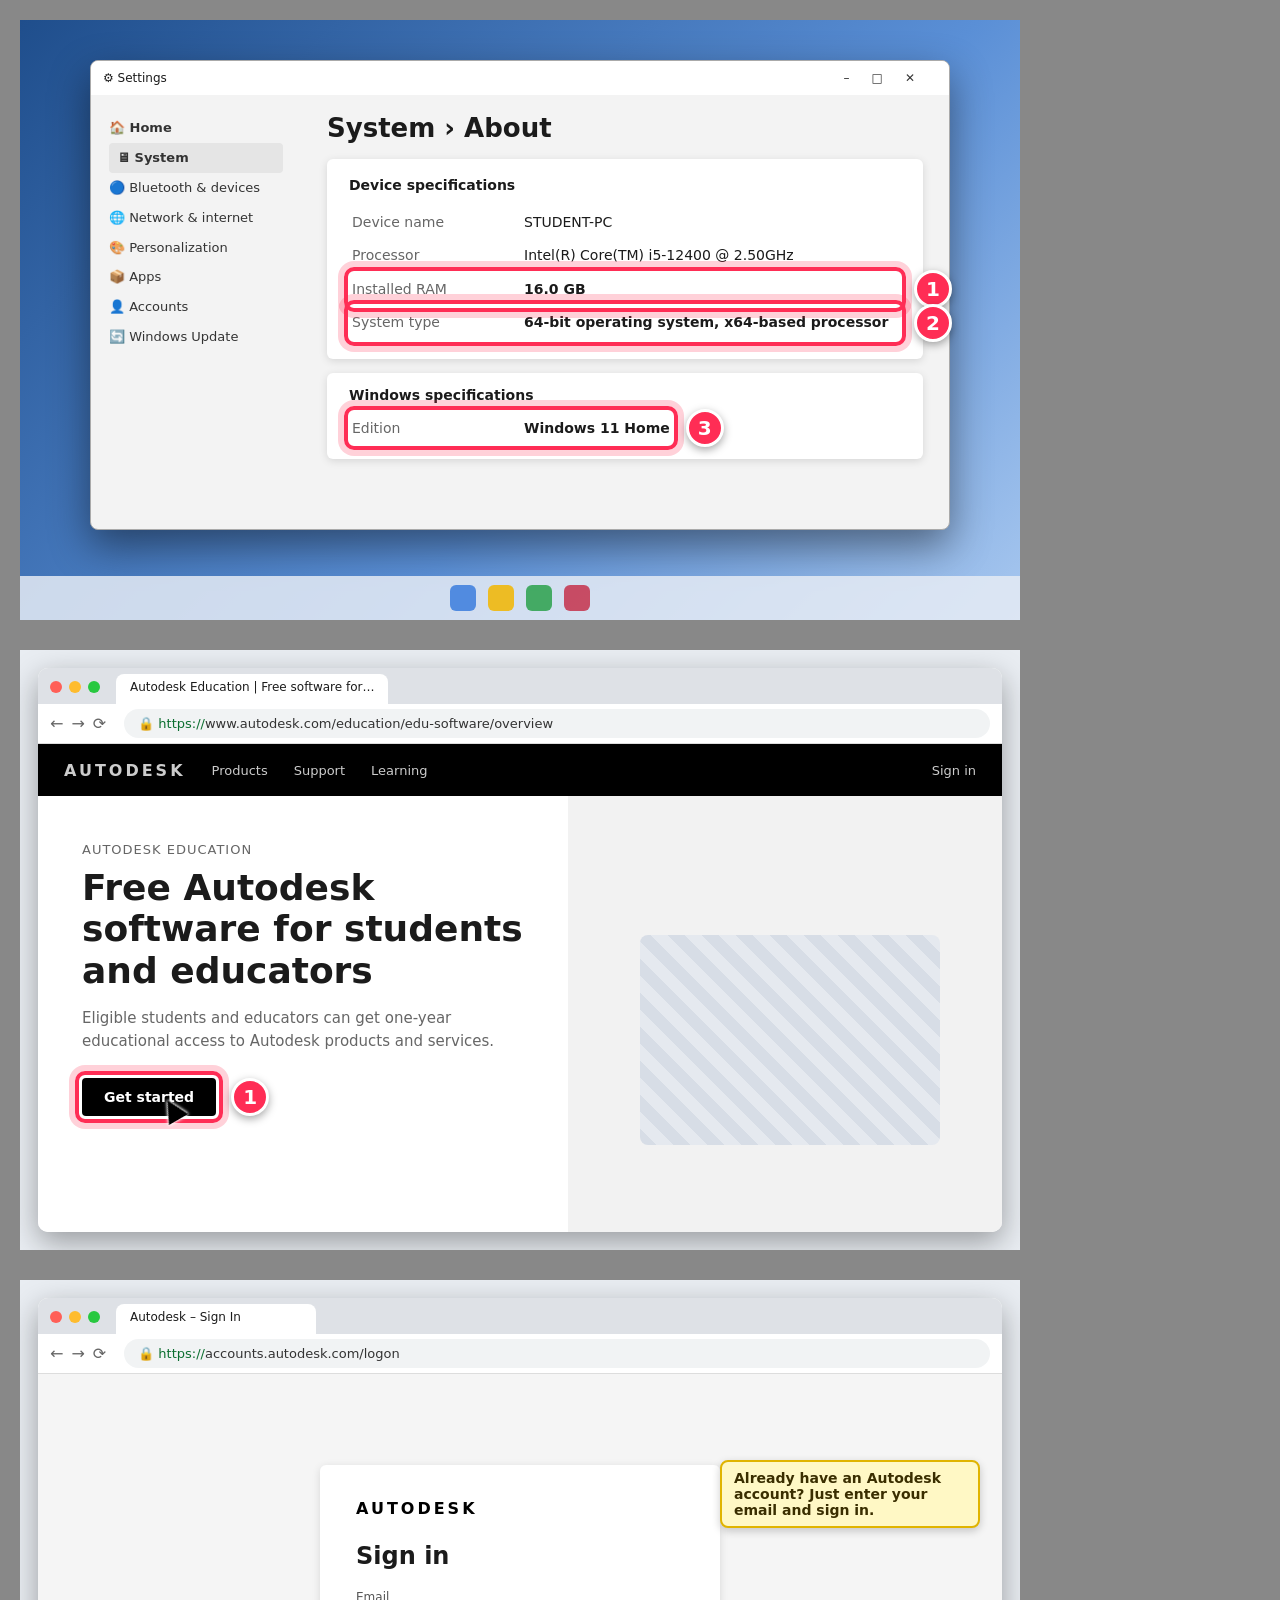
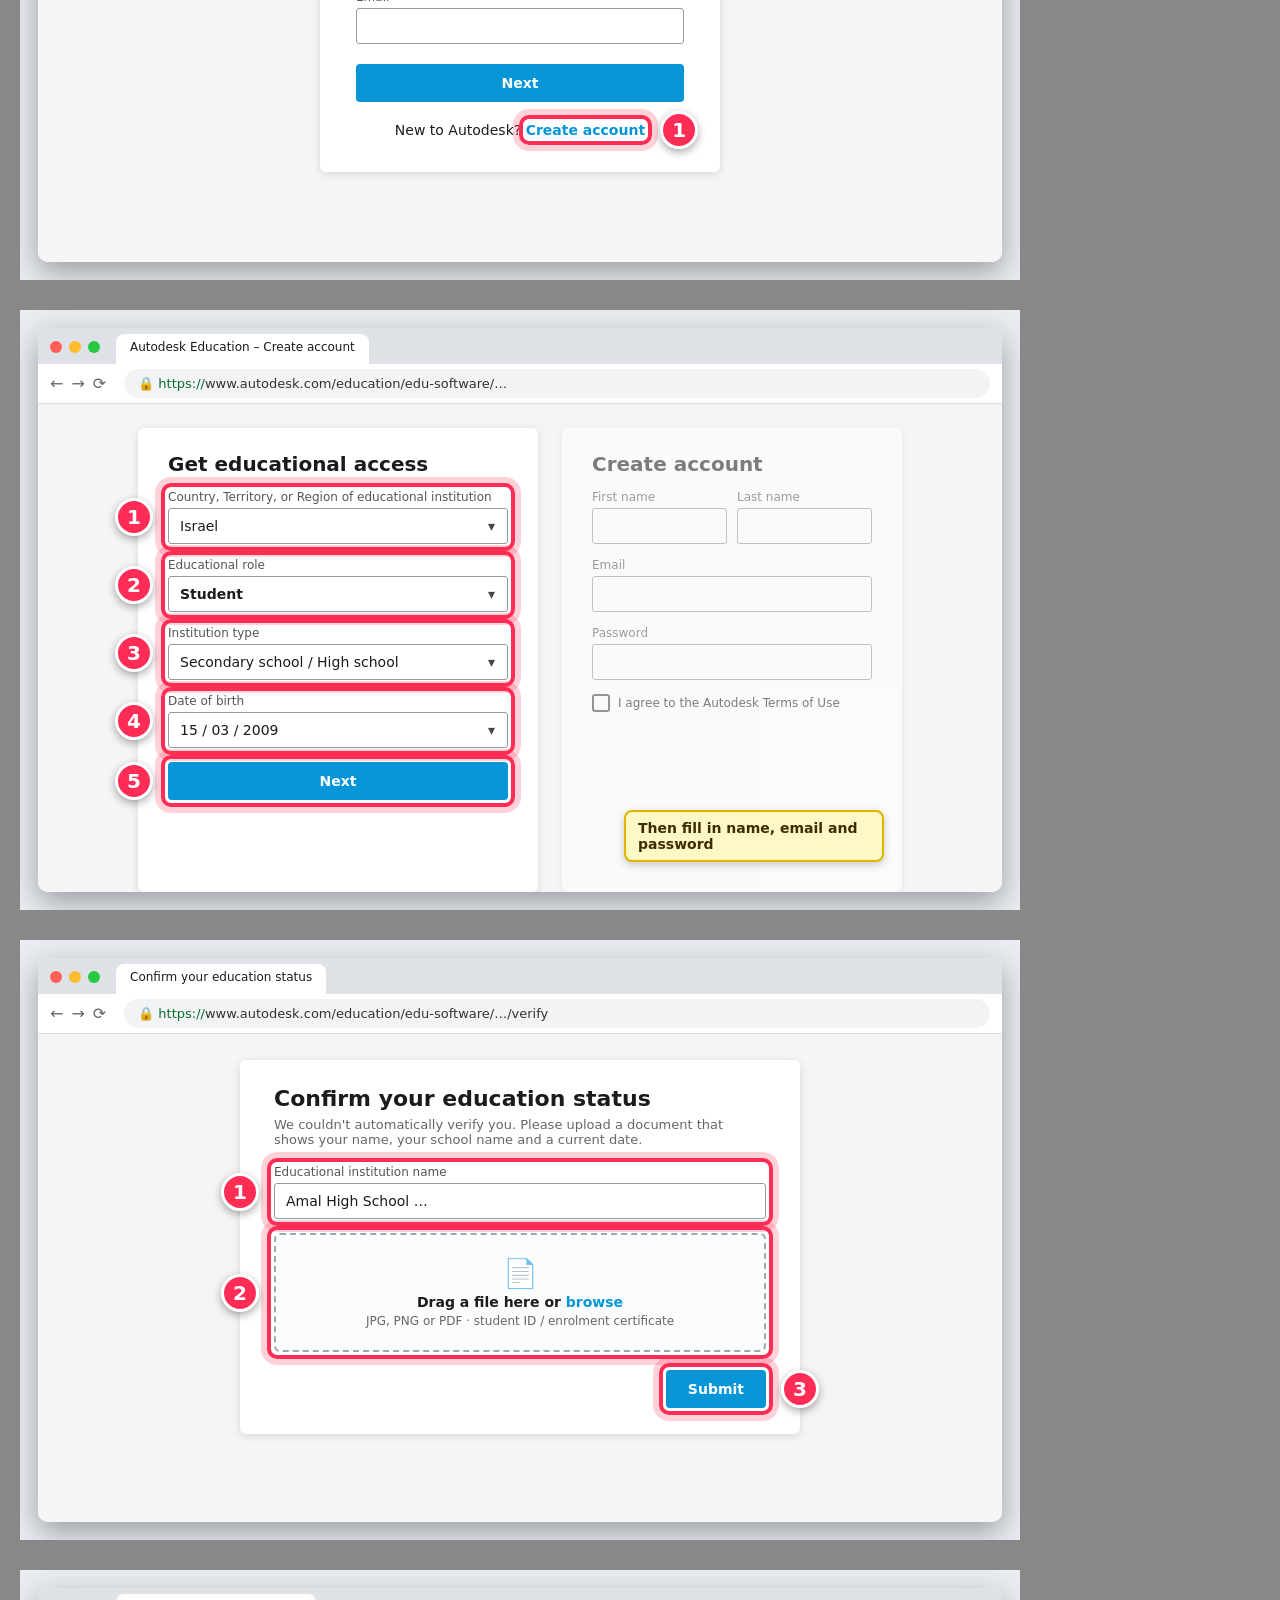
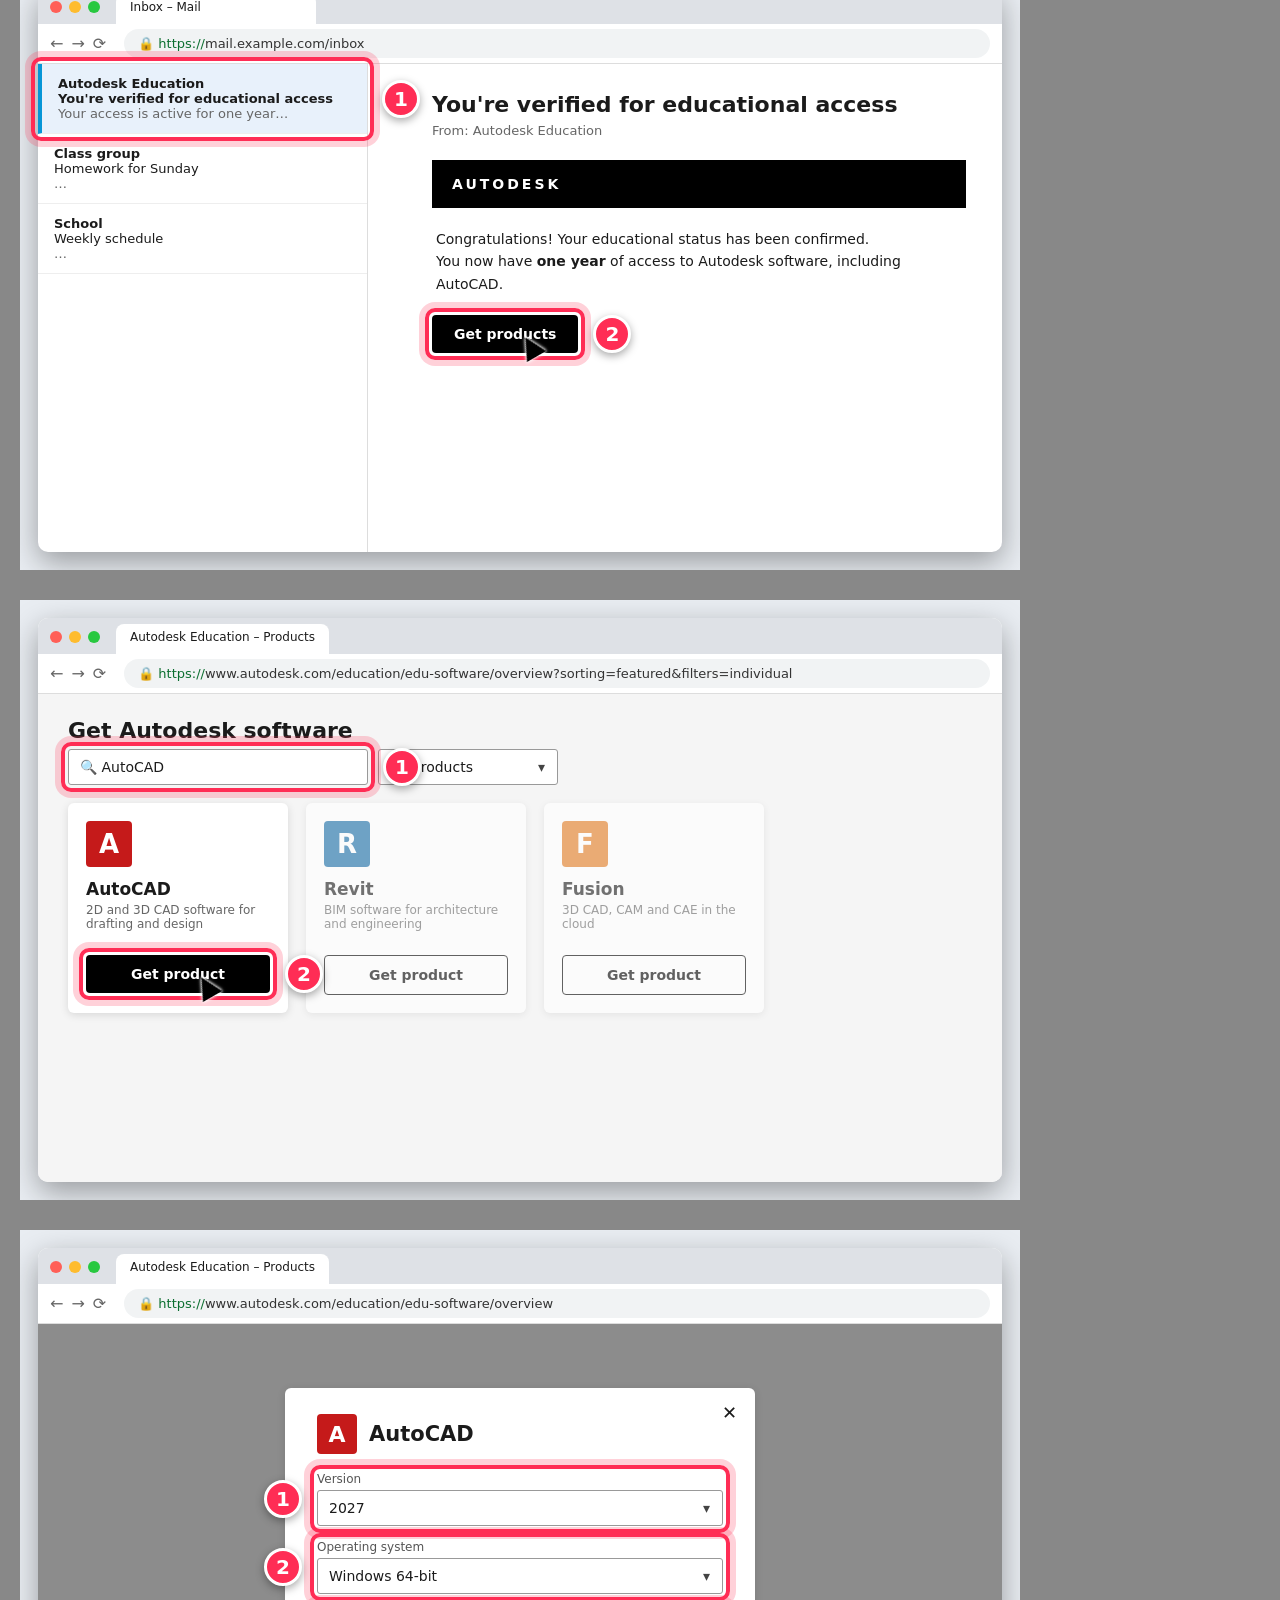
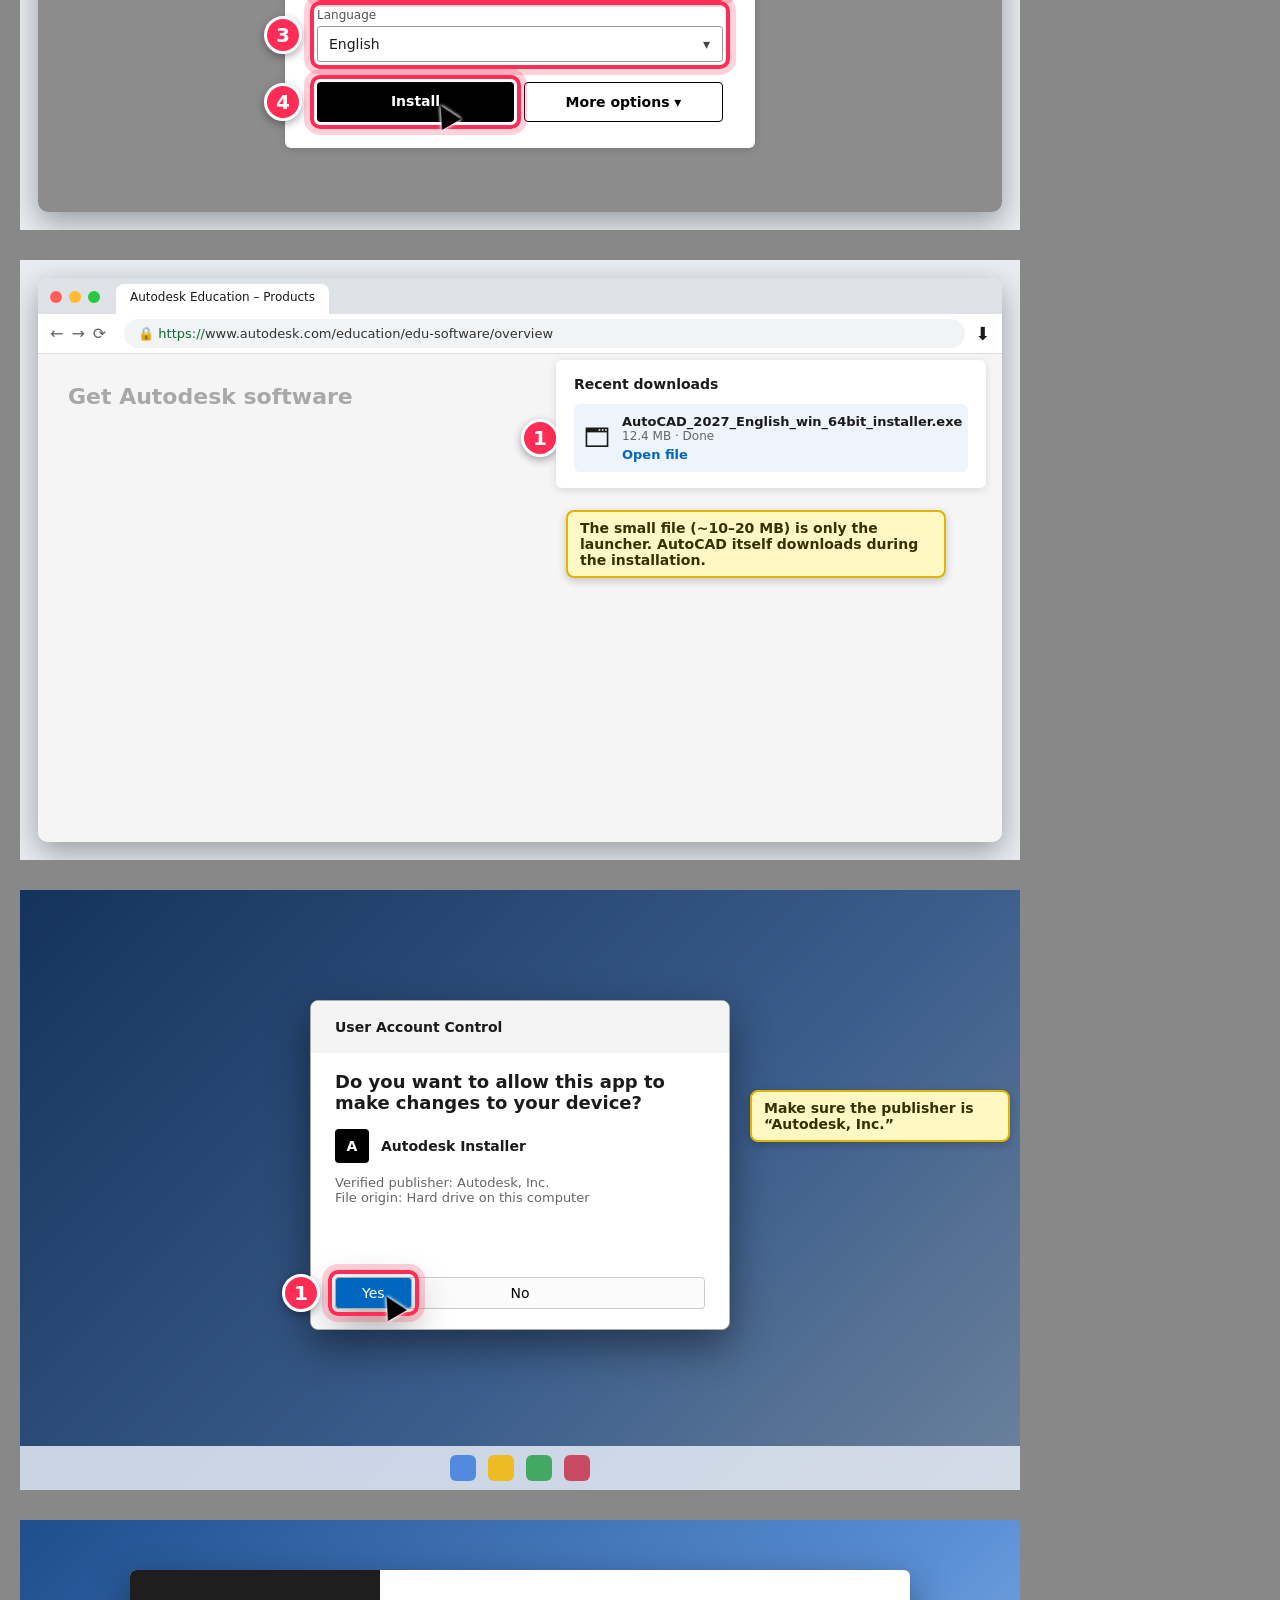
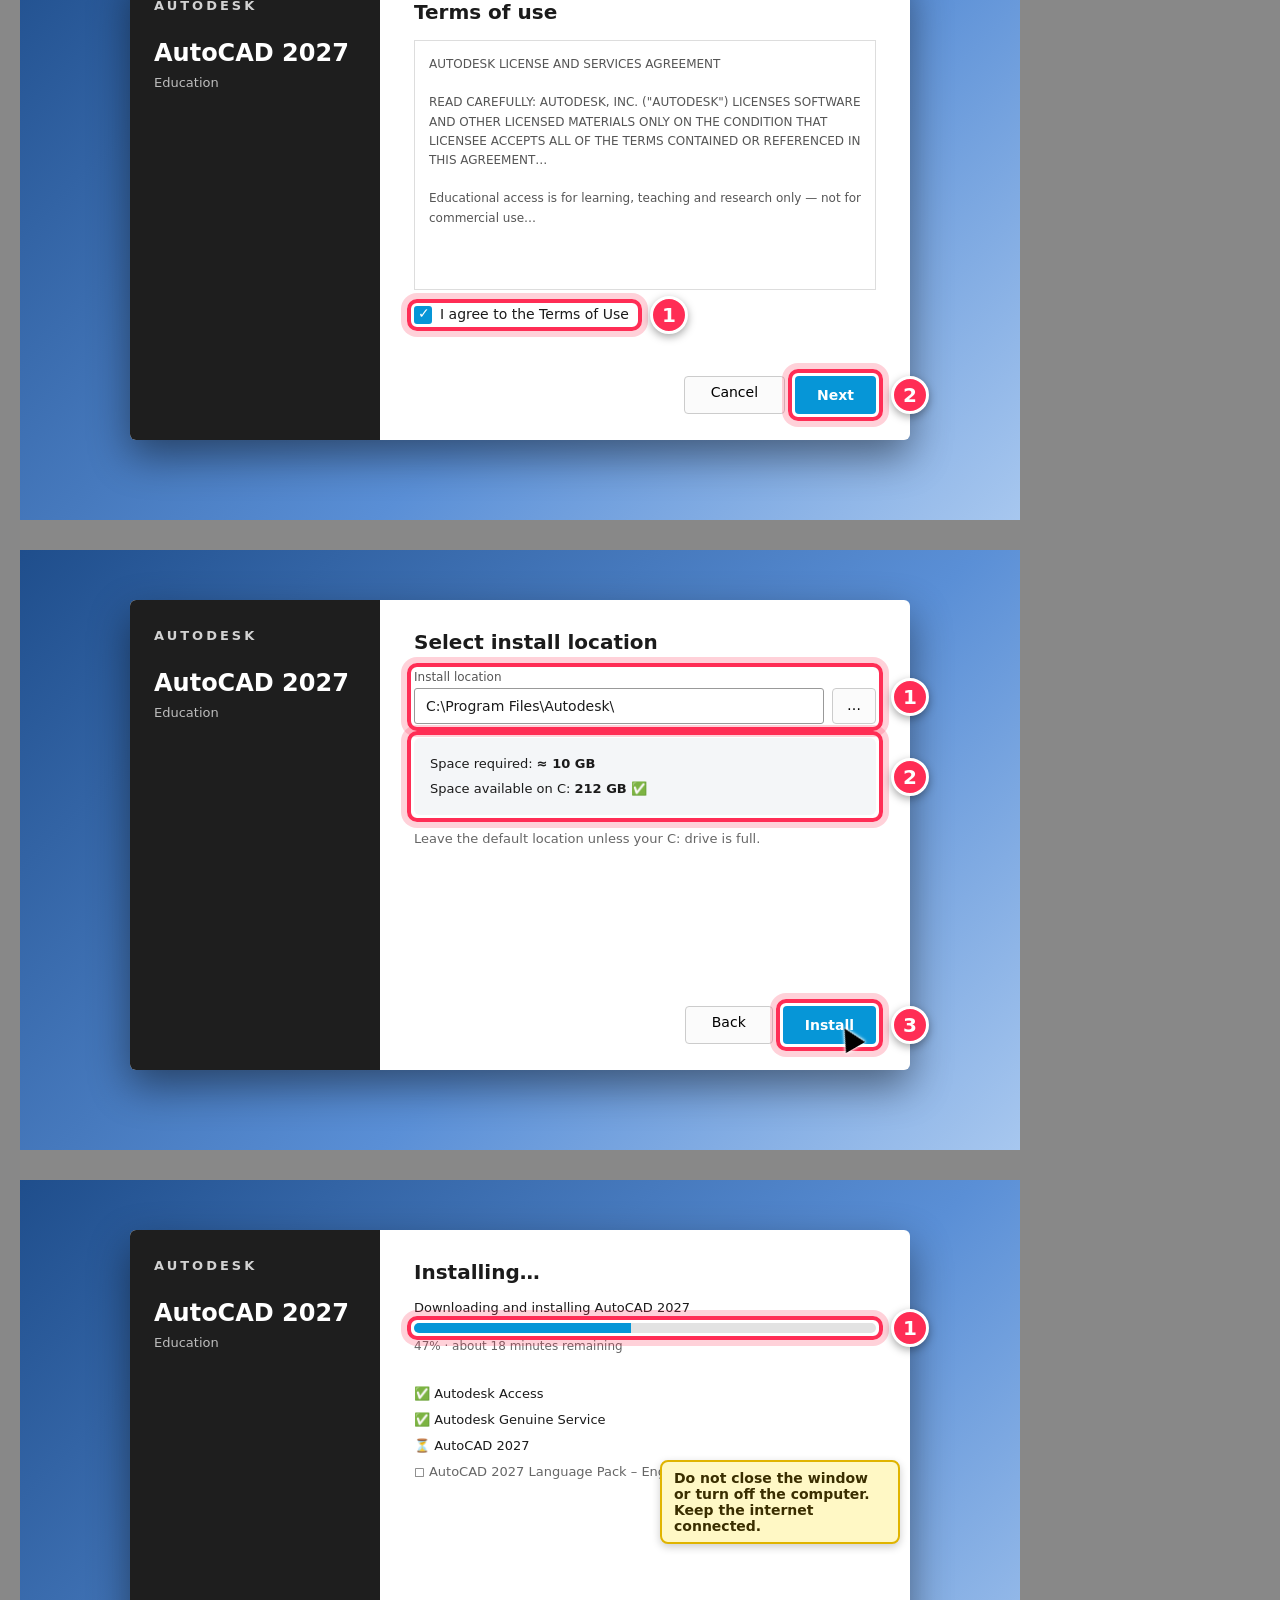
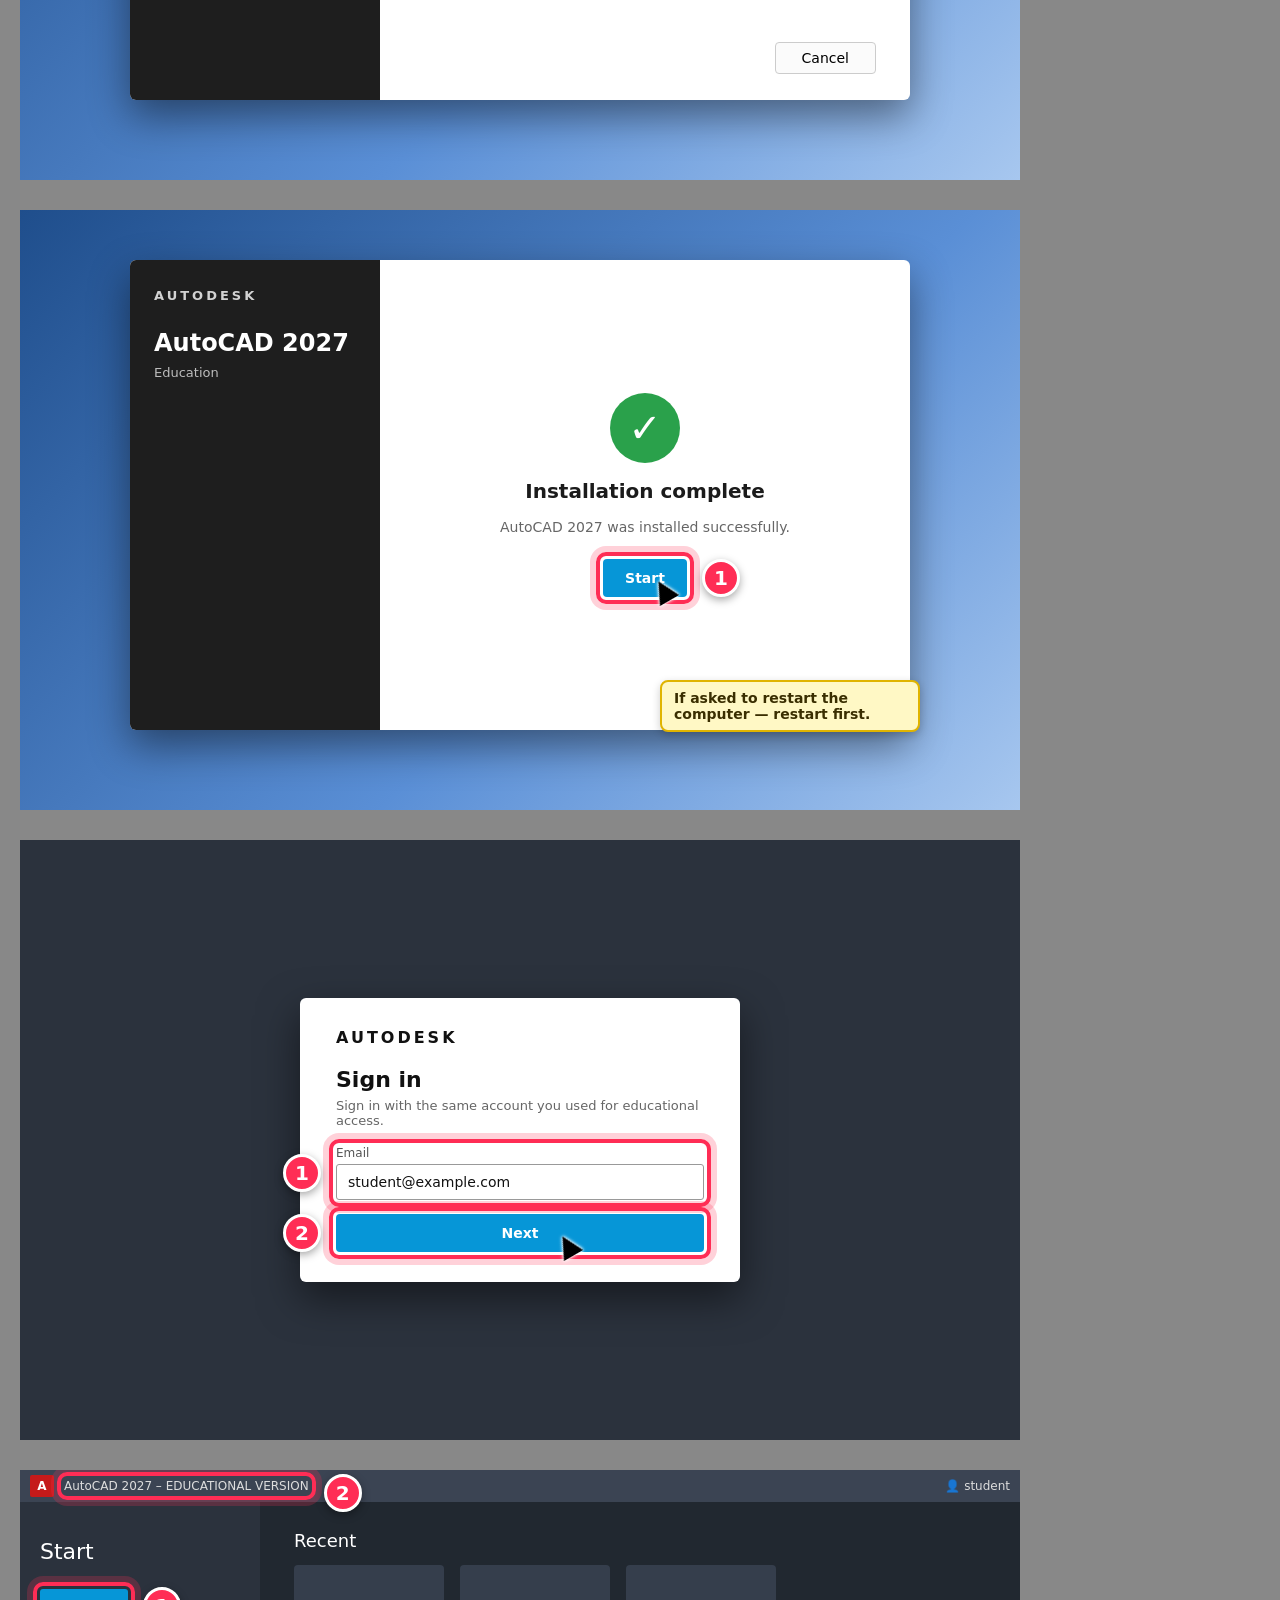
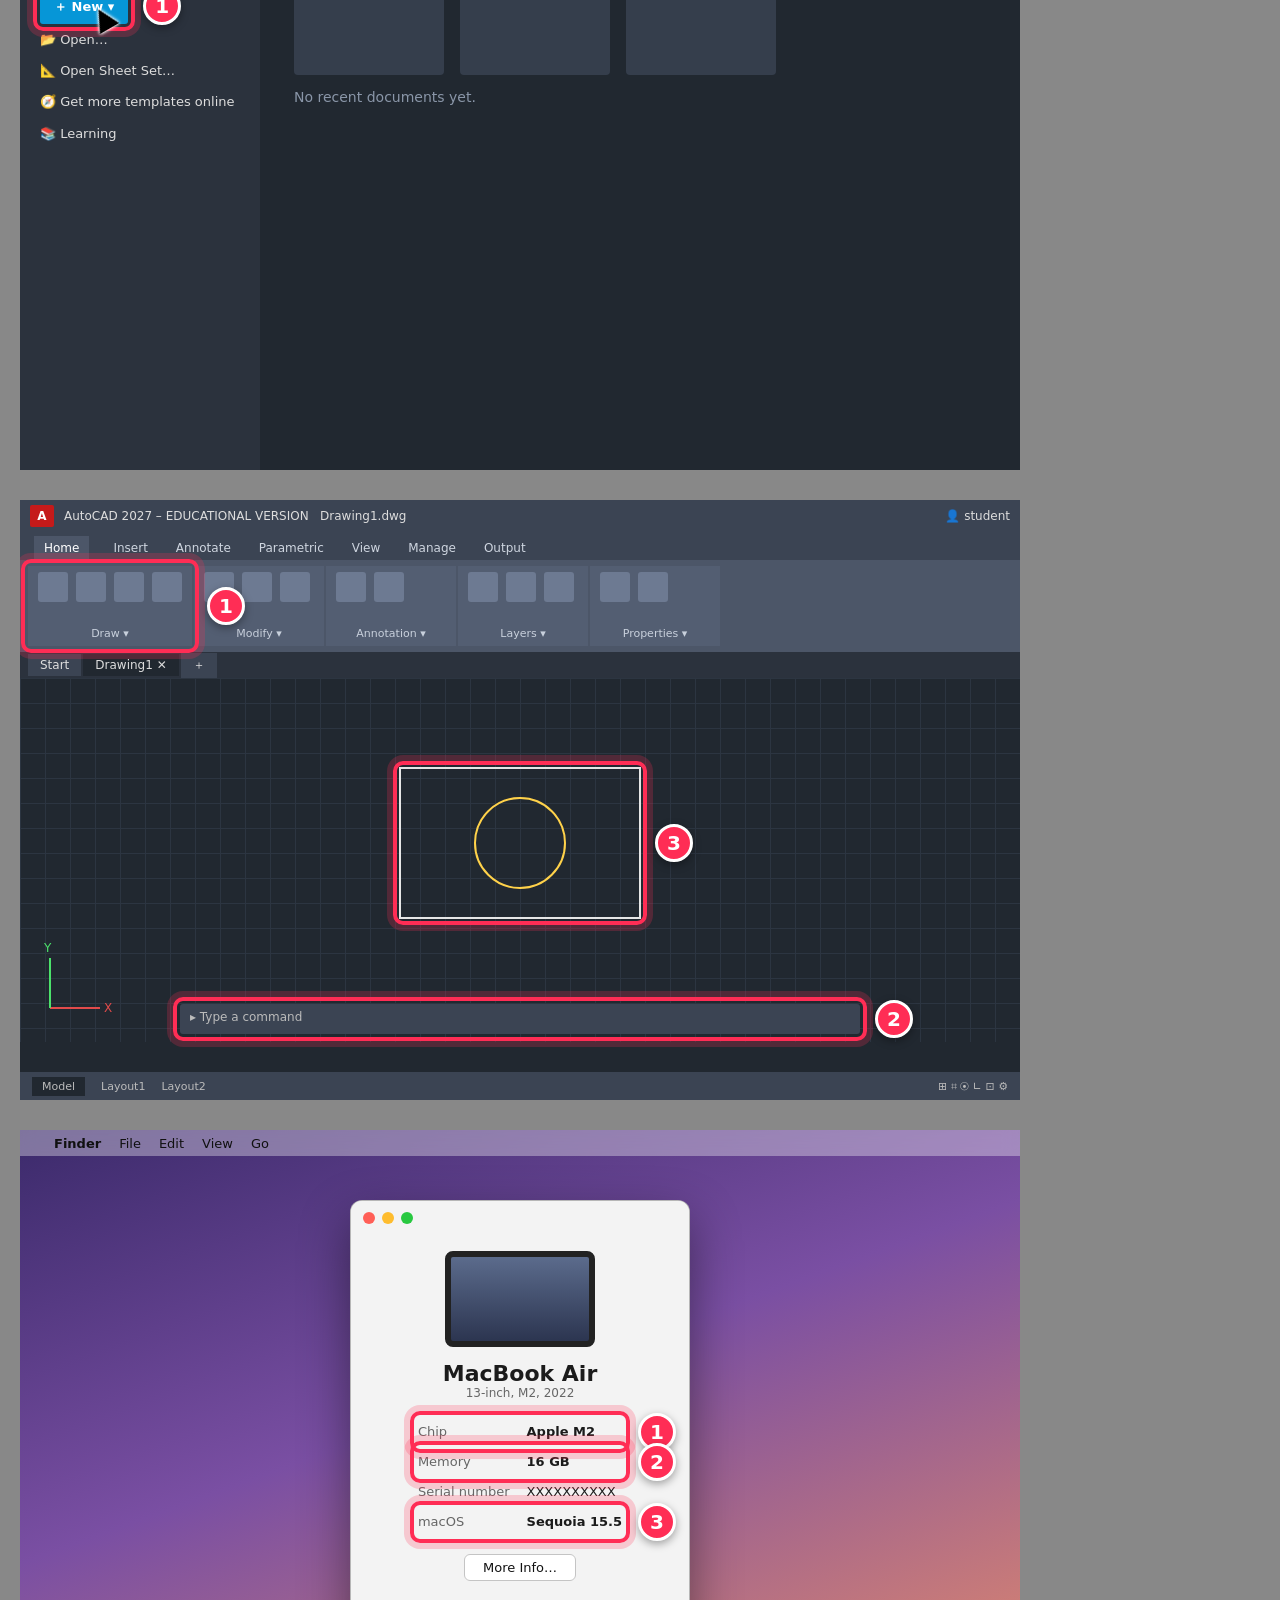
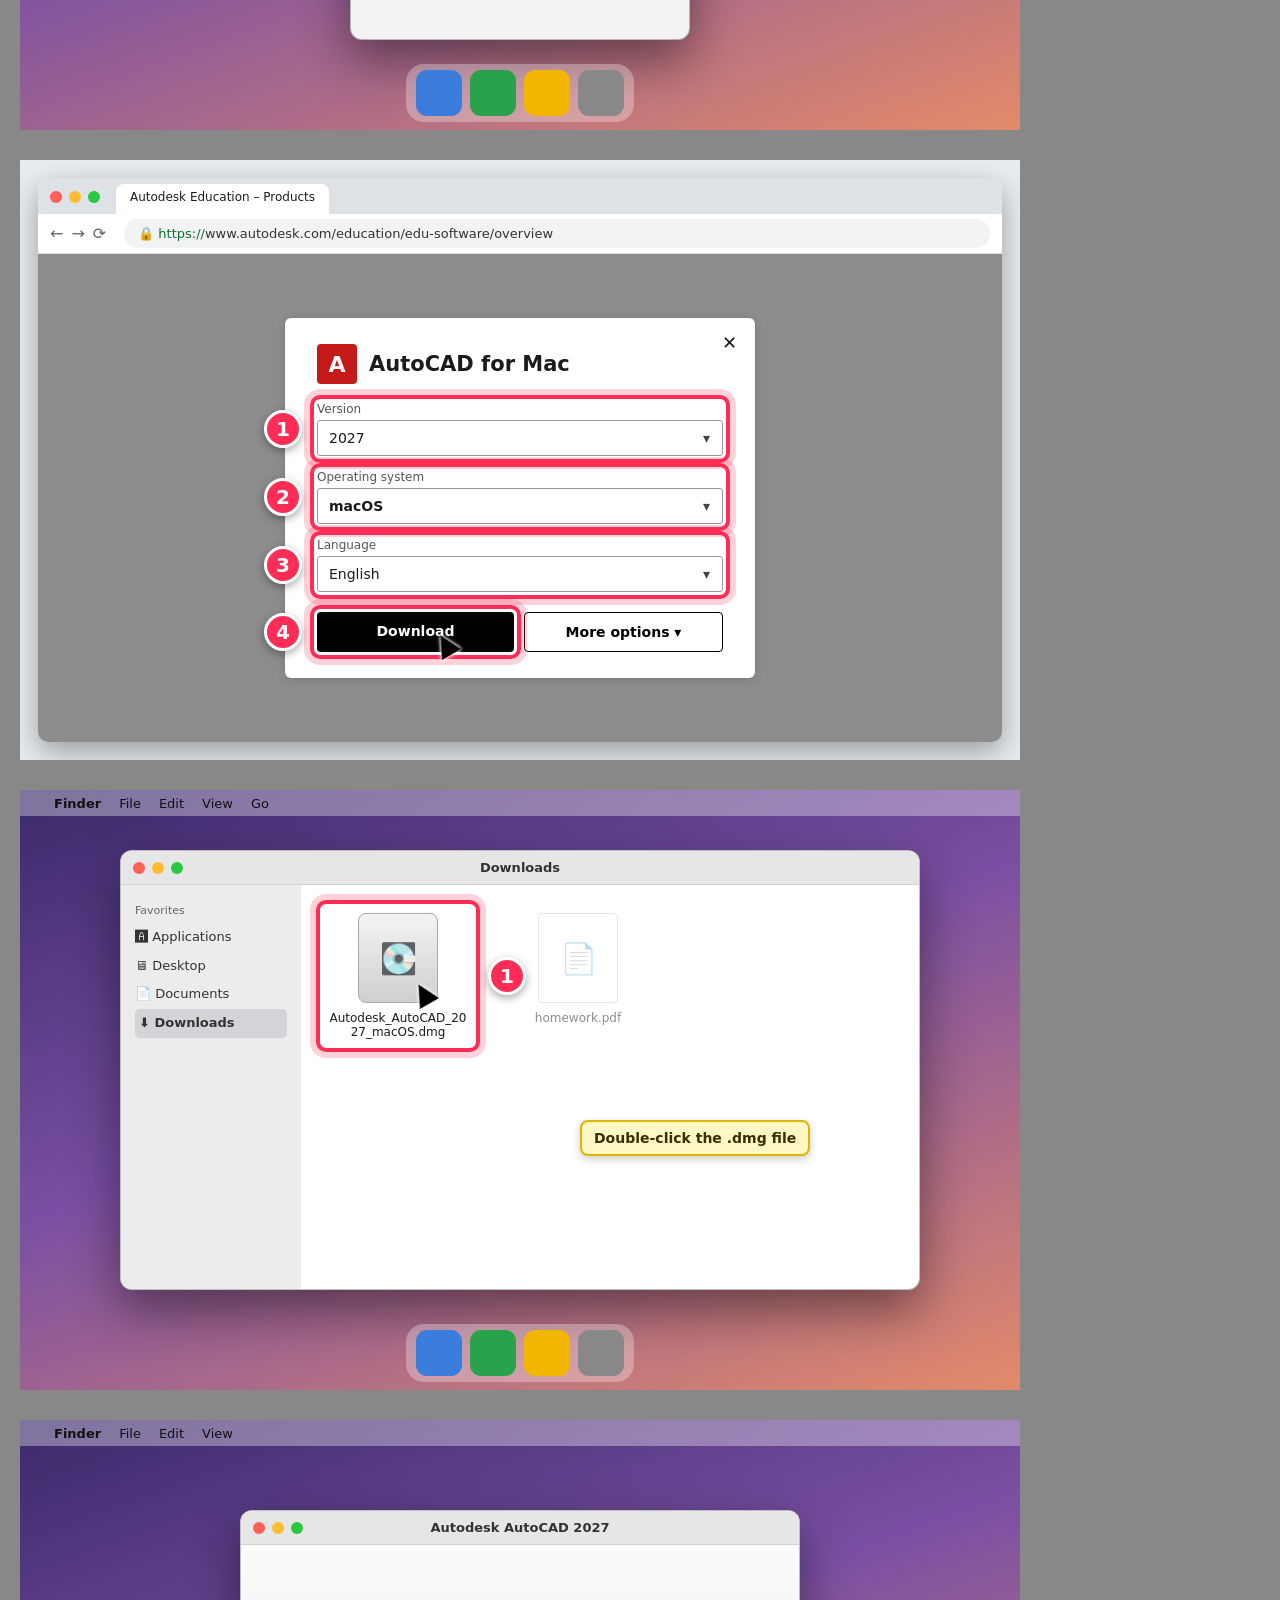
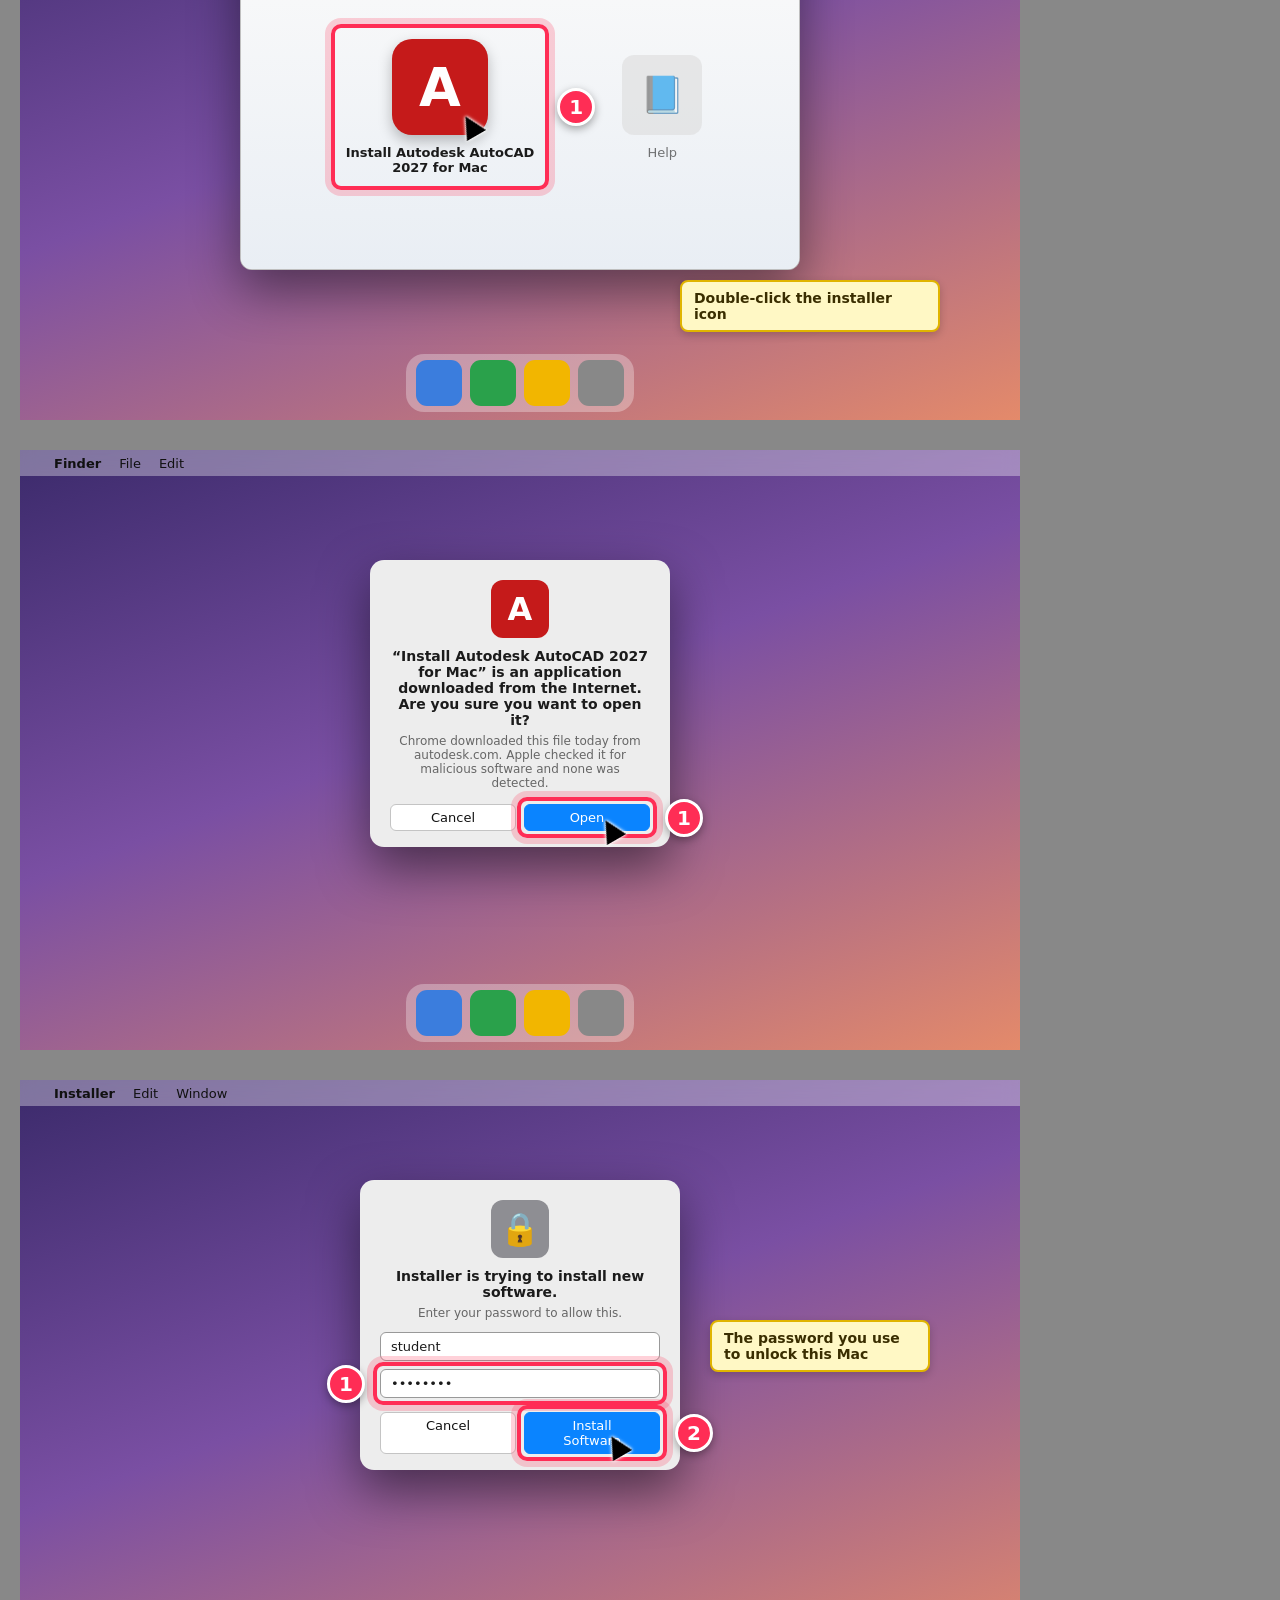
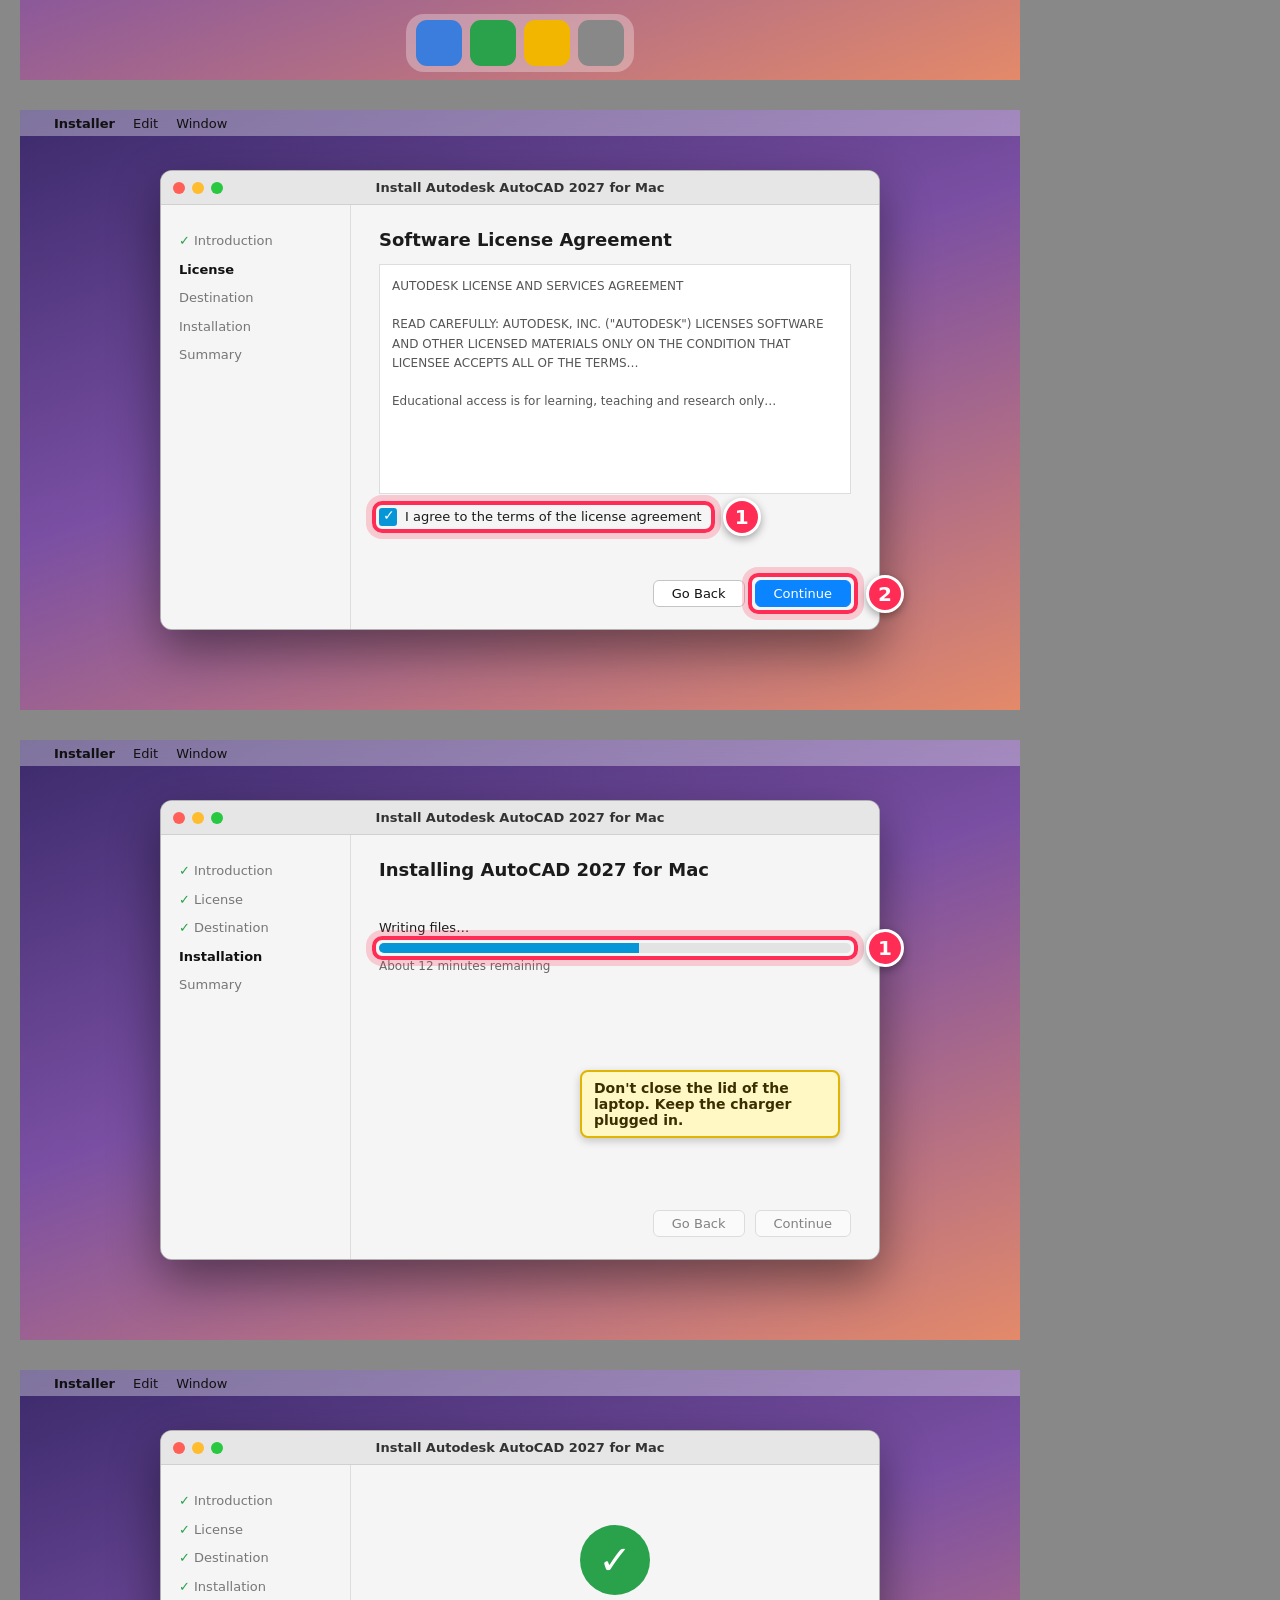
==== mockups/mockups.html @ cd0281fb "Add step-by-step AutoCAD installation guide for students (Windows + Mac) Co-Authored-By: Claude Opus" ====
<!doctype html>
<html lang="en">
<head>
<meta charset="utf-8">
<title>AutoCAD install guide – screen illustrations</title>
<!--
  Source for the illustrations in /images.
  Every .shot element is rendered to images/<id>.png by mockups/render.js.
  To swap one for a real screenshot, just replace the PNG with the same name.
-->
<style>
  * { box-sizing: border-box; }
  body { margin: 0; padding: 20px; background: #888; font-family: "Segoe UI", "DejaVu Sans", Arial, sans-serif; font-size: 14px; color: #1b1b1b; }
  .shot { width: 1000px; height: 600px; position: relative; overflow: hidden; margin-bottom: 30px; background: #e9edf2; }
  .desk { background: linear-gradient(135deg, #1f4e8c, #5a8fd6 60%, #a7c7ef); }

  /* --- browser chrome --- */
  .browser { position: absolute; inset: 18px; background: #fff; border-radius: 10px; box-shadow: 0 10px 30px rgba(0,0,0,.35); overflow: hidden; display: flex; flex-direction: column; }
  .tabs { background: #dee1e6; height: 36px; display: flex; align-items: flex-end; padding: 0 10px; gap: 6px; }
  .tab { background: #fff; height: 30px; padding: 6px 14px; border-radius: 8px 8px 0 0; font-size: 12px; min-width: 200px; }
  .dots { display: flex; gap: 7px; margin: 0 10px 11px 2px; }
  .dots i { width: 12px; height: 12px; border-radius: 50%; background: #ff5f57; display: block; }
  .dots i:nth-child(2) { background: #febc2e; } .dots i:nth-child(3) { background: #28c840; }
  .bar { height: 40px; display: flex; align-items: center; gap: 10px; padding: 0 12px; border-bottom: 1px solid #ddd; }
  .bar .nav { color: #666; font-size: 16px; letter-spacing: 8px; }
  .url { flex: 1; background: #f1f3f4; border-radius: 18px; padding: 7px 14px; font-size: 13px; color: #333; }
  .url b { color: #0b6e2f; font-weight: 400; }
  .page { flex: 1; position: relative; overflow: hidden; }
  .site-top { height: 52px; background: #000; color: #fff; display: flex; align-items: center; padding: 0 26px; gap: 26px; font-size: 13px; }
  .brand { font-weight: 700; letter-spacing: 3px; font-size: 16px; }
  .site-top span { opacity: .8; }

  /* --- generic UI --- */
  .btn { display: inline-block; padding: 11px 22px; border-radius: 4px; font-weight: 600; font-size: 14px; background: #0696d7; color: #fff; }
  .btn.dark { background: #000; color: #fff; }
  .btn.ghost { background: #fff; color: #000; border: 1px solid #000; }
  .btn.win { background: #0067c0; border-radius: 4px; padding: 7px 26px; font-weight: 400; }
  .btn.wingrey { background: #fbfbfb; color: #000; border: 1px solid #ccc; border-radius: 4px; padding: 7px 26px; font-weight: 400; }
  .field { margin-bottom: 14px; }
  .field label { display: block; font-size: 12px; color: #555; margin-bottom: 4px; }
  .input { border: 1px solid #999; border-radius: 3px; padding: 9px 11px; font-size: 14px; background: #fff; }
  .select { border: 1px solid #999; border-radius: 3px; padding: 9px 11px; font-size: 14px; background: #fff; position: relative; }
  .select::after { content: "▾"; position: absolute; right: 12px; color: #444; }
  .muted { color: #666; }
  .card { background: #fff; border-radius: 6px; box-shadow: 0 2px 8px rgba(0,0,0,.12); }

  /* --- annotation layer --- */
  .hl { position: absolute; border: 4px solid #ff2d55; border-radius: 10px; box-shadow: 0 0 0 6px rgba(255,45,85,.22); pointer-events: none; }
  .num { position: absolute; width: 38px; height: 38px; border-radius: 50%; background: #ff2d55; color: #fff; font-weight: 800; font-size: 20px; display: flex; align-items: center; justify-content: center; box-shadow: 0 3px 8px rgba(0,0,0,.35); border: 3px solid #fff; }
  .note { position: absolute; background: #fff8c5; border: 2px solid #e0b400; color: #3a2e00; border-radius: 8px; padding: 8px 12px; font-size: 14px; font-weight: 600; box-shadow: 0 3px 8px rgba(0,0,0,.2); max-width: 260px; }
  .cursor { position: absolute; width: 0; height: 0; border-left: 11px solid transparent; border-right: 11px solid transparent; border-bottom: 22px solid #000; transform: rotate(-30deg); filter: drop-shadow(0 0 1.5px #fff) drop-shadow(0 0 1.5px #fff); }

  /* --- windows dialogs --- */
  .win { position: absolute; background: #f3f3f3; border-radius: 8px; box-shadow: 0 16px 40px rgba(0,0,0,.45); overflow: hidden; border: 1px solid #aaa; }
  .win .title { height: 34px; background: #fff; display: flex; align-items: center; padding: 0 12px; font-size: 12px; gap: 8px; }
  .win .title .x { margin-left: auto; letter-spacing: 22px; color: #333; }
  .taskbar { position: absolute; left: 0; right: 0; bottom: 0; height: 44px; background: rgba(230,236,245,.85); display: flex; justify-content: center; align-items: center; gap: 12px; }
  .taskbar i { width: 26px; height: 26px; border-radius: 6px; background: #3b7ddd; display: block; opacity: .85; }
  .taskbar i:nth-child(2) { background: #f2b600; } .taskbar i:nth-child(3) { background: #2aa14b; } .taskbar i:nth-child(4) { background: #c4314b; }

  /* --- autodesk installer --- */
  .inst { position: absolute; left: 110px; top: 50px; width: 780px; height: 470px; background: #fff; border-radius: 6px; box-shadow: 0 16px 40px rgba(0,0,0,.45); overflow: hidden; display: flex; }
  .inst .side { width: 250px; background: #1e1e1e; color: #fff; padding: 28px 24px; }
  .inst .side .logo { font-weight: 700; letter-spacing: 3px; font-size: 13px; opacity: .8; }
  .inst .side h2 { font-size: 24px; font-weight: 600; margin: 26px 0 8px; }
  .inst .main { flex: 1; padding: 30px 34px; position: relative; }
  .inst .main h3 { margin: 0 0 16px; font-size: 20px; font-weight: 600; }
  .inst .foot { position: absolute; left: 34px; right: 34px; bottom: 26px; display: flex; justify-content: flex-end; gap: 10px; }
  .chk { display: inline-block; width: 18px; height: 18px; border: 2px solid #444; border-radius: 3px; vertical-align: middle; margin-right: 8px; position: relative; }
  .chk.on { background: #0696d7; border-color: #0696d7; }
  .chk.on::after { content: "✓"; color: #fff; position: absolute; left: 2px; top: -3px; font-size: 14px; font-weight: 700; }
  .progress { height: 10px; background: #e3e3e3; border-radius: 5px; overflow: hidden; }
  .progress i { display: block; height: 100%; background: #0696d7; }

  /* --- autocad app --- */
  .acad { position: absolute; inset: 0; background: #212830; color: #ddd; }
  .acad .qa { height: 32px; background: #3b4453; display: flex; align-items: center; padding: 0 10px; gap: 10px; font-size: 12px; }
  .acad .A { background: #c51a1a; color: #fff; font-weight: 800; width: 24px; height: 22px; display: flex; align-items: center; justify-content: center; border-radius: 2px; }
  .ribbon-tabs { height: 28px; background: #3b4453; display: flex; gap: 20px; padding: 0 14px; align-items: flex-end; font-size: 12px; color: #cfd6e0; }
  .ribbon-tabs span { padding: 5px 4px; }
  .ribbon-tabs .on { background: #4c5668; color: #fff; padding: 5px 10px; }
  .ribbon { height: 92px; background: #4c5668; display: flex; gap: 2px; padding: 6px 8px; }
  .panel { background: #535e72; padding: 6px 10px; display: flex; flex-direction: column; justify-content: space-between; min-width: 130px; }
  .panel .icons { display: flex; gap: 8px; }
  .panel .icons i { width: 30px; height: 30px; background: #6d7a92; border-radius: 3px; display: block; }
  .panel small { text-align: center; font-size: 11px; color: #c8d0dc; }
  .doc-tabs { height: 26px; background: #2b323d; display: flex; font-size: 12px; align-items: center; gap: 2px; padding-left: 8px; }
  .doc-tabs span { padding: 4px 12px; background: #3b4453; }
  .doc-tabs .on { background: #212830; }
  .canvas { position: absolute; top: 178px; left: 0; right: 0; bottom: 58px; background-color: #212830;
    background-image: linear-gradient(#2c3541 1px, transparent 1px), linear-gradient(90deg, #2c3541 1px, transparent 1px);
    background-size: 25px 25px; }
  .cmd { position: absolute; left: 160px; right: 160px; bottom: 66px; height: 30px; background: #3b4453; border-radius: 3px; padding: 6px 10px; font-size: 12px; color: #bbb; }
  .status { position: absolute; left: 0; right: 0; bottom: 0; height: 28px; background: #3b4453; display: flex; align-items: center; padding: 0 12px; gap: 16px; font-size: 11px; color: #bbb; }
  .status .model { background: #212830; padding: 3px 10px; }

  /* --- mail --- */
  .mail-list div { padding: 12px 16px; border-bottom: 1px solid #eee; font-size: 13px; }

  /* --- macOS --- */
  .mac-desk { background: linear-gradient(160deg, #3b2a6b, #7a4fa3 45%, #e48a6a); }
  .menubar { position: absolute; left: 0; right: 0; top: 0; height: 26px; background: rgba(255,255,255,.35); backdrop-filter: blur(8px); display: flex; align-items: center; gap: 18px; padding: 0 16px; font-size: 13px; color: #111; }
  .menubar b { font-size: 15px; }
  .mwin { position: absolute; background: #ececec; border-radius: 12px; box-shadow: 0 20px 50px rgba(0,0,0,.45); overflow: hidden; border: 1px solid rgba(0,0,0,.25); }
  .mwin .mtitle { height: 34px; display: flex; align-items: center; justify-content: center; position: relative; font-size: 13px; font-weight: 600; color: #333; background: #e6e6e6; border-bottom: 1px solid #d0d0d0; }
  .mwin .mtitle .dots { position: absolute; left: 12px; top: 11px; margin: 0; }
  .mbtn { display: inline-block; padding: 5px 18px; border-radius: 6px; font-size: 13px; background: #fff; border: 1px solid #c4c4c4; color: #111; }
  .mbtn.blue { background: #0a84ff; border-color: #0a84ff; color: #fff; }
  .alert { position: absolute; width: 300px; background: #ededed; border-radius: 14px; box-shadow: 0 20px 50px rgba(0,0,0,.5); padding: 20px 20px 16px; text-align: center; font-size: 13px; }
  .alert .ic { width: 58px; height: 58px; margin: 0 auto 10px; border-radius: 12px; background: #c51a1a; color: #fff; font-weight: 800; font-size: 32px; display: flex; align-items: center; justify-content: center; }
  .alert b.t { display: block; font-size: 14px; margin-bottom: 6px; }
  .alert .row { display: flex; gap: 8px; margin-top: 14px; } .alert .row span { flex: 1; text-align: center; }
  .dock { position: absolute; bottom: 8px; left: 50%; transform: translateX(-50%); height: 58px; padding: 6px 10px; background: rgba(255,255,255,.3); border-radius: 18px; display: flex; gap: 8px; }
  .dock i { width: 46px; height: 46px; border-radius: 11px; display: block; background: #3b7ddd; }
  .dock i:nth-child(2){background:#2aa14b}.dock i:nth-child(3){background:#f2b600}.dock i:nth-child(4){background:#888}
  .minst { position: absolute; left: 140px; top: 60px; width: 720px; height: 460px; }
  .minst .body { display: flex; height: calc(100% - 34px); background: #f5f5f5; }
  .minst .steps { width: 190px; padding: 22px 18px; font-size: 13px; line-height: 2.2; color: #777; border-right: 1px solid #ddd; }
  .minst .steps .on { color: #111; font-weight: 700; }
  .minst .steps .ok::before { content: "✓ "; color: #2aa14b; }
  .minst .content { flex: 1; padding: 24px 28px; position: relative; }
  .minst .content h3 { margin: 0 0 14px; font-size: 18px; }
  .minst .mfoot { position: absolute; right: 28px; bottom: 22px; display: flex; gap: 10px; }
</style>
</head>
<body>

<!-- 01 — Windows: check system (Settings > System > About) -->
<div class="shot desk" id="01-system-about">
  <div class="win" style="left:70px;top:40px;width:860px;height:470px;background:#f3f3f3">
    <div class="title">⚙ Settings<span class="x">–□✕</span></div>
    <div style="display:flex;height:100%">
      <div style="width:210px;padding:18px;font-size:13px;line-height:2.3;color:#333">
        <div style="font-weight:600">🏠 Home</div>
        <div style="background:#e5e5e5;border-radius:4px;padding-left:8px;font-weight:600">🖥 System</div>
        <div>🔵 Bluetooth &amp; devices</div><div>🌐 Network &amp; internet</div><div>🎨 Personalization</div><div>📦 Apps</div><div>👤 Accounts</div><div>🔄 Windows Update</div>
      </div>
      <div style="flex:1;padding:18px 26px">
        <div style="font-size:26px;font-weight:600;margin-bottom:16px">System › About</div>
        <div class="card" style="padding:18px 22px">
          <div style="font-weight:600;margin-bottom:12px">Device specifications</div>
          <table style="font-size:14px;line-height:2.1;width:100%">
            <tr><td class="muted" style="width:170px">Device name</td><td>STUDENT-PC</td></tr>
            <tr><td class="muted">Processor</td><td>Intel(R) Core(TM) i5-12400 @ 2.50GHz</td></tr>
            <tr data-hl="1"><td class="muted">Installed RAM</td><td><b>16.0 GB</b></td></tr>
            <tr data-hl="2"><td class="muted">System type</td><td><b>64-bit operating system, x64-based processor</b></td></tr>
          </table>
        </div>
        <div class="card" style="padding:14px 22px;margin-top:14px">
          <div style="font-weight:600;margin-bottom:8px">Windows specifications</div>
          <table style="font-size:14px;line-height:2"><tr data-hl="3"><td class="muted" style="width:170px">Edition</td><td><b>Windows 11 Home</b></td></tr></table>
        </div>
      </div>
    </div>
  </div>
  <div class="taskbar"><i></i><i></i><i></i><i></i></div>
</div>

<!-- 02 — Autodesk education page -->
<div class="shot" id="02-education-page">
  <div class="browser">
    <div class="tabs"><div class="dots"><i></i><i></i><i></i></div><div class="tab">Autodesk Education | Free software for…</div></div>
    <div class="bar"><span class="nav">←→⟳</span><div class="url">🔒 <b>https://</b>www.autodesk.com/education/edu-software/overview</div></div>
    <div class="page">
      <div class="site-top"><span class="brand">AUTODESK</span><span>Products</span><span>Support</span><span>Learning</span><span style="margin-left:auto">Sign in</span></div>
      <div style="display:flex;height:100%;background:linear-gradient(90deg,#fff 55%,#f2f2f2 55%)">
        <div style="padding:46px 44px;width:56%">
          <div class="muted" style="font-size:13px;letter-spacing:1px;margin-bottom:10px">AUTODESK EDUCATION</div>
          <div style="font-size:36px;font-weight:700;line-height:1.15;margin-bottom:16px">Free Autodesk software for students and educators</div>
          <div class="muted" style="font-size:15px;line-height:1.5;margin-bottom:26px">Eligible students and educators can get one-year educational access to Autodesk products and services.</div>
          <span class="btn dark" data-hl="1" data-cursor>Get started</span>
        </div>
        <div style="flex:1;display:flex;align-items:center;justify-content:center">
          <div style="width:300px;height:210px;border-radius:8px;background:repeating-linear-gradient(45deg,#d7dde6,#d7dde6 12px,#e5e9ef 12px,#e5e9ef 24px)"></div>
        </div>
      </div>
    </div>
  </div>
</div>

<!-- 03 — Sign in / Create account -->
<div class="shot" id="03-sign-in">
  <div class="browser">
    <div class="tabs"><div class="dots"><i></i><i></i><i></i></div><div class="tab">Autodesk – Sign In</div></div>
    <div class="bar"><span class="nav">←→⟳</span><div class="url">🔒 <b>https://</b>accounts.autodesk.com/logon</div></div>
    <div class="page" style="background:#f5f5f5;display:flex;align-items:center;justify-content:center">
      <div class="card" style="width:400px;padding:34px 36px">
        <div class="brand" style="color:#000;margin-bottom:24px">AUTODESK</div>
        <div style="font-size:24px;font-weight:600;margin-bottom:20px">Sign in</div>
        <div class="field"><label>Email</label><div class="input">&nbsp;</div></div>
        <div class="btn" style="width:100%;text-align:center;margin:6px 0 20px">Next</div>
        <div style="text-align:center;font-size:14px">New to Autodesk? <a data-hl="1" style="color:#0696d7;font-weight:600">Create account</a></div>
      </div>
    </div>
  </div>
  <div class="note" style="left:700px;top:180px">Already have an Autodesk account? Just enter your email and sign in.</div>
</div>

<!-- 04 — Create account form (education) -->
<div class="shot" id="04-create-account">
  <div class="browser">
    <div class="tabs"><div class="dots"><i></i><i></i><i></i></div><div class="tab">Autodesk Education – Create account</div></div>
    <div class="bar"><span class="nav">←→⟳</span><div class="url">🔒 <b>https://</b>www.autodesk.com/education/edu-software/…</div></div>
    <div class="page" style="background:#f5f5f5;display:flex;justify-content:center;gap:24px;padding-top:24px">
      <div class="card" style="width:400px;padding:24px 30px">
        <div style="font-size:20px;font-weight:600;margin-bottom:14px">Get educational access</div>
        <div class="field" data-hl="1" data-side="left"><label>Country, Territory, or Region of educational institution</label><div class="select">Israel</div></div>
        <div class="field" data-hl="2" data-side="left"><label>Educational role</label><div class="select"><b>Student</b></div></div>
        <div class="field" data-hl="3" data-side="left"><label>Institution type</label><div class="select">Secondary school / High school</div></div>
        <div class="field" data-hl="4" data-side="left"><label>Date of birth</label><div class="select">15 / 03 / 2009</div></div>
        <div data-hl="5" data-side="left" class="btn" style="width:100%;text-align:center">Next</div>
      </div>
      <div class="card" style="width:340px;padding:24px 30px;opacity:.55">
        <div style="font-size:20px;font-weight:600;margin-bottom:14px">Create account</div>
        <div style="display:flex;gap:10px"><div class="field" style="flex:1"><label>First name</label><div class="input">&nbsp;</div></div><div class="field" style="flex:1"><label>Last name</label><div class="input">&nbsp;</div></div></div>
        <div class="field"><label>Email</label><div class="input">&nbsp;</div></div>
        <div class="field"><label>Password</label><div class="input">&nbsp;</div></div>
        <div style="font-size:12px"><span class="chk"></span>I agree to the Autodesk Terms of Use</div>
      </div>
    </div>
  </div>
  <div class="note" style="left:604px;top:500px">Then fill in name, email and password</div>
</div>

<!-- 05 — Verify education status (SheerID-style) -->
<div class="shot" id="05-verify">
  <div class="browser">
    <div class="tabs"><div class="dots"><i></i><i></i><i></i></div><div class="tab">Confirm your education status</div></div>
    <div class="bar"><span class="nav">←→⟳</span><div class="url">🔒 <b>https://</b>www.autodesk.com/education/edu-software/…/verify</div></div>
    <div class="page" style="background:#f5f5f5;display:flex;align-items:flex-start;justify-content:center;padding-top:26px">
      <div class="card" style="width:560px;padding:26px 34px">
        <div style="font-size:22px;font-weight:600;margin-bottom:6px">Confirm your education status</div>
        <div class="muted" style="margin-bottom:18px;font-size:13px">We couldn't automatically verify you. Please upload a document that shows your name, your school name and a current date.</div>
        <div class="field" data-hl="1" data-side="left"><label>Educational institution name</label><div class="input">Amal High School …</div></div>
        <div data-hl="2" data-side="left" style="border:2px dashed #9aa;border-radius:6px;padding:22px;text-align:center;margin:8px 0 18px;background:#fafcfd">
          <div style="font-size:28px">📄</div>
          <div style="font-weight:600;margin:4px 0">Drag a file here or <span style="color:#0696d7">browse</span></div>
          <div class="muted" style="font-size:12px">JPG, PNG or PDF · student ID / enrolment certificate</div>
        </div>
        <div style="text-align:right"><span class="btn" data-hl="3">Submit</span></div>
      </div>
    </div>
  </div>
</div>

<!-- 06 — Verification email -->
<div class="shot" id="06-approved-mail">
  <div class="browser">
    <div class="tabs"><div class="dots"><i></i><i></i><i></i></div><div class="tab">Inbox – Mail</div></div>
    <div class="bar"><span class="nav">←→⟳</span><div class="url">🔒 <b>https://</b>mail.example.com/inbox</div></div>
    <div class="page" style="display:flex">
      <div class="mail-list" style="width:330px;border-right:1px solid #ddd">
        <div data-hl="1" style="background:#e8f1fb;border-left:4px solid #0696d7"><b>Autodesk Education</b><br><b>You're verified for educational access</b><br><span class="muted">Your access is active for one year…</span></div>
        <div><b>Class group</b><br>Homework for Sunday<br><span class="muted">…</span></div>
        <div><b>School</b><br>Weekly schedule<br><span class="muted">…</span></div>
      </div>
      <div style="flex:1;padding:28px 36px 28px 64px">
        <div style="font-size:22px;font-weight:600;margin-bottom:6px">You're verified for educational access</div>
        <div class="muted" style="margin-bottom:22px;font-size:13px">From: Autodesk Education</div>
        <div style="background:#000;color:#fff;padding:16px 20px;font-weight:700;letter-spacing:3px">AUTODESK</div>
        <div style="padding:20px 4px;line-height:1.6">Congratulations! Your educational status has been confirmed.<br>You now have <b>one year</b> of access to Autodesk software, including AutoCAD.</div>
        <span class="btn dark" data-hl="2" data-cursor>Get products</span>
      </div>
    </div>
  </div>
</div>

<!-- 07 — Products list, AutoCAD card -->
<div class="shot" id="07-products">
  <div class="browser">
    <div class="tabs"><div class="dots"><i></i><i></i><i></i></div><div class="tab">Autodesk Education – Products</div></div>
    <div class="bar"><span class="nav">←→⟳</span><div class="url">🔒 <b>https://</b>www.autodesk.com/education/edu-software/overview?sorting=featured&amp;filters=individual</div></div>
    <div class="page" style="background:#f5f5f5;padding:24px 30px">
      <div style="font-size:22px;font-weight:600;margin-bottom:6px">Get Autodesk software</div>
      <div style="display:flex;gap:10px;margin-bottom:18px"><div class="input" data-hl="1" style="width:300px">🔍 AutoCAD</div><div class="select" style="width:180px">All products</div></div>
      <div style="display:flex;gap:18px">
        <div class="card" style="width:220px;padding:18px">
          <div style="width:46px;height:46px;background:#c51a1a;color:#fff;font-weight:800;font-size:26px;display:flex;align-items:center;justify-content:center;border-radius:4px">A</div>
          <div style="font-weight:700;font-size:17px;margin:12px 0 4px">AutoCAD</div>
          <div class="muted" style="font-size:12px;height:52px">2D and 3D CAD software for drafting and design</div>
          <span class="btn dark" data-hl="2" data-cursor style="width:100%;text-align:center">Get product</span>
        </div>
        <div class="card" style="width:220px;padding:18px;opacity:.6">
          <div style="width:46px;height:46px;background:#156ba6;color:#fff;font-weight:800;font-size:26px;display:flex;align-items:center;justify-content:center;border-radius:4px">R</div>
          <div style="font-weight:700;font-size:17px;margin:12px 0 4px">Revit</div>
          <div class="muted" style="font-size:12px;height:52px">BIM software for architecture and engineering</div>
          <span class="btn ghost" style="width:100%;text-align:center">Get product</span>
        </div>
        <div class="card" style="width:220px;padding:18px;opacity:.6">
          <div style="width:46px;height:46px;background:#e37a1f;color:#fff;font-weight:800;font-size:26px;display:flex;align-items:center;justify-content:center;border-radius:4px">F</div>
          <div style="font-weight:700;font-size:17px;margin:12px 0 4px">Fusion</div>
          <div class="muted" style="font-size:12px;height:52px">3D CAD, CAM and CAE in the cloud</div>
          <span class="btn ghost" style="width:100%;text-align:center">Get product</span>
        </div>
      </div>
    </div>
  </div>
</div>

<!-- 08 — Download options -->
<div class="shot" id="08-download-options">
  <div class="browser">
    <div class="tabs"><div class="dots"><i></i><i></i><i></i></div><div class="tab">Autodesk Education – Products</div></div>
    <div class="bar"><span class="nav">←→⟳</span><div class="url">🔒 <b>https://</b>www.autodesk.com/education/edu-software/overview</div></div>
    <div class="page" style="background:rgba(0,0,0,.45);display:flex;align-items:center;justify-content:center">
      <div class="card" style="width:470px;padding:26px 32px;position:relative">
        <div style="position:absolute;right:18px;top:14px;font-size:18px">✕</div>
        <div style="display:flex;align-items:center;gap:12px;margin-bottom:18px">
          <div style="width:40px;height:40px;background:#c51a1a;color:#fff;font-weight:800;font-size:22px;display:flex;align-items:center;justify-content:center;border-radius:4px">A</div>
          <div style="font-size:21px;font-weight:600">AutoCAD</div>
        </div>
        <div class="field" data-hl="1" data-side="left"><label>Version</label><div class="select">2027</div></div>
        <div class="field" data-hl="2" data-side="left"><label>Operating system</label><div class="select">Windows 64-bit</div></div>
        <div class="field" data-hl="3" data-side="left"><label>Language</label><div class="select">English</div></div>
        <div style="display:flex;gap:10px;margin-top:20px"><span class="btn dark" data-hl="4" data-side="left" data-cursor style="flex:1;text-align:center">Install</span><span class="btn ghost" style="flex:1;text-align:center">More options ▾</span></div>
      </div>
    </div>
  </div>
</div>

<!-- 09 — Browser downloads -->
<div class="shot" id="09-downloaded">
  <div class="browser">
    <div class="tabs"><div class="dots"><i></i><i></i><i></i></div><div class="tab">Autodesk Education – Products</div></div>
    <div class="bar"><span class="nav">←→⟳</span><div class="url">🔒 <b>https://</b>www.autodesk.com/education/edu-software/overview</div><span style="font-size:18px">⬇</span></div>
    <div class="page" style="background:#f5f5f5">
      <div class="card" style="position:absolute;right:16px;top:6px;width:430px;padding:16px 18px;z-index:2">
        <div style="font-weight:600;margin-bottom:12px">Recent downloads</div>
        <div data-hl="1" data-side="left" style="display:flex;gap:12px;align-items:center;padding:10px;background:#eef4fb;border-radius:6px">
          <div style="font-size:26px">🗔</div>
          <div style="flex:1"><div style="font-weight:600;font-size:13px">AutoCAD_2027_English_win_64bit_installer.exe</div><div class="muted" style="font-size:12px">12.4 MB · Done</div><div style="color:#0067c0;font-size:13px;margin-top:4px;font-weight:600">Open file</div></div>
        </div>
      </div>
      <div style="padding:30px;opacity:.35"><div style="font-size:22px;font-weight:600">Get Autodesk software</div></div>
    </div>
  </div>
  <div class="note" style="left:546px;top:250px;max-width:380px">The small file (~10–20 MB) is only the launcher. AutoCAD itself downloads during the installation.</div>
</div>

<!-- 10 — UAC -->
<div class="shot desk" id="10-uac">
  <div style="position:absolute;inset:0;background:rgba(0,0,0,.35)"></div>
  <div class="win" style="left:290px;top:110px;width:420px;height:330px;background:#fff">
    <div style="padding:18px 24px;background:#f3f3f3;font-weight:600">User Account Control</div>
    <div style="padding:18px 24px">
      <div style="font-size:18px;font-weight:600;margin-bottom:16px">Do you want to allow this app to make changes to your device?</div>
      <div style="display:flex;gap:12px;align-items:center;margin-bottom:12px"><div style="width:34px;height:34px;background:#000;color:#fff;font-weight:800;display:flex;align-items:center;justify-content:center;border-radius:4px">A</div><b>Autodesk Installer</b></div>
      <div class="muted" style="font-size:13px">Verified publisher: Autodesk, Inc.<br>File origin: Hard drive on this computer</div>
    </div>
    <div style="position:absolute;left:24px;right:24px;bottom:20px;display:flex;gap:10px"><span class="btn win" data-hl="1" data-side="left" data-cursor style="flex:1;text-align:center">Yes</span><span class="btn wingrey" style="flex:1;text-align:center">No</span></div>
  </div>
  <div class="note" style="left:730px;top:200px">Make sure the publisher is “Autodesk, Inc.”</div>
  <div class="taskbar"><i></i><i></i><i></i><i></i></div>
</div>

<!-- 11 — Installer: license -->
<div class="shot desk" id="11-license">
  <div class="inst">
    <div class="side"><div class="logo">AUTODESK</div><h2>AutoCAD 2027</h2><div style="opacity:.7;font-size:13px">Education</div></div>
    <div class="main">
      <h3>Terms of use</h3>
      <div style="border:1px solid #ddd;height:250px;padding:14px;font-size:12px;color:#555;line-height:1.6;overflow:hidden">AUTODESK LICENSE AND SERVICES AGREEMENT<br><br>READ CAREFULLY: AUTODESK, INC. ("AUTODESK") LICENSES SOFTWARE AND OTHER LICENSED MATERIALS ONLY ON THE CONDITION THAT LICENSEE ACCEPTS ALL OF THE TERMS CONTAINED OR REFERENCED IN THIS AGREEMENT…<br><br>Educational access is for learning, teaching and research only — not for commercial use…</div>
      <div style="margin-top:16px;font-size:14px"><span data-hl="1" style="display:inline-block;padding-right:6px"><span class="chk on"></span>I agree to the Terms of Use</span></div>
      <div class="foot"><span class="btn wingrey">Cancel</span><span class="btn" data-hl="2">Next</span></div>
    </div>
  </div>
</div>

<!-- 12 — Installer: location -->
<div class="shot desk" id="12-location">
  <div class="inst">
    <div class="side"><div class="logo">AUTODESK</div><h2>AutoCAD 2027</h2><div style="opacity:.7;font-size:13px">Education</div></div>
    <div class="main">
      <h3>Select install location</h3>
      <div class="field" data-hl="1"><label>Install location</label><div style="display:flex;gap:8px"><div class="input" style="flex:1">C:\Program Files\Autodesk\</div><span class="btn wingrey" style="padding:8px 14px">…</span></div></div>
      <div data-hl="2" style="background:#f4f6f8;border-radius:6px;padding:14px 16px;font-size:13px;line-height:1.9">
        <div>Space required: <b>≈ 10 GB</b></div>
        <div>Space available on C: <b>212 GB</b> ✅</div>
      </div>
      <div style="margin-top:16px;font-size:13px" class="muted">Leave the default location unless your C: drive is full.</div>
      <div class="foot"><span class="btn wingrey">Back</span><span class="btn" data-hl="3" data-cursor>Install</span></div>
    </div>
  </div>
</div>

<!-- 13 — Installer: progress -->
<div class="shot desk" id="13-progress">
  <div class="inst">
    <div class="side"><div class="logo">AUTODESK</div><h2>AutoCAD 2027</h2><div style="opacity:.7;font-size:13px">Education</div></div>
    <div class="main">
      <h3>Installing…</h3>
      <div style="font-size:13px;margin-bottom:8px">Downloading and installing AutoCAD 2027</div>
      <div class="progress" data-hl="1"><i style="width:47%"></i></div>
      <div class="muted" style="font-size:12px;margin-top:6px">47% · about 18 minutes remaining</div>
      <div style="margin-top:28px;font-size:13px;line-height:2">
        <div>✅ Autodesk Access</div><div>✅ Autodesk Genuine Service</div><div>⏳ AutoCAD 2027</div><div class="muted">◻ AutoCAD 2027 Language Pack – English</div>
      </div>
      <div class="foot"><span class="btn wingrey">Cancel</span></div>
    </div>
  </div>
  <div class="note" style="left:640px;top:280px;max-width:240px">Do not close the window or turn off the computer. Keep the internet connected.</div>
</div>

<!-- 14 — Installer: complete -->
<div class="shot desk" id="14-complete">
  <div class="inst">
    <div class="side"><div class="logo">AUTODESK</div><h2>AutoCAD 2027</h2><div style="opacity:.7;font-size:13px">Education</div></div>
    <div class="main" style="display:flex;flex-direction:column;align-items:center;justify-content:center;text-align:center">
      <div style="width:70px;height:70px;border-radius:50%;background:#2aa14b;color:#fff;font-size:40px;display:flex;align-items:center;justify-content:center;margin-bottom:16px">✓</div>
      <h3>Installation complete</h3>
      <div class="muted" style="margin-bottom:24px">AutoCAD 2027 was installed successfully.</div>
      <span class="btn" data-hl="1" data-cursor>Start</span>
    </div>
  </div>
  <div class="note" style="left:640px;top:470px;max-width:260px">If asked to restart the computer — restart first.</div>
</div>

<!-- 15 — AutoCAD: sign in at first launch -->
<div class="shot" id="15-launch-signin">
  <div class="acad" style="background:#2b323d">
    <div style="position:absolute;inset:0;display:flex;align-items:center;justify-content:center">
      <div style="width:440px;background:#fff;color:#111;border-radius:6px;padding:30px 36px;box-shadow:0 16px 40px rgba(0,0,0,.5)">
        <div class="brand" style="margin-bottom:20px">AUTODESK</div>
        <div style="font-size:22px;font-weight:600;margin-bottom:6px">Sign in</div>
        <div class="muted" style="font-size:13px;margin-bottom:18px">Sign in with the same account you used for educational access.</div>
        <div class="field" data-hl="1" data-side="left"><label>Email</label><div class="input">student@example.com</div></div>
        <div data-hl="2" data-side="left" data-cursor class="btn" style="width:100%;text-align:center">Next</div>
      </div>
    </div>
  </div>
</div>

<!-- 16 — AutoCAD start tab -->
<div class="shot" id="16-start">
  <div class="acad">
    <div class="qa"><span class="A">A</span><span data-hl="2">AutoCAD 2027 – EDUCATIONAL VERSION</span><span style="margin-left:auto">👤 student</span></div>
    <div style="display:flex;height:calc(100% - 32px)">
      <div style="width:240px;background:#2b323d;padding:24px 20px;font-size:13px;line-height:2.4">
        <div style="font-size:22px;font-weight:300;color:#fff;margin-bottom:10px">Start</div>
        <div data-hl="1" data-cursor style="background:#0696d7;color:#fff;padding:2px 14px;border-radius:3px;display:inline-block;font-weight:600">＋ New ▾</div>
        <div>📂 Open…</div><div>📐 Open Sheet Set…</div><div>🧭 Get more templates online</div><div>📚 Learning</div>
      </div>
      <div style="flex:1;padding:28px 34px">
        <div style="font-size:18px;color:#fff;margin-bottom:14px">Recent</div>
        <div style="display:flex;gap:16px">
          <div style="width:150px;height:110px;background:#353e4c;border-radius:4px"></div>
          <div style="width:150px;height:110px;background:#353e4c;border-radius:4px"></div>
          <div style="width:150px;height:110px;background:#353e4c;border-radius:4px"></div>
        </div>
        <div class="muted" style="margin-top:14px;color:#8a96a8">No recent documents yet.</div>
      </div>
    </div>
  </div>
</div>

<!-- 17 — AutoCAD drawing area -->
<div class="shot" id="17-drawing">
  <div class="acad">
    <div class="qa"><span class="A">A</span><span>AutoCAD 2027 – EDUCATIONAL VERSION &nbsp; Drawing1.dwg</span><span style="margin-left:auto">👤 student</span></div>
    <div class="ribbon-tabs"><span class="on">Home</span><span>Insert</span><span>Annotate</span><span>Parametric</span><span>View</span><span>Manage</span><span>Output</span></div>
    <div class="ribbon">
      <div class="panel" data-hl="1"><div class="icons"><i></i><i></i><i></i><i></i></div><small>Draw ▾</small></div>
      <div class="panel"><div class="icons"><i></i><i></i><i></i></div><small>Modify ▾</small></div>
      <div class="panel"><div class="icons"><i></i><i></i></div><small>Annotation ▾</small></div>
      <div class="panel"><div class="icons"><i></i><i></i><i></i></div><small>Layers ▾</small></div>
      <div class="panel"><div class="icons"><i></i><i></i></div><small>Properties ▾</small></div>
    </div>
    <div class="doc-tabs"><span>Start</span><span class="on">Drawing1 ✕</span><span>＋</span></div>
    <div class="canvas">
      <svg width="1000" height="364" style="position:absolute;inset:0">
        <rect data-hl="3" x="380" y="90" width="240" height="150" fill="none" stroke="#e6e6e6" stroke-width="2"/>
        <circle cx="500" cy="165" r="45" fill="none" stroke="#ffd24a" stroke-width="2"/>
        <line x1="30" y1="330" x2="80" y2="330" stroke="#e24b4b" stroke-width="2"/><line x1="30" y1="330" x2="30" y2="280" stroke="#4be26b" stroke-width="2"/>
        <text x="84" y="334" fill="#e24b4b" font-size="12">X</text><text x="24" y="274" fill="#4be26b" font-size="12">Y</text>
      </svg>
    </div>
    <div class="cmd" data-hl="2">▸ Type a command</div>
    <div class="status"><span class="model">Model</span><span>Layout1</span><span>Layout2</span><span style="margin-left:auto">⊞ ⌗ ⦿ ∟ ⊡ ⚙</span></div>
  </div>
</div>


<!-- M01 — About This Mac -->
<div class="shot mac-desk" id="m01-about-mac">
  <div class="menubar"><b></b><span><b style="font-size:13px">Finder</b></span><span>File</span><span>Edit</span><span>View</span><span>Go</span></div>
  <div class="mwin" style="left:330px;top:70px;width:340px;height:440px;background:#f3f3f3">
    <div class="mtitle" style="background:#f3f3f3;border:0"><div class="dots"><i></i><i></i><i></i></div></div>
    <div style="text-align:center;padding:10px 26px">
      <div style="width:150px;height:96px;margin:6px auto 14px;border-radius:8px;background:linear-gradient(#5b6b8c,#2c3550);border:6px solid #222"></div>
      <div style="font-size:22px;font-weight:700">MacBook Air</div>
      <div class="muted" style="font-size:12px;margin-bottom:16px">13-inch, M2, 2022</div>
      <table style="font-size:13px;line-height:2;margin:0 auto;text-align:left">
        <tr data-hl="1"><td class="muted" style="padding-right:14px">Chip</td><td><b>Apple M2</b></td></tr>
        <tr data-hl="2"><td class="muted" style="padding-right:14px">Memory</td><td><b>16 GB</b></td></tr>
        <tr><td class="muted" style="padding-right:14px">Serial number</td><td>XXXXXXXXXX</td></tr>
        <tr data-hl="3"><td class="muted" style="padding-right:14px">macOS</td><td><b>Sequoia 15.5</b></td></tr>
      </table>
      <div class="mbtn" style="margin-top:16px">More Info…</div>
    </div>
  </div>
  <div class="dock"><i></i><i></i><i></i><i></i></div>
</div>

<!-- M02 — Download options, macOS -->
<div class="shot" id="m02-download-options">
  <div class="browser">
    <div class="tabs"><div class="dots"><i></i><i></i><i></i></div><div class="tab">Autodesk Education – Products</div></div>
    <div class="bar"><span class="nav">←→⟳</span><div class="url">🔒 <b>https://</b>www.autodesk.com/education/edu-software/overview</div></div>
    <div class="page" style="background:rgba(0,0,0,.45);display:flex;align-items:center;justify-content:center">
      <div class="card" style="width:470px;padding:26px 32px;position:relative">
        <div style="position:absolute;right:18px;top:14px;font-size:18px">✕</div>
        <div style="display:flex;align-items:center;gap:12px;margin-bottom:18px">
          <div style="width:40px;height:40px;background:#c51a1a;color:#fff;font-weight:800;font-size:22px;display:flex;align-items:center;justify-content:center;border-radius:4px">A</div>
          <div style="font-size:21px;font-weight:600">AutoCAD for Mac</div>
        </div>
        <div class="field" data-hl="1" data-side="left"><label>Version</label><div class="select">2027</div></div>
        <div class="field" data-hl="2" data-side="left"><label>Operating system</label><div class="select"><b>macOS</b></div></div>
        <div class="field" data-hl="3" data-side="left"><label>Language</label><div class="select">English</div></div>
        <div style="display:flex;gap:10px;margin-top:20px"><span class="btn dark" data-hl="4" data-side="left" data-cursor style="flex:1;text-align:center">Download</span><span class="btn ghost" style="flex:1;text-align:center">More options ▾</span></div>
      </div>
    </div>
  </div>
</div>

<!-- M03 — Downloads in Finder -->
<div class="shot mac-desk" id="m03-downloads">
  <div class="menubar"><b></b><span><b style="font-size:13px">Finder</b></span><span>File</span><span>Edit</span><span>View</span><span>Go</span></div>
  <div class="mwin" style="left:100px;top:60px;width:800px;height:440px;background:#fff">
    <div class="mtitle"><div class="dots"><i></i><i></i><i></i></div>Downloads</div>
    <div style="display:flex;height:100%">
      <div style="width:180px;background:#ececec;padding:14px;font-size:13px;line-height:2.2;color:#333">
        <div class="muted" style="font-size:11px">Favorites</div><div>🅰 Applications</div><div>🖥 Desktop</div><div>📄 Documents</div>
        <div style="background:#d4d4d8;border-radius:5px;padding-left:4px;font-weight:600">⬇ Downloads</div>
      </div>
      <div style="flex:1;padding:22px;display:flex;gap:30px;align-items:flex-start">
        <div data-hl="1" data-cursor style="width:150px;text-align:center;font-size:12px;padding:6px;word-break:break-all">
          <div style="width:80px;height:90px;margin:0 auto 8px;background:linear-gradient(#f4f4f4,#cfcfcf);border-radius:8px;border:1px solid #aaa;display:flex;align-items:center;justify-content:center;font-size:30px">💽</div>
          Autodesk_AutoCAD_2027_macOS.dmg
        </div>
        <div style="width:150px;text-align:center;font-size:12px;padding:6px;opacity:.5">
          <div style="width:80px;height:90px;margin:0 auto 8px;background:#fff;border-radius:4px;border:1px solid #ccc;display:flex;align-items:center;justify-content:center;font-size:30px">📄</div>
          homework.pdf
        </div>
      </div>
    </div>
  </div>
  <div class="note" style="left:560px;top:330px">Double-click the .dmg file</div>
  <div class="dock"><i></i><i></i><i></i><i></i></div>
</div>

<!-- M04 — DMG window -->
<div class="shot mac-desk" id="m04-dmg">
  <div class="menubar"><b></b><span><b style="font-size:13px">Finder</b></span><span>File</span><span>Edit</span><span>View</span></div>
  <div class="mwin" style="left:220px;top:90px;width:560px;height:360px;background:#fff">
    <div class="mtitle"><div class="dots"><i></i><i></i><i></i></div>Autodesk AutoCAD 2027</div>
    <div style="display:flex;justify-content:center;align-items:center;gap:80px;height:calc(100% - 34px);background:linear-gradient(#fafafa,#e9eef4)">
      <div data-hl="1" data-cursor style="text-align:center;font-size:13px;padding:8px">
        <div style="width:96px;height:96px;margin:0 auto 10px;border-radius:20px;background:#c51a1a;color:#fff;font-weight:800;font-size:54px;display:flex;align-items:center;justify-content:center;box-shadow:0 6px 14px rgba(0,0,0,.25)">A</div>
        <b>Install Autodesk AutoCAD<br>2027 for Mac</b>
      </div>
      <div style="text-align:center;font-size:13px;opacity:.6">
        <div style="width:80px;height:80px;margin:0 auto 10px;border-radius:12px;background:#ddd;display:flex;align-items:center;justify-content:center;font-size:36px">📘</div>
        Help
      </div>
    </div>
  </div>
  <div class="note" style="left:660px;top:460px">Double-click the installer icon</div>
  <div class="dock"><i></i><i></i><i></i><i></i></div>
</div>

<!-- M05 — Gatekeeper -->
<div class="shot mac-desk" id="m05-gatekeeper">
  <div class="menubar"><b></b><span><b style="font-size:13px">Finder</b></span><span>File</span><span>Edit</span></div>
  <div class="alert" style="left:350px;top:110px">
    <div class="ic">A</div>
    <b class="t">“Install Autodesk AutoCAD 2027 for Mac” is an application downloaded from the Internet. Are you sure you want to open it?</b>
    <div class="muted" style="font-size:12px">Chrome downloaded this file today from autodesk.com. Apple checked it for malicious software and none was detected.</div>
    <div class="row"><span class="mbtn">Cancel</span><span class="mbtn blue" data-hl="1" data-cursor>Open</span></div>
  </div>
  <div class="dock"><i></i><i></i><i></i><i></i></div>
</div>

<!-- M06 — Mac password -->
<div class="shot mac-desk" id="m06-password">
  <div class="menubar"><b></b><span><b style="font-size:13px">Installer</b></span><span>Edit</span><span>Window</span></div>
  <div class="alert" style="left:340px;top:100px;width:320px">
    <div class="ic" style="background:#8e8e93">🔒</div>
    <b class="t">Installer is trying to install new software.</b>
    <div class="muted" style="font-size:12px;margin-bottom:12px">Enter your password to allow this.</div>
    <div class="input" style="text-align:left;font-size:13px;padding:6px 10px;margin-bottom:8px;border-radius:6px">student</div>
    <div class="input" data-hl="1" data-side="left" style="text-align:left;font-size:13px;padding:6px 10px;border-radius:6px">••••••••</div>
    <div class="row"><span class="mbtn">Cancel</span><span class="mbtn blue" data-hl="2" data-cursor>Install Software</span></div>
  </div>
  <div class="note" style="left:690px;top:240px;max-width:220px">The password you use to unlock this Mac</div>
  <div class="dock"><i></i><i></i><i></i><i></i></div>
</div>

<!-- M07 — Mac installer license -->
<div class="shot mac-desk" id="m07-license">
  <div class="menubar"><b></b><span><b style="font-size:13px">Installer</b></span><span>Edit</span><span>Window</span></div>
  <div class="mwin minst">
    <div class="mtitle"><div class="dots"><i></i><i></i><i></i></div>Install Autodesk AutoCAD 2027 for Mac</div>
    <div class="body">
      <div class="steps"><div class="ok">Introduction</div><div class="on">License</div><div class="">Destination</div><div class="">Installation</div><div class="">Summary</div></div>
      <div class="content">
        <h3>Software License Agreement</h3>
        <div style="background:#fff;border:1px solid #ddd;height:230px;padding:12px;font-size:12px;color:#555;line-height:1.6;overflow:hidden">AUTODESK LICENSE AND SERVICES AGREEMENT<br><br>READ CAREFULLY: AUTODESK, INC. ("AUTODESK") LICENSES SOFTWARE AND OTHER LICENSED MATERIALS ONLY ON THE CONDITION THAT LICENSEE ACCEPTS ALL OF THE TERMS…<br><br>Educational access is for learning, teaching and research only…</div>
        <div style="margin-top:14px;font-size:13px"><span data-hl="1" style="display:inline-block;padding-right:6px"><span class="chk on"></span>I agree to the terms of the license agreement</span></div>
        <div class="mfoot"><span class="mbtn">Go Back</span><span class="mbtn blue" data-hl="2">Continue</span></div>
      </div>
    </div>
  </div>
</div>

<!-- M08 — Mac installer progress -->
<div class="shot mac-desk" id="m08-progress">
  <div class="menubar"><b></b><span><b style="font-size:13px">Installer</b></span><span>Edit</span><span>Window</span></div>
  <div class="mwin minst">
    <div class="mtitle"><div class="dots"><i></i><i></i><i></i></div>Install Autodesk AutoCAD 2027 for Mac</div>
    <div class="body">
      <div class="steps"><div class="ok">Introduction</div><div class="ok">License</div><div class="ok">Destination</div><div class="on">Installation</div><div class="">Summary</div></div>
      <div class="content">
        <h3>Installing AutoCAD 2027 for Mac</h3>
        <div style="font-size:13px;margin:40px 0 8px">Writing files…</div>
        <div class="progress" data-hl="1"><i style="width:55%"></i></div>
        <div class="muted" style="font-size:12px;margin-top:6px">About 12 minutes remaining</div>
        <div class="mfoot"><span class="mbtn" style="opacity:.5">Go Back</span><span class="mbtn" style="opacity:.5">Continue</span></div>
      </div>
    </div>
  </div>
  <div class="note" style="left:560px;top:330px;max-width:260px">Don't close the lid of the laptop. Keep the charger plugged in.</div>
</div>

<!-- M09 — Mac installer done -->
<div class="shot mac-desk" id="m09-complete">
  <div class="menubar"><b></b><span><b style="font-size:13px">Installer</b></span><span>Edit</span><span>Window</span></div>
  <div class="mwin minst">
    <div class="mtitle"><div class="dots"><i></i><i></i><i></i></div>Install Autodesk AutoCAD 2027 for Mac</div>
    <div class="body">
      <div class="steps"><div class="ok">Introduction</div><div class="ok">License</div><div class="ok">Destination</div><div class="ok">Installation</div><div class="on">Summary</div></div>
      <div class="content" style="text-align:center;padding-top:60px">
        <div style="width:70px;height:70px;border-radius:50%;background:#2aa14b;color:#fff;font-size:40px;display:flex;align-items:center;justify-content:center;margin:0 auto 16px">✓</div>
        <h3>The installation was successful.</h3>
        <div class="muted" style="font-size:13px">The software was installed.</div>
        <div class="mfoot"><span class="mbtn">Go Back</span><span class="mbtn blue" data-hl="1">Close</span></div>
      </div>
    </div>
  </div>
  <div class="note" style="left:560px;top:540px;max-width:400px">If asked “Move the installer to the Trash?” – you can click Move to Trash.</div>
</div>

<!-- M10 — Launchpad / Applications -->
<div class="shot mac-desk" id="m10-launch">
  <div class="menubar"><b></b><span><b style="font-size:13px">Finder</b></span><span>File</span><span>Edit</span><span>View</span><span>Go</span></div>
  <div class="mwin" style="left:100px;top:60px;width:800px;height:440px;background:#fff">
    <div class="mtitle"><div class="dots"><i></i><i></i><i></i></div>Applications</div>
    <div style="display:flex;height:100%">
      <div style="width:180px;background:#ececec;padding:14px;font-size:13px;line-height:2.2;color:#333">
        <div class="muted" style="font-size:11px">Favorites</div>
        <div data-hl="1" data-side="inside" style="background:#d4d4d8;border-radius:5px;padding-left:4px;font-weight:600">🅰 Applications</div>
        <div>🖥 Desktop</div><div>📄 Documents</div><div>⬇ Downloads</div>
      </div>
      <div style="flex:1;padding:22px;display:flex;gap:26px;align-items:flex-start;flex-wrap:wrap">
        <div style="width:110px;text-align:center;font-size:12px;opacity:.5"><div style="width:64px;height:64px;margin:0 auto 6px;border-radius:14px;background:#1e90ff"></div>App Store</div>
        <div data-hl="2" data-cursor style="width:110px;text-align:center;font-size:12px;padding:4px"><div style="width:64px;height:64px;margin:0 auto 6px;border-radius:14px;background:#c51a1a;color:#fff;font-weight:800;font-size:36px;display:flex;align-items:center;justify-content:center">A</div><b>AutoCAD 2027</b></div>
        <div style="width:110px;text-align:center;font-size:12px;opacity:.5"><div style="width:64px;height:64px;margin:0 auto 6px;border-radius:14px;background:#f2b600"></div>Calculator</div>
        <div style="width:110px;text-align:center;font-size:12px;opacity:.5"><div style="width:64px;height:64px;margin:0 auto 6px;border-radius:14px;background:#2aa14b"></div>FaceTime</div>
      </div>
    </div>
  </div>
  <div class="dock"><i></i><i></i><i></i><i></i></div>
</div>

<!-- M11 — AutoCAD for Mac drawing -->
<div class="shot" id="m11-drawing">
  <div class="acad" style="background:#2b2f36">
    <div style="height:26px;background:#d9d9d9;color:#111;display:flex;align-items:center;gap:18px;padding:0 14px;font-size:13px"><b></b><b>AutoCAD</b><span>File</span><span>Edit</span><span>View</span><span>Insert</span><span>Format</span><span>Tools</span><span>Draw</span><span>Dimension</span><span>Modify</span></div>
    <div style="height:30px;background:#3a3f48;display:flex;align-items:center;padding:0 12px;font-size:12px;gap:10px"><span class="dots" style="margin:0"><i></i><i></i><i></i></span><span style="margin-left:auto;margin-right:auto">Drawing1.dwg — EDUCATIONAL VERSION</span></div>
    <div data-hl="1" style="position:absolute;left:8px;top:66px;width:150px;height:300px;background:#3a3f48;border-radius:6px;padding:10px;font-size:11px;color:#ccc">
      <div style="font-weight:700;margin-bottom:8px">Tool Sets: Drafting</div>
      <div style="display:grid;grid-template-columns:repeat(4,1fr);gap:6px">
        <i style="height:24px;background:#5d6676;border-radius:3px;display:block"></i><i style="height:24px;background:#5d6676;border-radius:3px;display:block"></i><i style="height:24px;background:#5d6676;border-radius:3px;display:block"></i><i style="height:24px;background:#5d6676;border-radius:3px;display:block"></i>
        <i style="height:24px;background:#5d6676;border-radius:3px;display:block"></i><i style="height:24px;background:#5d6676;border-radius:3px;display:block"></i><i style="height:24px;background:#5d6676;border-radius:3px;display:block"></i><i style="height:24px;background:#5d6676;border-radius:3px;display:block"></i>
      </div>
      <div style="margin:14px 0 6px">Draw ▾</div><div>Modify ▾</div><div style="margin-top:6px">Annotation ▾</div><div style="margin-top:6px">Layers ▾</div>
    </div>
    <div style="position:absolute;left:170px;right:0;top:56px;bottom:30px;background-color:#2b2f36;background-image:linear-gradient(#353a43 1px,transparent 1px),linear-gradient(90deg,#353a43 1px,transparent 1px);background-size:25px 25px">
      <svg width="830" height="514" style="position:absolute;inset:0">
        <rect data-hl="3" x="270" y="130" width="240" height="150" fill="none" stroke="#e6e6e6" stroke-width="2"/>
        <circle cx="390" cy="205" r="45" fill="none" stroke="#ffd24a" stroke-width="2"/>
      </svg>
    </div>
    <div class="cmd" data-hl="2" style="left:260px;right:100px;bottom:40px">▸ Type a command</div>
    <div class="status" style="height:30px;background:#3a3f48"><span class="model">Model</span><span>Layout1</span><span style="margin-left:auto">⊞ ⌗ ⦿ ∟ ⚙</span></div>
  </div>
</div>

<script>
document.querySelectorAll('.shot').forEach(shot => {
  const sr = shot.getBoundingClientRect();
  shot.querySelectorAll('[data-hl]').forEach(el => {
    const r = el.getBoundingClientRect(), pad = 7;
    const x = r.left - sr.left - pad, y = r.top - sr.top - pad, w = r.width + pad*2, h = r.height + pad*2;
    const hl = document.createElement('div'); hl.className = 'hl';
    Object.assign(hl.style, {left: x+'px', top: y+'px', width: w+'px', height: h+'px'}); shot.appendChild(hl);
    const n = document.createElement('div'); n.className = 'num'; n.textContent = el.dataset.hl;
    const side = el.dataset.side || 'right';
    let nx = side === 'left' ? x - 46 : side === 'inside' ? x + w - 46 : x + w + 8;
    let ny = y + h/2 - 19;
    if (nx > 958) { nx = x + w - 46; ny = y - 30; }
    Object.assign(n.style, {left: Math.max(4, nx)+'px', top: Math.max(4, ny)+'px'}); shot.appendChild(n);
    if (el.hasAttribute('data-cursor')) {
      const c = document.createElement('div'); c.className = 'cursor';
      Object.assign(c.style, {left: (r.left - sr.left + r.width*0.6)+'px', top: (r.top - sr.top + r.height*0.55)+'px'}); shot.appendChild(c);
    }
  });
});
</script>
</body>
</html>
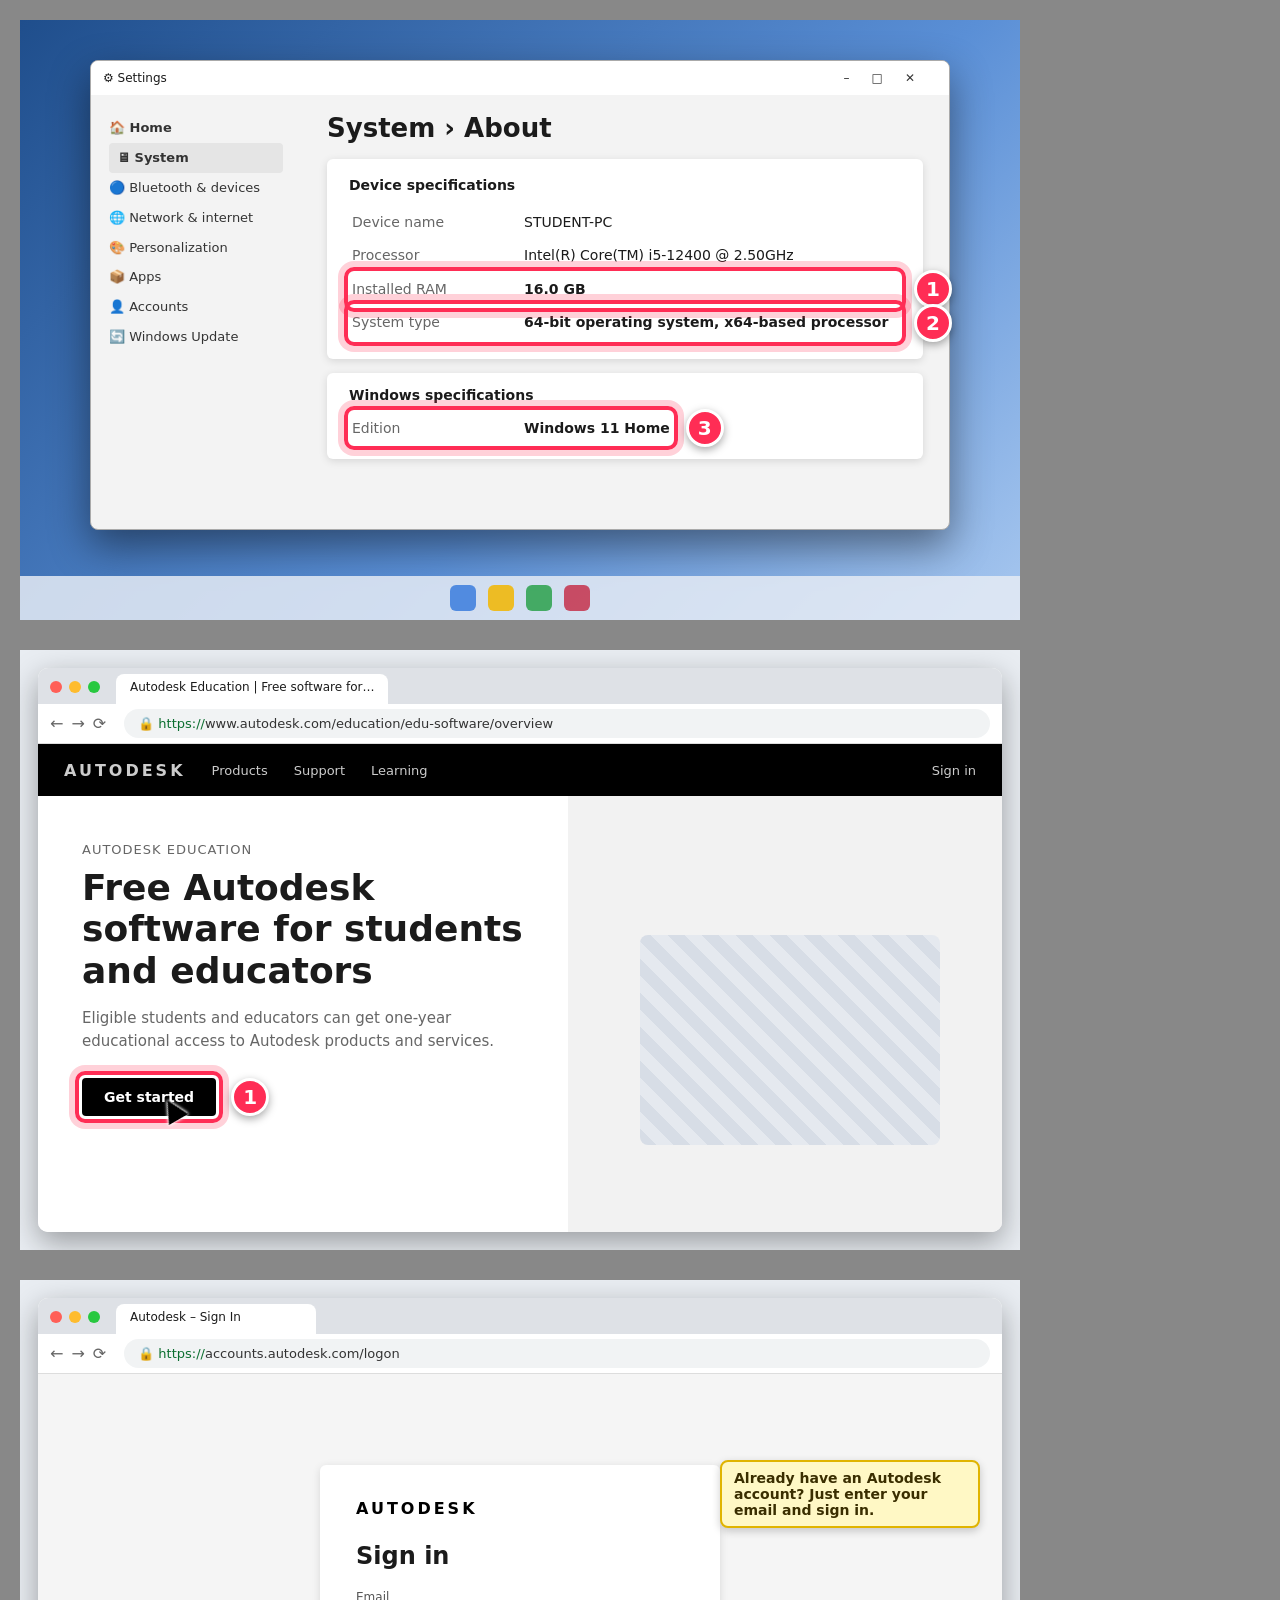
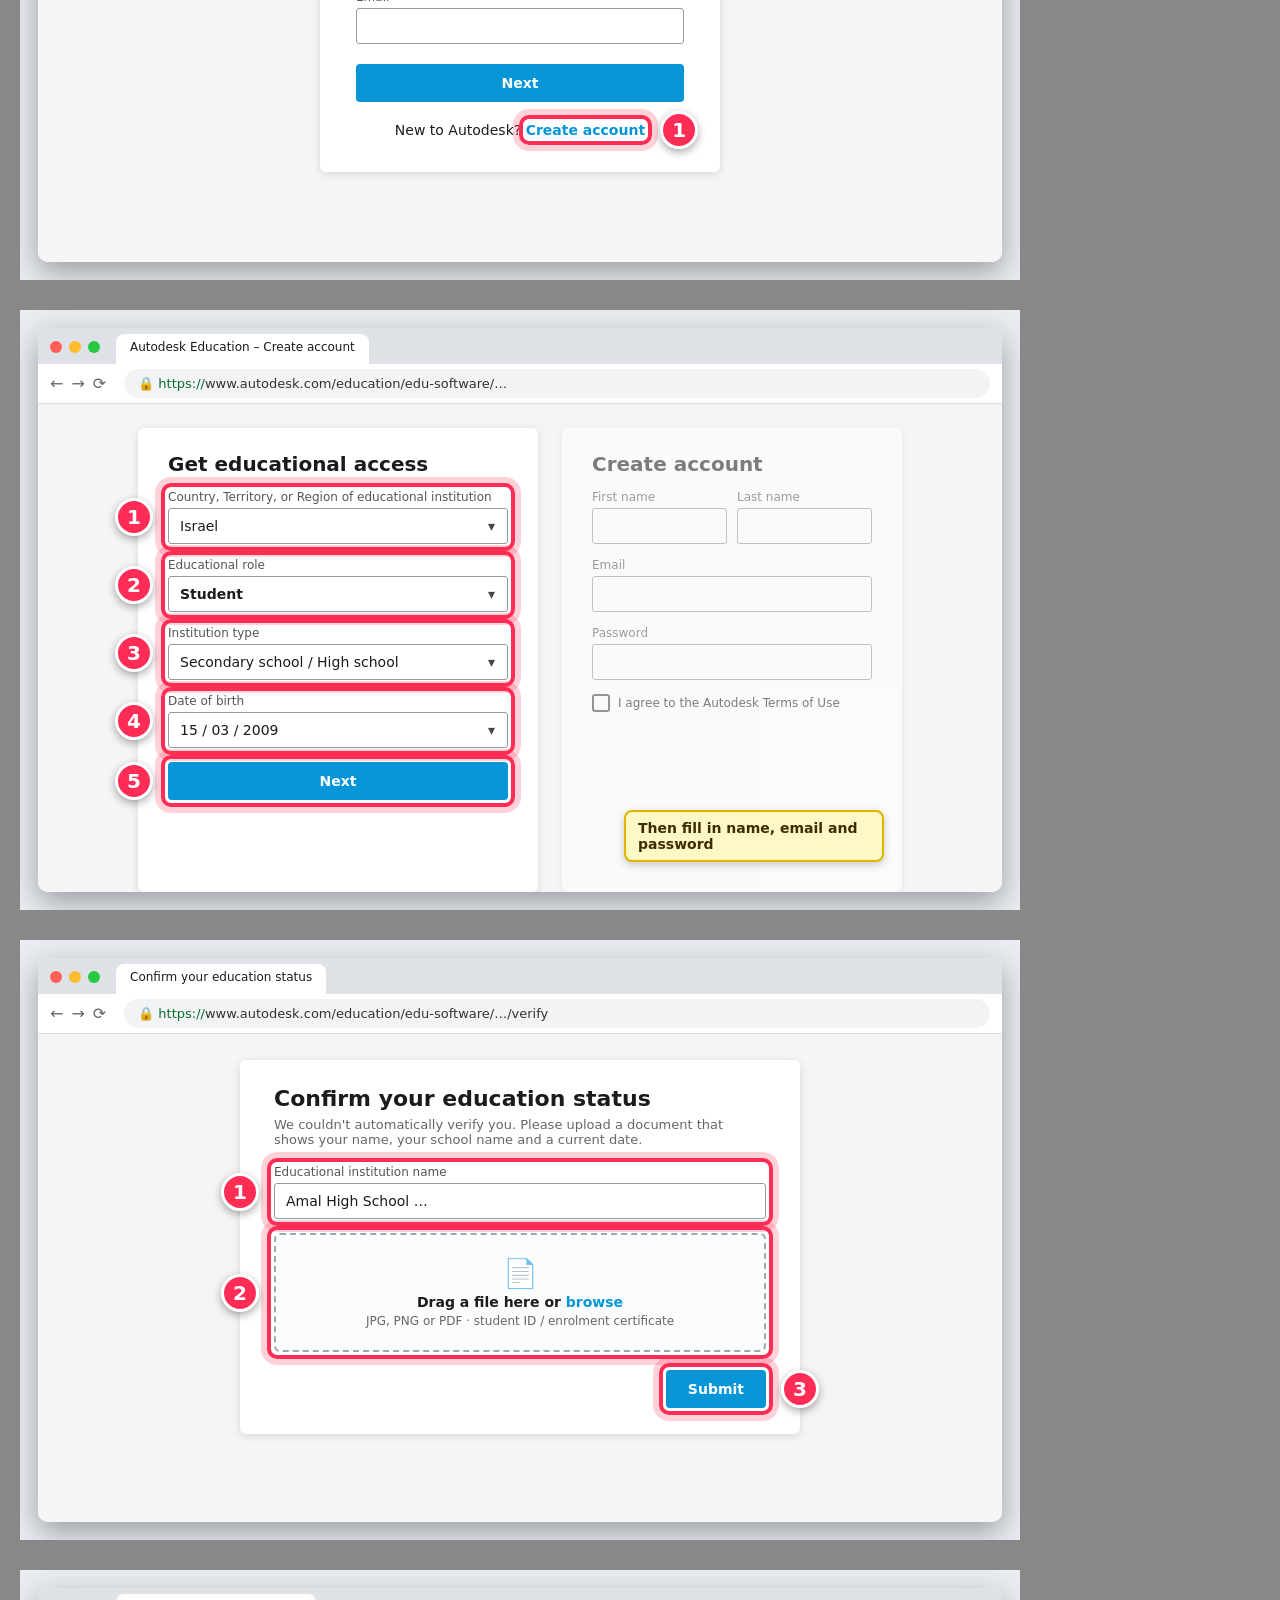
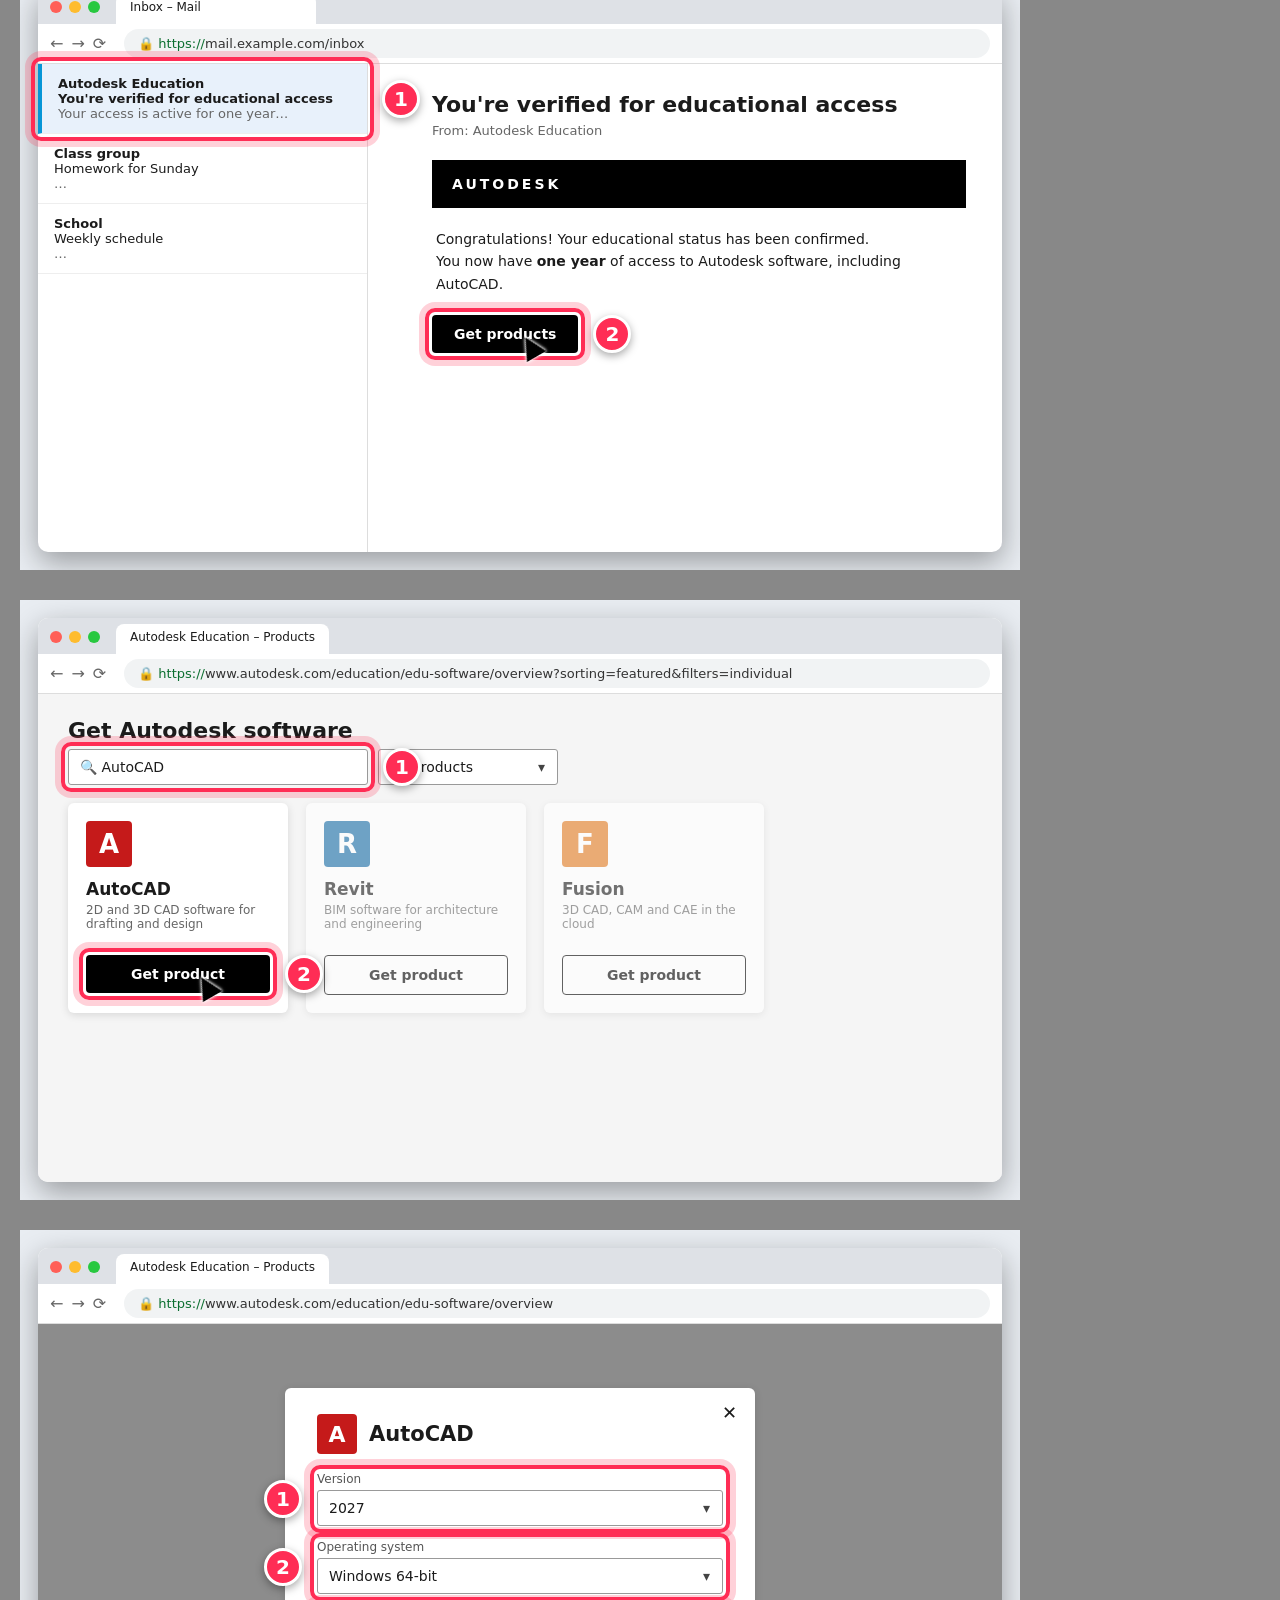
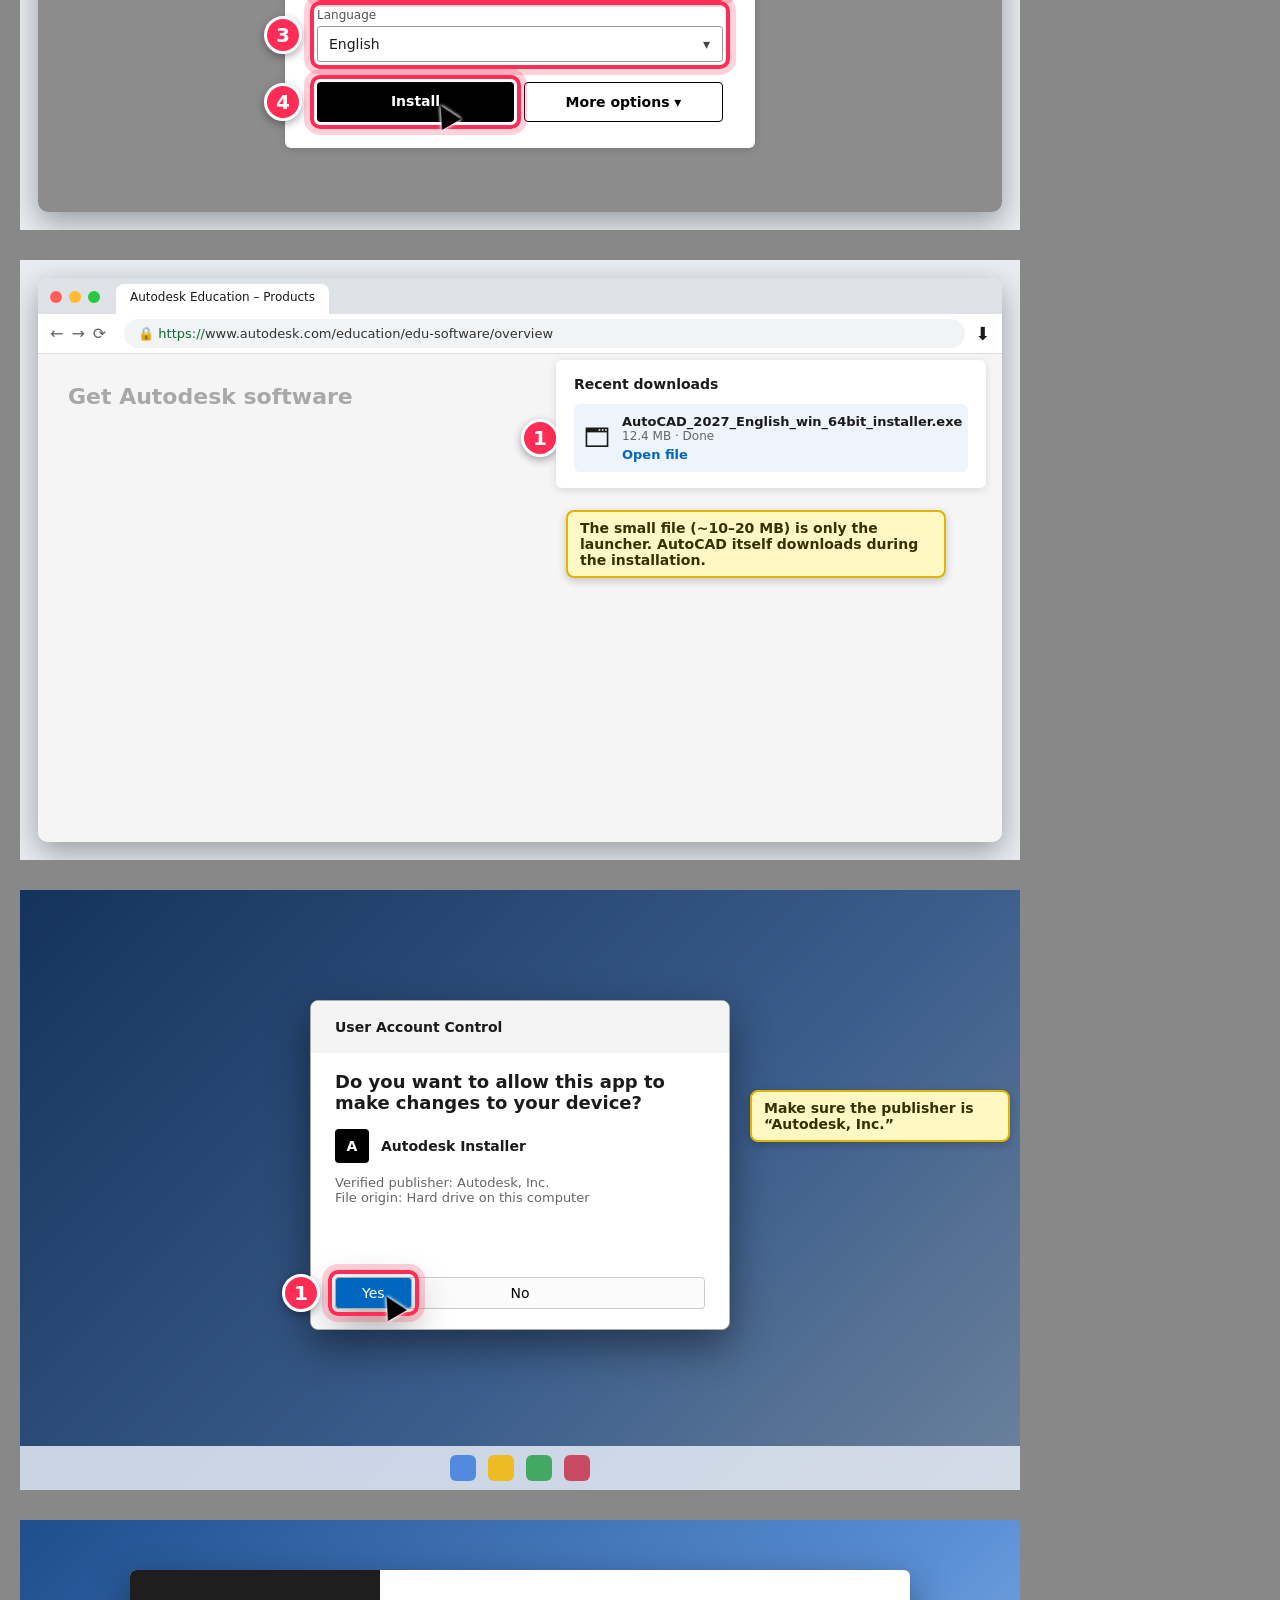
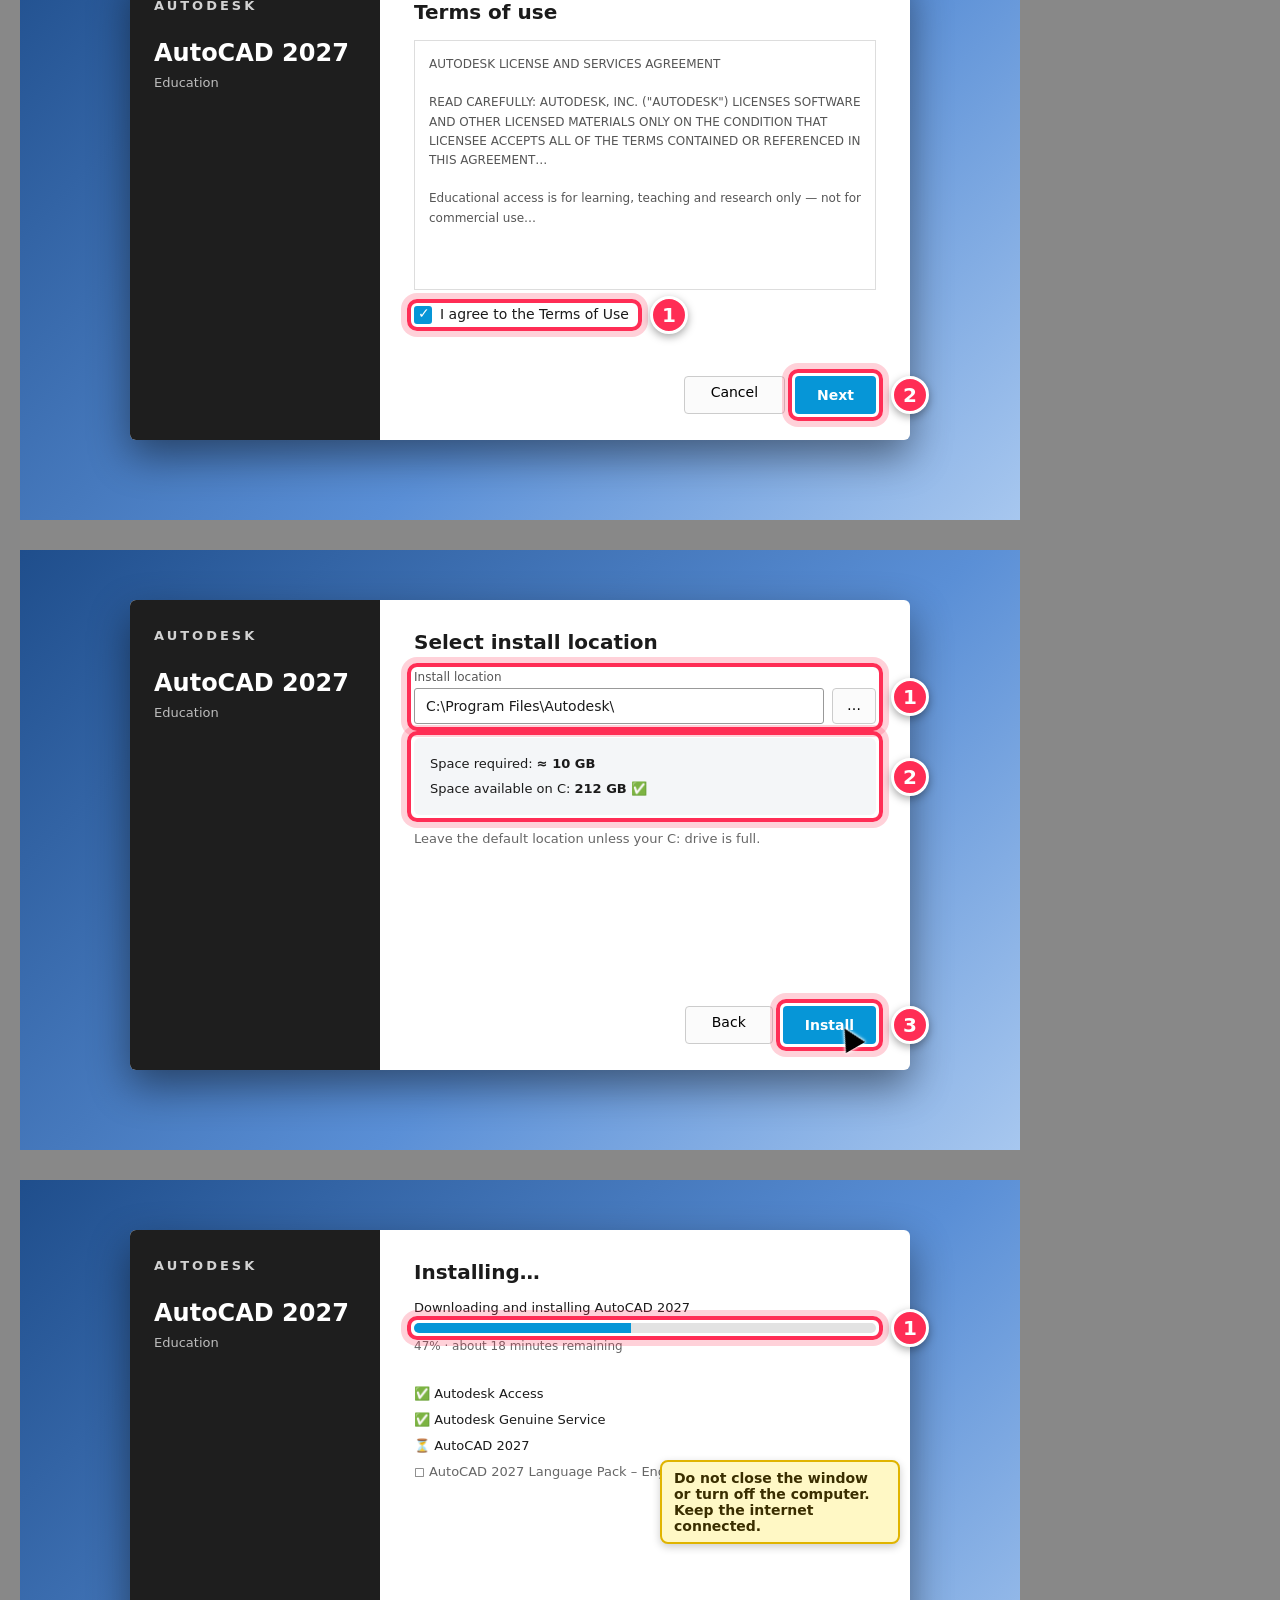
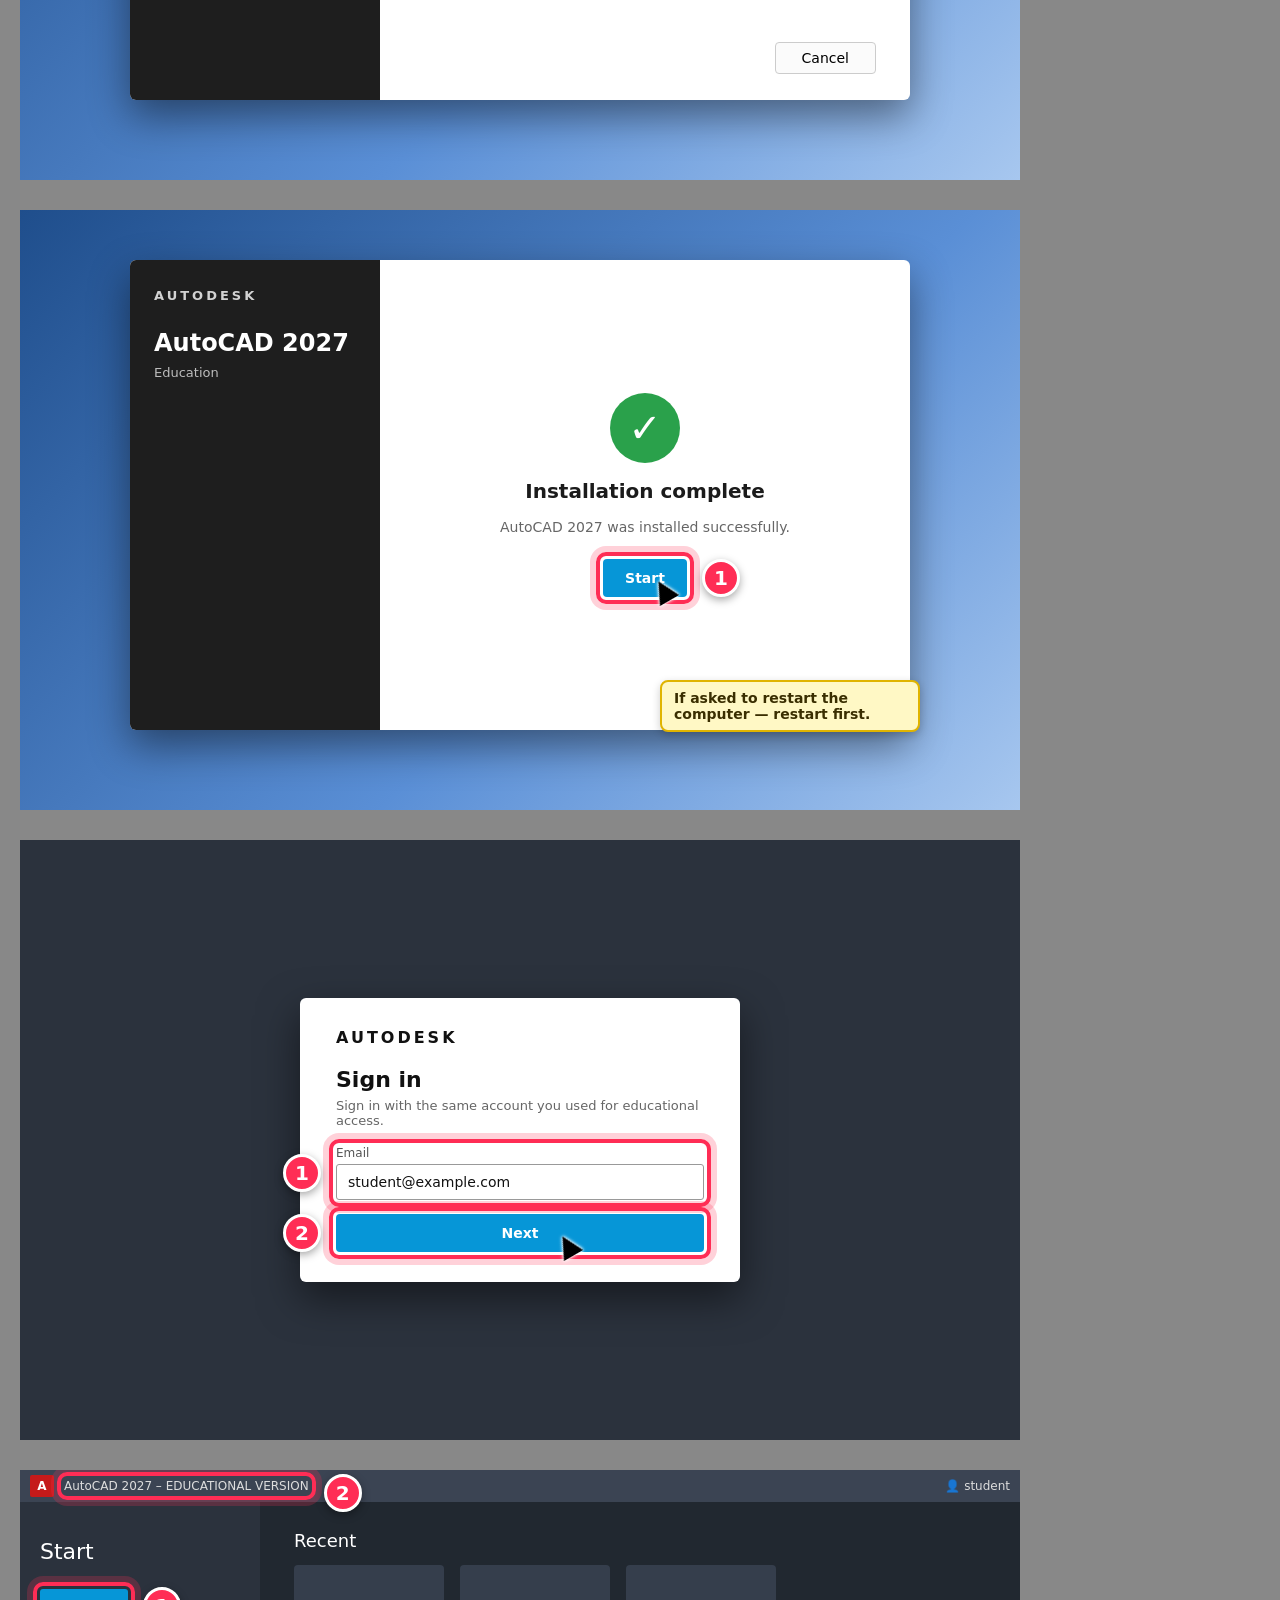
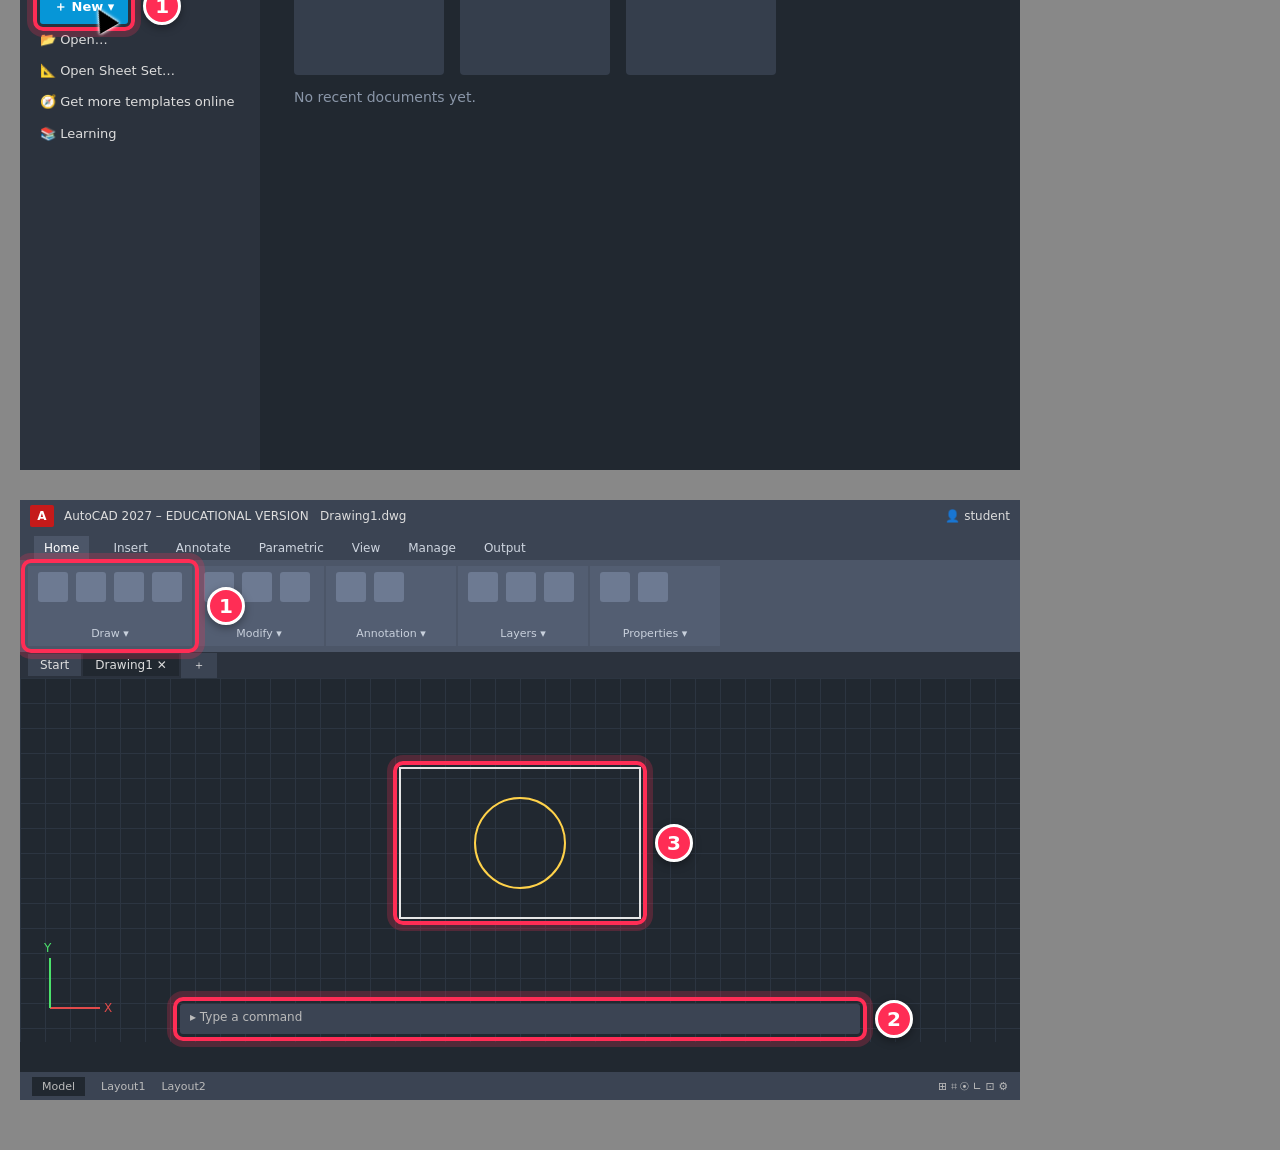
==== commit 776cd56f: "Make the guide Windows-only: remove Mac switch, steps and images Co-Authored-By: Claude Opus 5.5 <no" ====
--- a/mockups/mockups.html
+++ b/mockups/mockups.html
@@ -97,30 +97,6 @@
   /* --- mail --- */
   .mail-list div { padding: 12px 16px; border-bottom: 1px solid #eee; font-size: 13px; }
 
-  /* --- macOS --- */
-  .mac-desk { background: linear-gradient(160deg, #3b2a6b, #7a4fa3 45%, #e48a6a); }
-  .menubar { position: absolute; left: 0; right: 0; top: 0; height: 26px; background: rgba(255,255,255,.35); backdrop-filter: blur(8px); display: flex; align-items: center; gap: 18px; padding: 0 16px; font-size: 13px; color: #111; }
-  .menubar b { font-size: 15px; }
-  .mwin { position: absolute; background: #ececec; border-radius: 12px; box-shadow: 0 20px 50px rgba(0,0,0,.45); overflow: hidden; border: 1px solid rgba(0,0,0,.25); }
-  .mwin .mtitle { height: 34px; display: flex; align-items: center; justify-content: center; position: relative; font-size: 13px; font-weight: 600; color: #333; background: #e6e6e6; border-bottom: 1px solid #d0d0d0; }
-  .mwin .mtitle .dots { position: absolute; left: 12px; top: 11px; margin: 0; }
-  .mbtn { display: inline-block; padding: 5px 18px; border-radius: 6px; font-size: 13px; background: #fff; border: 1px solid #c4c4c4; color: #111; }
-  .mbtn.blue { background: #0a84ff; border-color: #0a84ff; color: #fff; }
-  .alert { position: absolute; width: 300px; background: #ededed; border-radius: 14px; box-shadow: 0 20px 50px rgba(0,0,0,.5); padding: 20px 20px 16px; text-align: center; font-size: 13px; }
-  .alert .ic { width: 58px; height: 58px; margin: 0 auto 10px; border-radius: 12px; background: #c51a1a; color: #fff; font-weight: 800; font-size: 32px; display: flex; align-items: center; justify-content: center; }
-  .alert b.t { display: block; font-size: 14px; margin-bottom: 6px; }
-  .alert .row { display: flex; gap: 8px; margin-top: 14px; } .alert .row span { flex: 1; text-align: center; }
-  .dock { position: absolute; bottom: 8px; left: 50%; transform: translateX(-50%); height: 58px; padding: 6px 10px; background: rgba(255,255,255,.3); border-radius: 18px; display: flex; gap: 8px; }
-  .dock i { width: 46px; height: 46px; border-radius: 11px; display: block; background: #3b7ddd; }
-  .dock i:nth-child(2){background:#2aa14b}.dock i:nth-child(3){background:#f2b600}.dock i:nth-child(4){background:#888}
-  .minst { position: absolute; left: 140px; top: 60px; width: 720px; height: 460px; }
-  .minst .body { display: flex; height: calc(100% - 34px); background: #f5f5f5; }
-  .minst .steps { width: 190px; padding: 22px 18px; font-size: 13px; line-height: 2.2; color: #777; border-right: 1px solid #ddd; }
-  .minst .steps .on { color: #111; font-weight: 700; }
-  .minst .steps .ok::before { content: "✓ "; color: #2aa14b; }
-  .minst .content { flex: 1; padding: 24px 28px; position: relative; }
-  .minst .content h3 { margin: 0 0 14px; font-size: 18px; }
-  .minst .mfoot { position: absolute; right: 28px; bottom: 22px; display: flex; gap: 10px; }
 </style>
 </head>
 <body>
@@ -479,221 +455,6 @@
   </div>
 </div>
 
-
-<!-- M01 — About This Mac -->
-<div class="shot mac-desk" id="m01-about-mac">
-  <div class="menubar"><b></b><span><b style="font-size:13px">Finder</b></span><span>File</span><span>Edit</span><span>View</span><span>Go</span></div>
-  <div class="mwin" style="left:330px;top:70px;width:340px;height:440px;background:#f3f3f3">
-    <div class="mtitle" style="background:#f3f3f3;border:0"><div class="dots"><i></i><i></i><i></i></div></div>
-    <div style="text-align:center;padding:10px 26px">
-      <div style="width:150px;height:96px;margin:6px auto 14px;border-radius:8px;background:linear-gradient(#5b6b8c,#2c3550);border:6px solid #222"></div>
-      <div style="font-size:22px;font-weight:700">MacBook Air</div>
-      <div class="muted" style="font-size:12px;margin-bottom:16px">13-inch, M2, 2022</div>
-      <table style="font-size:13px;line-height:2;margin:0 auto;text-align:left">
-        <tr data-hl="1"><td class="muted" style="padding-right:14px">Chip</td><td><b>Apple M2</b></td></tr>
-        <tr data-hl="2"><td class="muted" style="padding-right:14px">Memory</td><td><b>16 GB</b></td></tr>
-        <tr><td class="muted" style="padding-right:14px">Serial number</td><td>XXXXXXXXXX</td></tr>
-        <tr data-hl="3"><td class="muted" style="padding-right:14px">macOS</td><td><b>Sequoia 15.5</b></td></tr>
-      </table>
-      <div class="mbtn" style="margin-top:16px">More Info…</div>
-    </div>
-  </div>
-  <div class="dock"><i></i><i></i><i></i><i></i></div>
-</div>
-
-<!-- M02 — Download options, macOS -->
-<div class="shot" id="m02-download-options">
-  <div class="browser">
-    <div class="tabs"><div class="dots"><i></i><i></i><i></i></div><div class="tab">Autodesk Education – Products</div></div>
-    <div class="bar"><span class="nav">←→⟳</span><div class="url">🔒 <b>https://</b>www.autodesk.com/education/edu-software/overview</div></div>
-    <div class="page" style="background:rgba(0,0,0,.45);display:flex;align-items:center;justify-content:center">
-      <div class="card" style="width:470px;padding:26px 32px;position:relative">
-        <div style="position:absolute;right:18px;top:14px;font-size:18px">✕</div>
-        <div style="display:flex;align-items:center;gap:12px;margin-bottom:18px">
-          <div style="width:40px;height:40px;background:#c51a1a;color:#fff;font-weight:800;font-size:22px;display:flex;align-items:center;justify-content:center;border-radius:4px">A</div>
-          <div style="font-size:21px;font-weight:600">AutoCAD for Mac</div>
-        </div>
-        <div class="field" data-hl="1" data-side="left"><label>Version</label><div class="select">2027</div></div>
-        <div class="field" data-hl="2" data-side="left"><label>Operating system</label><div class="select"><b>macOS</b></div></div>
-        <div class="field" data-hl="3" data-side="left"><label>Language</label><div class="select">English</div></div>
-        <div style="display:flex;gap:10px;margin-top:20px"><span class="btn dark" data-hl="4" data-side="left" data-cursor style="flex:1;text-align:center">Download</span><span class="btn ghost" style="flex:1;text-align:center">More options ▾</span></div>
-      </div>
-    </div>
-  </div>
-</div>
-
-<!-- M03 — Downloads in Finder -->
-<div class="shot mac-desk" id="m03-downloads">
-  <div class="menubar"><b></b><span><b style="font-size:13px">Finder</b></span><span>File</span><span>Edit</span><span>View</span><span>Go</span></div>
-  <div class="mwin" style="left:100px;top:60px;width:800px;height:440px;background:#fff">
-    <div class="mtitle"><div class="dots"><i></i><i></i><i></i></div>Downloads</div>
-    <div style="display:flex;height:100%">
-      <div style="width:180px;background:#ececec;padding:14px;font-size:13px;line-height:2.2;color:#333">
-        <div class="muted" style="font-size:11px">Favorites</div><div>🅰 Applications</div><div>🖥 Desktop</div><div>📄 Documents</div>
-        <div style="background:#d4d4d8;border-radius:5px;padding-left:4px;font-weight:600">⬇ Downloads</div>
-      </div>
-      <div style="flex:1;padding:22px;display:flex;gap:30px;align-items:flex-start">
-        <div data-hl="1" data-cursor style="width:150px;text-align:center;font-size:12px;padding:6px;word-break:break-all">
-          <div style="width:80px;height:90px;margin:0 auto 8px;background:linear-gradient(#f4f4f4,#cfcfcf);border-radius:8px;border:1px solid #aaa;display:flex;align-items:center;justify-content:center;font-size:30px">💽</div>
-          Autodesk_AutoCAD_2027_macOS.dmg
-        </div>
-        <div style="width:150px;text-align:center;font-size:12px;padding:6px;opacity:.5">
-          <div style="width:80px;height:90px;margin:0 auto 8px;background:#fff;border-radius:4px;border:1px solid #ccc;display:flex;align-items:center;justify-content:center;font-size:30px">📄</div>
-          homework.pdf
-        </div>
-      </div>
-    </div>
-  </div>
-  <div class="note" style="left:560px;top:330px">Double-click the .dmg file</div>
-  <div class="dock"><i></i><i></i><i></i><i></i></div>
-</div>
-
-<!-- M04 — DMG window -->
-<div class="shot mac-desk" id="m04-dmg">
-  <div class="menubar"><b></b><span><b style="font-size:13px">Finder</b></span><span>File</span><span>Edit</span><span>View</span></div>
-  <div class="mwin" style="left:220px;top:90px;width:560px;height:360px;background:#fff">
-    <div class="mtitle"><div class="dots"><i></i><i></i><i></i></div>Autodesk AutoCAD 2027</div>
-    <div style="display:flex;justify-content:center;align-items:center;gap:80px;height:calc(100% - 34px);background:linear-gradient(#fafafa,#e9eef4)">
-      <div data-hl="1" data-cursor style="text-align:center;font-size:13px;padding:8px">
-        <div style="width:96px;height:96px;margin:0 auto 10px;border-radius:20px;background:#c51a1a;color:#fff;font-weight:800;font-size:54px;display:flex;align-items:center;justify-content:center;box-shadow:0 6px 14px rgba(0,0,0,.25)">A</div>
-        <b>Install Autodesk AutoCAD<br>2027 for Mac</b>
-      </div>
-      <div style="text-align:center;font-size:13px;opacity:.6">
-        <div style="width:80px;height:80px;margin:0 auto 10px;border-radius:12px;background:#ddd;display:flex;align-items:center;justify-content:center;font-size:36px">📘</div>
-        Help
-      </div>
-    </div>
-  </div>
-  <div class="note" style="left:660px;top:460px">Double-click the installer icon</div>
-  <div class="dock"><i></i><i></i><i></i><i></i></div>
-</div>
-
-<!-- M05 — Gatekeeper -->
-<div class="shot mac-desk" id="m05-gatekeeper">
-  <div class="menubar"><b></b><span><b style="font-size:13px">Finder</b></span><span>File</span><span>Edit</span></div>
-  <div class="alert" style="left:350px;top:110px">
-    <div class="ic">A</div>
-    <b class="t">“Install Autodesk AutoCAD 2027 for Mac” is an application downloaded from the Internet. Are you sure you want to open it?</b>
-    <div class="muted" style="font-size:12px">Chrome downloaded this file today from autodesk.com. Apple checked it for malicious software and none was detected.</div>
-    <div class="row"><span class="mbtn">Cancel</span><span class="mbtn blue" data-hl="1" data-cursor>Open</span></div>
-  </div>
-  <div class="dock"><i></i><i></i><i></i><i></i></div>
-</div>
-
-<!-- M06 — Mac password -->
-<div class="shot mac-desk" id="m06-password">
-  <div class="menubar"><b></b><span><b style="font-size:13px">Installer</b></span><span>Edit</span><span>Window</span></div>
-  <div class="alert" style="left:340px;top:100px;width:320px">
-    <div class="ic" style="background:#8e8e93">🔒</div>
-    <b class="t">Installer is trying to install new software.</b>
-    <div class="muted" style="font-size:12px;margin-bottom:12px">Enter your password to allow this.</div>
-    <div class="input" style="text-align:left;font-size:13px;padding:6px 10px;margin-bottom:8px;border-radius:6px">student</div>
-    <div class="input" data-hl="1" data-side="left" style="text-align:left;font-size:13px;padding:6px 10px;border-radius:6px">••••••••</div>
-    <div class="row"><span class="mbtn">Cancel</span><span class="mbtn blue" data-hl="2" data-cursor>Install Software</span></div>
-  </div>
-  <div class="note" style="left:690px;top:240px;max-width:220px">The password you use to unlock this Mac</div>
-  <div class="dock"><i></i><i></i><i></i><i></i></div>
-</div>
-
-<!-- M07 — Mac installer license -->
-<div class="shot mac-desk" id="m07-license">
-  <div class="menubar"><b></b><span><b style="font-size:13px">Installer</b></span><span>Edit</span><span>Window</span></div>
-  <div class="mwin minst">
-    <div class="mtitle"><div class="dots"><i></i><i></i><i></i></div>Install Autodesk AutoCAD 2027 for Mac</div>
-    <div class="body">
-      <div class="steps"><div class="ok">Introduction</div><div class="on">License</div><div class="">Destination</div><div class="">Installation</div><div class="">Summary</div></div>
-      <div class="content">
-        <h3>Software License Agreement</h3>
-        <div style="background:#fff;border:1px solid #ddd;height:230px;padding:12px;font-size:12px;color:#555;line-height:1.6;overflow:hidden">AUTODESK LICENSE AND SERVICES AGREEMENT<br><br>READ CAREFULLY: AUTODESK, INC. ("AUTODESK") LICENSES SOFTWARE AND OTHER LICENSED MATERIALS ONLY ON THE CONDITION THAT LICENSEE ACCEPTS ALL OF THE TERMS…<br><br>Educational access is for learning, teaching and research only…</div>
-        <div style="margin-top:14px;font-size:13px"><span data-hl="1" style="display:inline-block;padding-right:6px"><span class="chk on"></span>I agree to the terms of the license agreement</span></div>
-        <div class="mfoot"><span class="mbtn">Go Back</span><span class="mbtn blue" data-hl="2">Continue</span></div>
-      </div>
-    </div>
-  </div>
-</div>
-
-<!-- M08 — Mac installer progress -->
-<div class="shot mac-desk" id="m08-progress">
-  <div class="menubar"><b></b><span><b style="font-size:13px">Installer</b></span><span>Edit</span><span>Window</span></div>
-  <div class="mwin minst">
-    <div class="mtitle"><div class="dots"><i></i><i></i><i></i></div>Install Autodesk AutoCAD 2027 for Mac</div>
-    <div class="body">
-      <div class="steps"><div class="ok">Introduction</div><div class="ok">License</div><div class="ok">Destination</div><div class="on">Installation</div><div class="">Summary</div></div>
-      <div class="content">
-        <h3>Installing AutoCAD 2027 for Mac</h3>
-        <div style="font-size:13px;margin:40px 0 8px">Writing files…</div>
-        <div class="progress" data-hl="1"><i style="width:55%"></i></div>
-        <div class="muted" style="font-size:12px;margin-top:6px">About 12 minutes remaining</div>
-        <div class="mfoot"><span class="mbtn" style="opacity:.5">Go Back</span><span class="mbtn" style="opacity:.5">Continue</span></div>
-      </div>
-    </div>
-  </div>
-  <div class="note" style="left:560px;top:330px;max-width:260px">Don't close the lid of the laptop. Keep the charger plugged in.</div>
-</div>
-
-<!-- M09 — Mac installer done -->
-<div class="shot mac-desk" id="m09-complete">
-  <div class="menubar"><b></b><span><b style="font-size:13px">Installer</b></span><span>Edit</span><span>Window</span></div>
-  <div class="mwin minst">
-    <div class="mtitle"><div class="dots"><i></i><i></i><i></i></div>Install Autodesk AutoCAD 2027 for Mac</div>
-    <div class="body">
-      <div class="steps"><div class="ok">Introduction</div><div class="ok">License</div><div class="ok">Destination</div><div class="ok">Installation</div><div class="on">Summary</div></div>
-      <div class="content" style="text-align:center;padding-top:60px">
-        <div style="width:70px;height:70px;border-radius:50%;background:#2aa14b;color:#fff;font-size:40px;display:flex;align-items:center;justify-content:center;margin:0 auto 16px">✓</div>
-        <h3>The installation was successful.</h3>
-        <div class="muted" style="font-size:13px">The software was installed.</div>
-        <div class="mfoot"><span class="mbtn">Go Back</span><span class="mbtn blue" data-hl="1">Close</span></div>
-      </div>
-    </div>
-  </div>
-  <div class="note" style="left:560px;top:540px;max-width:400px">If asked “Move the installer to the Trash?” – you can click Move to Trash.</div>
-</div>
-
-<!-- M10 — Launchpad / Applications -->
-<div class="shot mac-desk" id="m10-launch">
-  <div class="menubar"><b></b><span><b style="font-size:13px">Finder</b></span><span>File</span><span>Edit</span><span>View</span><span>Go</span></div>
-  <div class="mwin" style="left:100px;top:60px;width:800px;height:440px;background:#fff">
-    <div class="mtitle"><div class="dots"><i></i><i></i><i></i></div>Applications</div>
-    <div style="display:flex;height:100%">
-      <div style="width:180px;background:#ececec;padding:14px;font-size:13px;line-height:2.2;color:#333">
-        <div class="muted" style="font-size:11px">Favorites</div>
-        <div data-hl="1" data-side="inside" style="background:#d4d4d8;border-radius:5px;padding-left:4px;font-weight:600">🅰 Applications</div>
-        <div>🖥 Desktop</div><div>📄 Documents</div><div>⬇ Downloads</div>
-      </div>
-      <div style="flex:1;padding:22px;display:flex;gap:26px;align-items:flex-start;flex-wrap:wrap">
-        <div style="width:110px;text-align:center;font-size:12px;opacity:.5"><div style="width:64px;height:64px;margin:0 auto 6px;border-radius:14px;background:#1e90ff"></div>App Store</div>
-        <div data-hl="2" data-cursor style="width:110px;text-align:center;font-size:12px;padding:4px"><div style="width:64px;height:64px;margin:0 auto 6px;border-radius:14px;background:#c51a1a;color:#fff;font-weight:800;font-size:36px;display:flex;align-items:center;justify-content:center">A</div><b>AutoCAD 2027</b></div>
-        <div style="width:110px;text-align:center;font-size:12px;opacity:.5"><div style="width:64px;height:64px;margin:0 auto 6px;border-radius:14px;background:#f2b600"></div>Calculator</div>
-        <div style="width:110px;text-align:center;font-size:12px;opacity:.5"><div style="width:64px;height:64px;margin:0 auto 6px;border-radius:14px;background:#2aa14b"></div>FaceTime</div>
-      </div>
-    </div>
-  </div>
-  <div class="dock"><i></i><i></i><i></i><i></i></div>
-</div>
-
-<!-- M11 — AutoCAD for Mac drawing -->
-<div class="shot" id="m11-drawing">
-  <div class="acad" style="background:#2b2f36">
-    <div style="height:26px;background:#d9d9d9;color:#111;display:flex;align-items:center;gap:18px;padding:0 14px;font-size:13px"><b></b><b>AutoCAD</b><span>File</span><span>Edit</span><span>View</span><span>Insert</span><span>Format</span><span>Tools</span><span>Draw</span><span>Dimension</span><span>Modify</span></div>
-    <div style="height:30px;background:#3a3f48;display:flex;align-items:center;padding:0 12px;font-size:12px;gap:10px"><span class="dots" style="margin:0"><i></i><i></i><i></i></span><span style="margin-left:auto;margin-right:auto">Drawing1.dwg — EDUCATIONAL VERSION</span></div>
-    <div data-hl="1" style="position:absolute;left:8px;top:66px;width:150px;height:300px;background:#3a3f48;border-radius:6px;padding:10px;font-size:11px;color:#ccc">
-      <div style="font-weight:700;margin-bottom:8px">Tool Sets: Drafting</div>
-      <div style="display:grid;grid-template-columns:repeat(4,1fr);gap:6px">
-        <i style="height:24px;background:#5d6676;border-radius:3px;display:block"></i><i style="height:24px;background:#5d6676;border-radius:3px;display:block"></i><i style="height:24px;background:#5d6676;border-radius:3px;display:block"></i><i style="height:24px;background:#5d6676;border-radius:3px;display:block"></i>
-        <i style="height:24px;background:#5d6676;border-radius:3px;display:block"></i><i style="height:24px;background:#5d6676;border-radius:3px;display:block"></i><i style="height:24px;background:#5d6676;border-radius:3px;display:block"></i><i style="height:24px;background:#5d6676;border-radius:3px;display:block"></i>
-      </div>
-      <div style="margin:14px 0 6px">Draw ▾</div><div>Modify ▾</div><div style="margin-top:6px">Annotation ▾</div><div style="margin-top:6px">Layers ▾</div>
-    </div>
-    <div style="position:absolute;left:170px;right:0;top:56px;bottom:30px;background-color:#2b2f36;background-image:linear-gradient(#353a43 1px,transparent 1px),linear-gradient(90deg,#353a43 1px,transparent 1px);background-size:25px 25px">
-      <svg width="830" height="514" style="position:absolute;inset:0">
-        <rect data-hl="3" x="270" y="130" width="240" height="150" fill="none" stroke="#e6e6e6" stroke-width="2"/>
-        <circle cx="390" cy="205" r="45" fill="none" stroke="#ffd24a" stroke-width="2"/>
-      </svg>
-    </div>
-    <div class="cmd" data-hl="2" style="left:260px;right:100px;bottom:40px">▸ Type a command</div>
-    <div class="status" style="height:30px;background:#3a3f48"><span class="model">Model</span><span>Layout1</span><span style="margin-left:auto">⊞ ⌗ ⦿ ∟ ⚙</span></div>
-  </div>
-</div>
 
 <script>
 document.querySelectorAll('.shot').forEach(shot => {
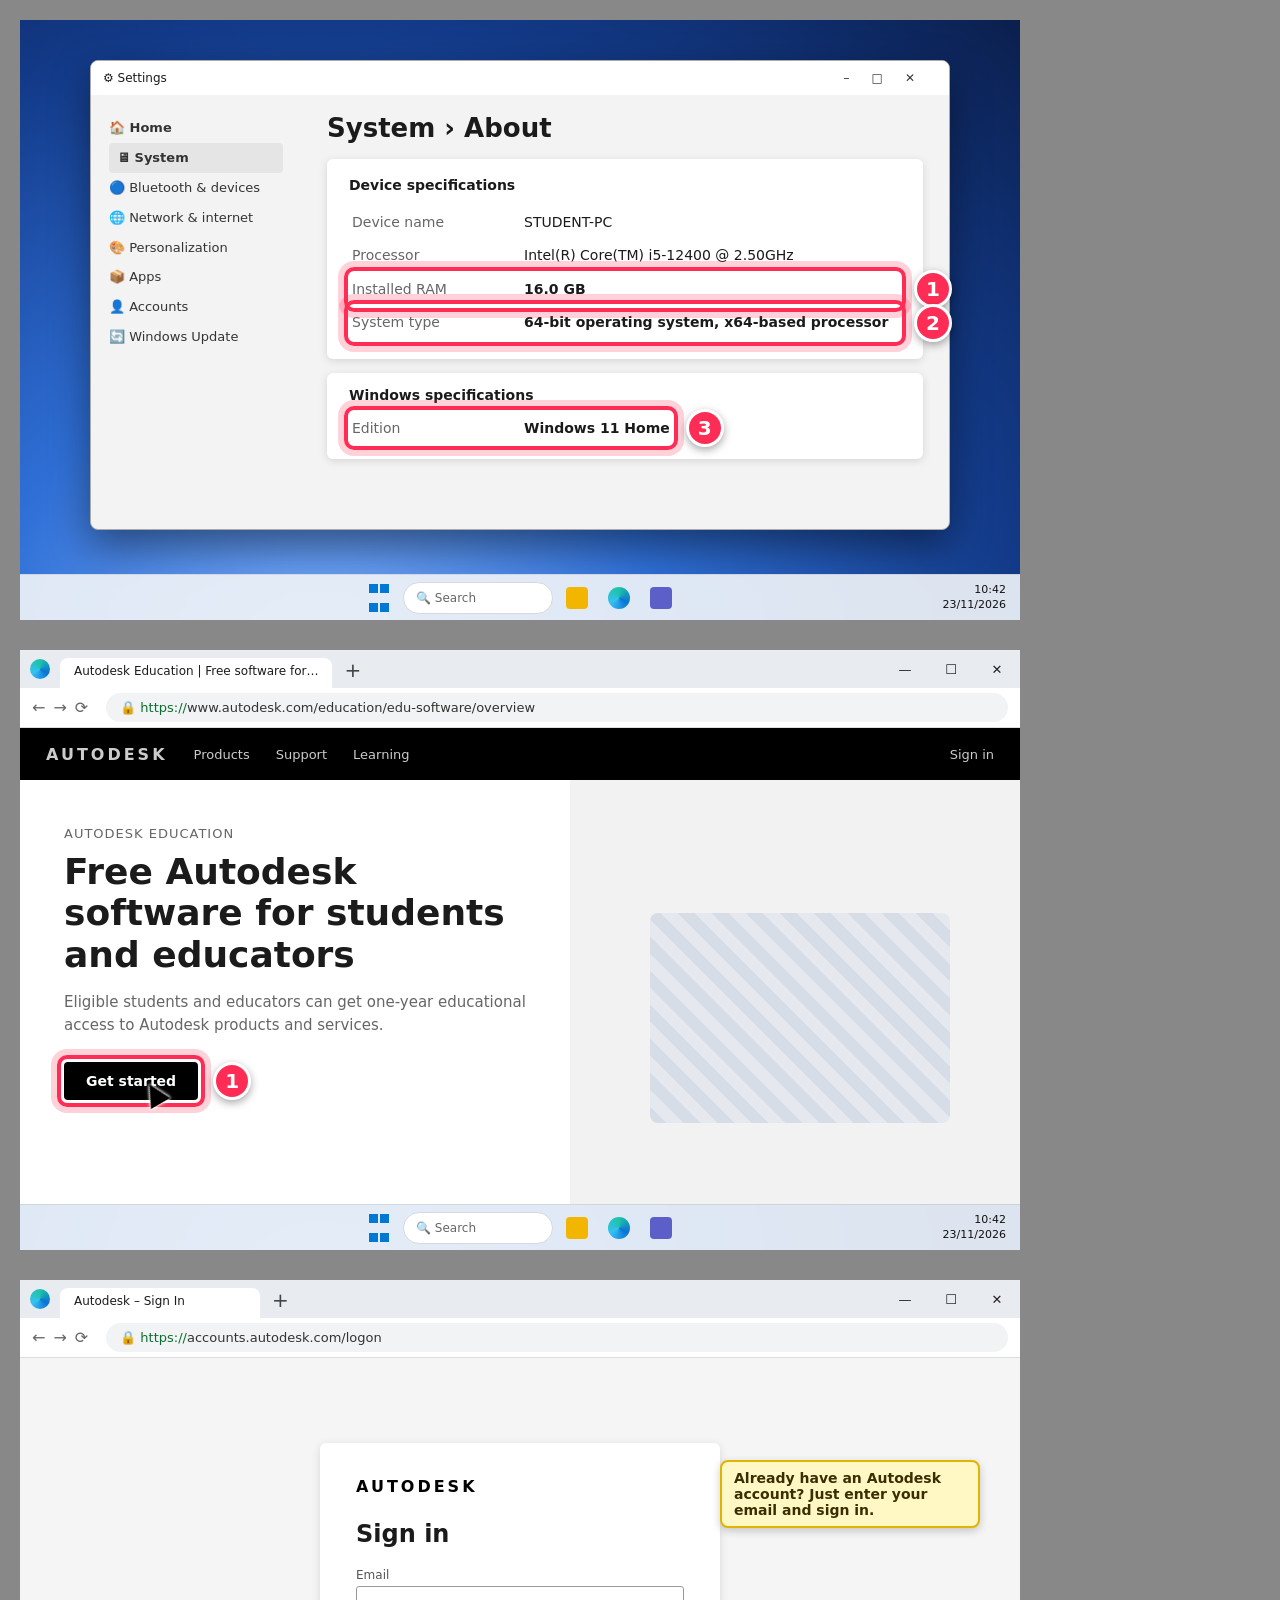
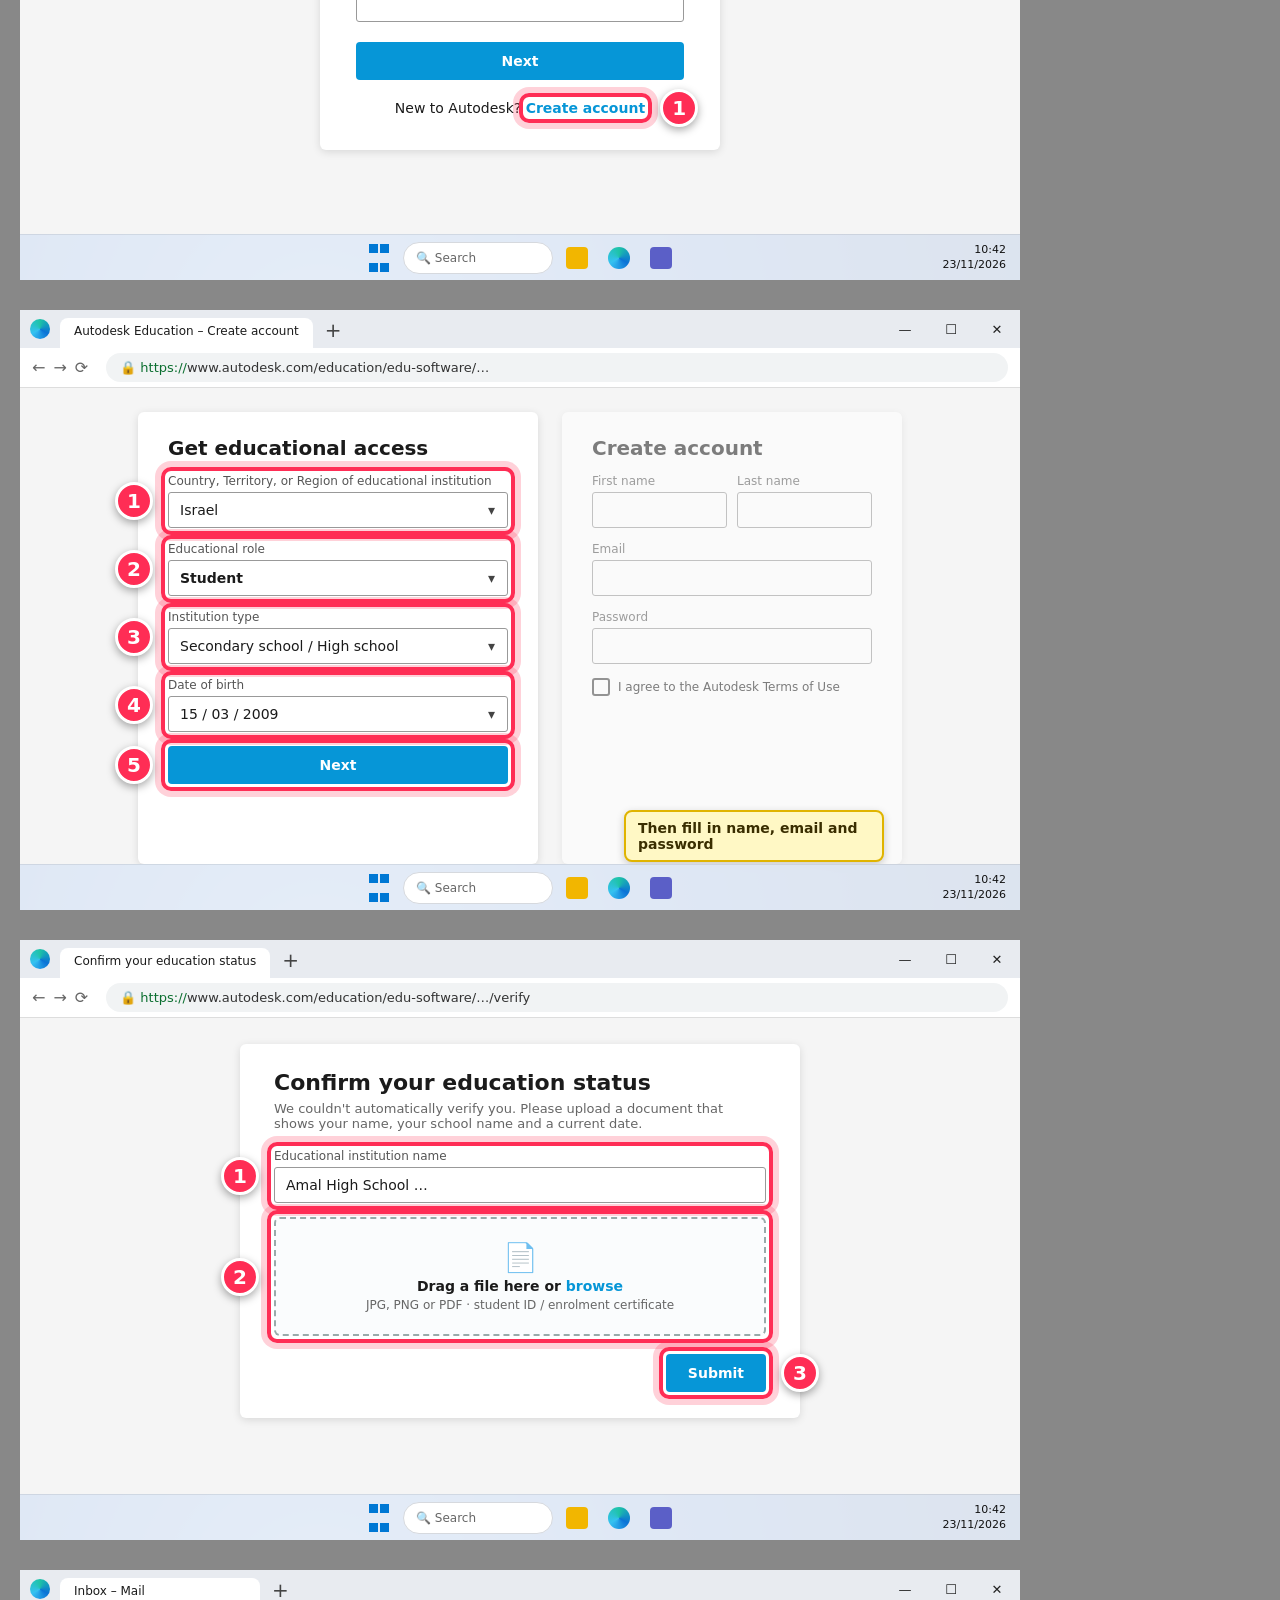
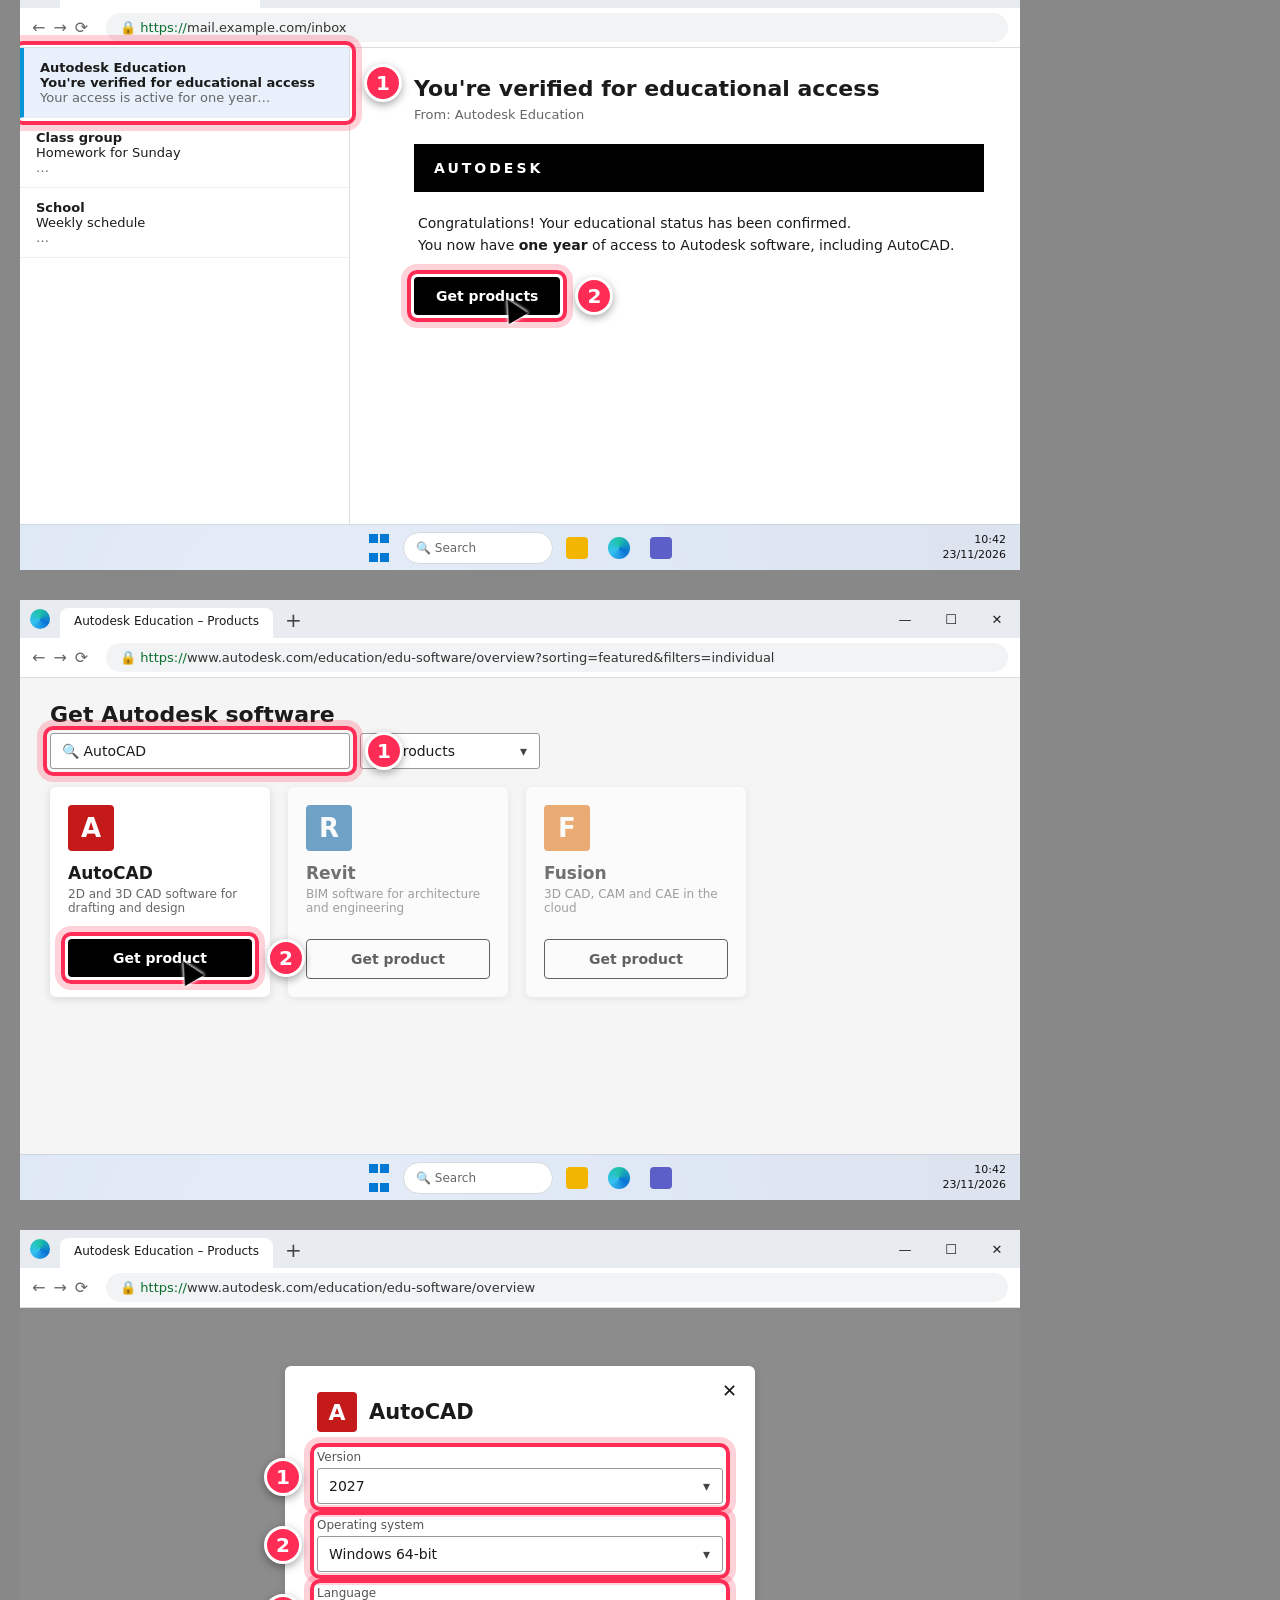
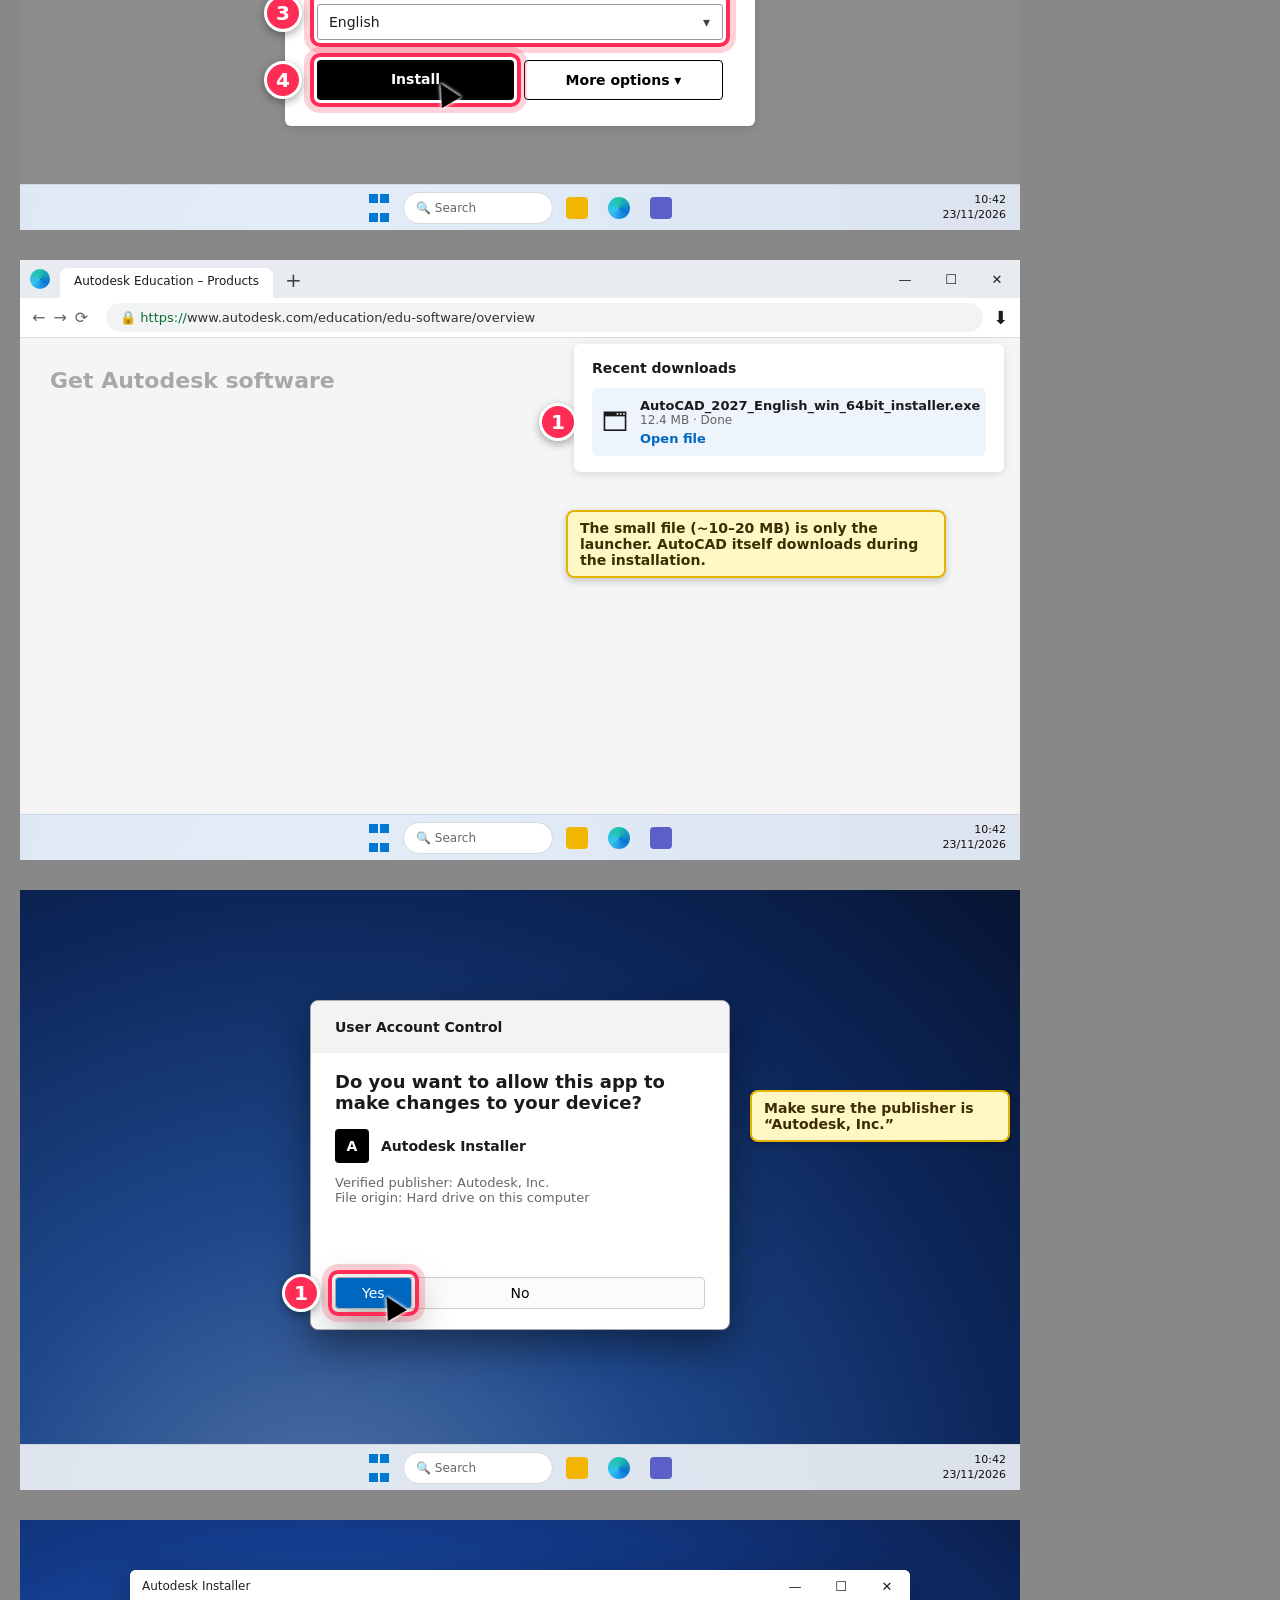
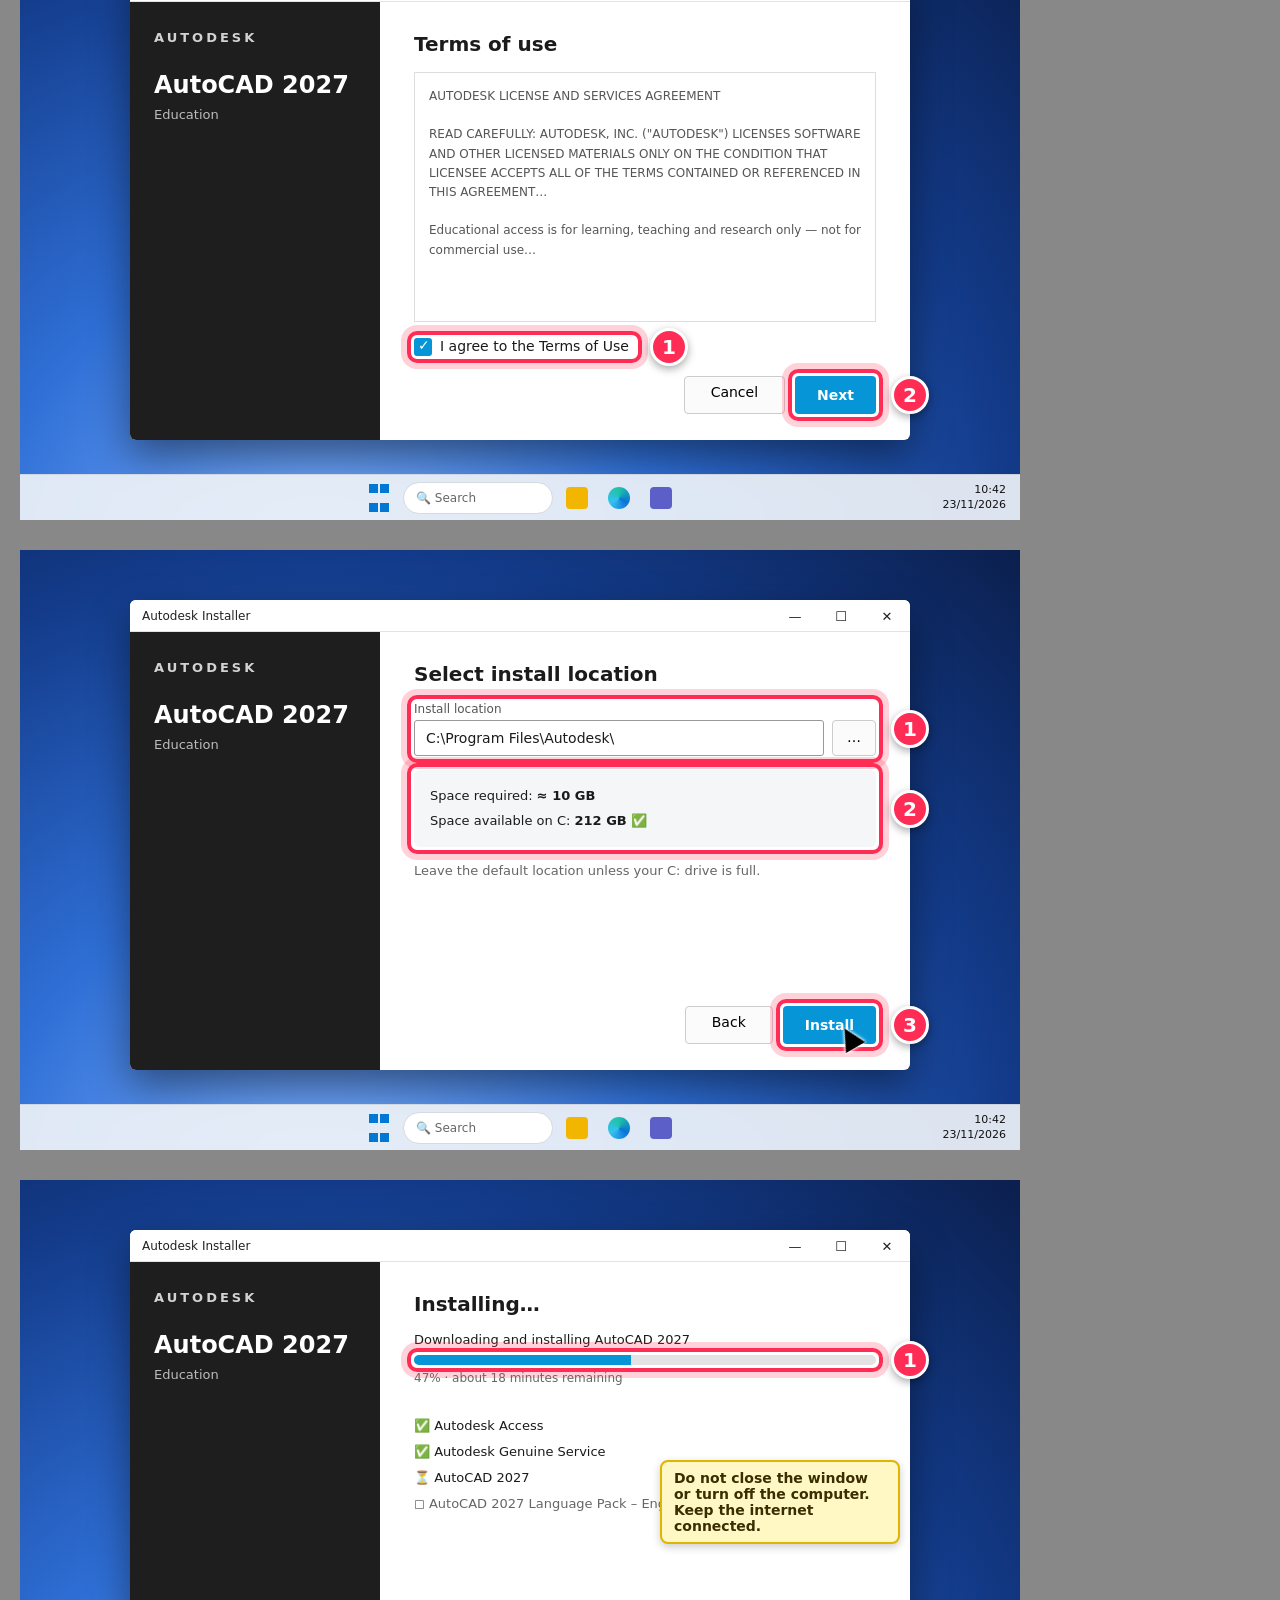
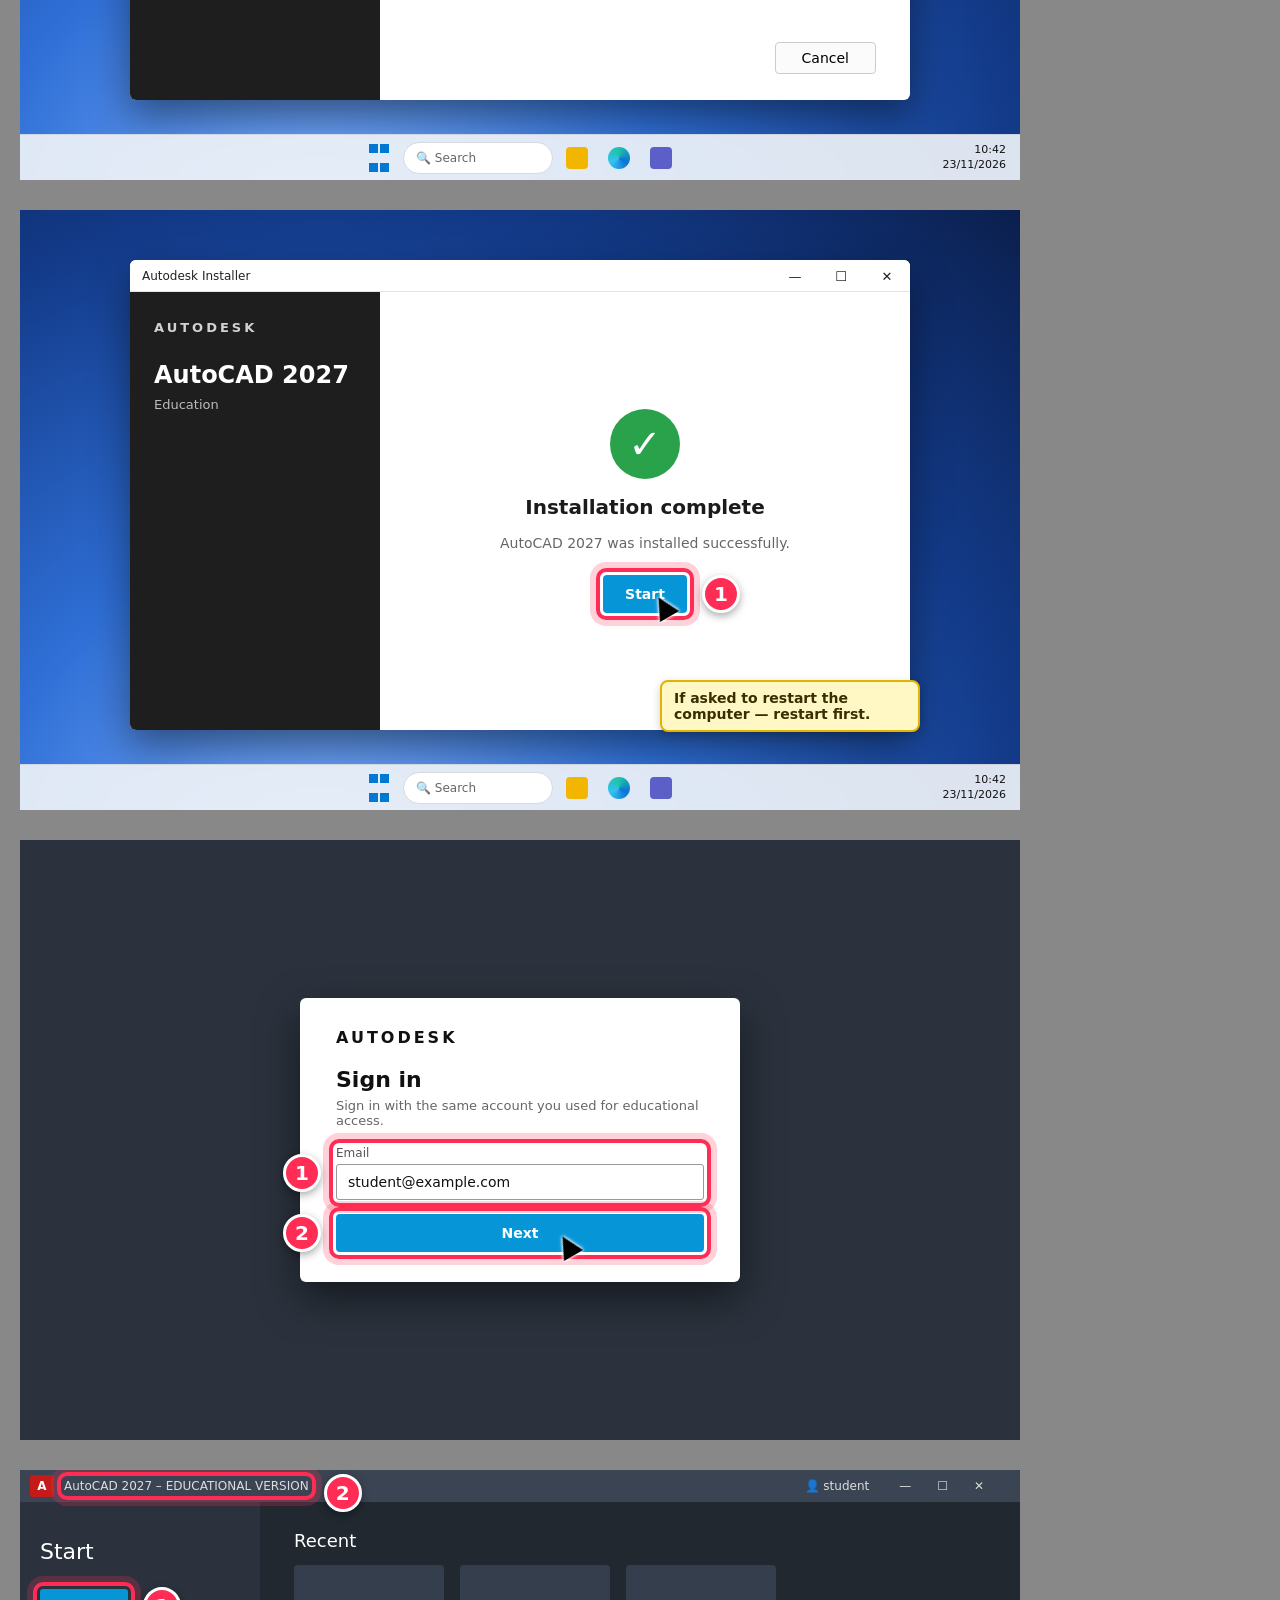
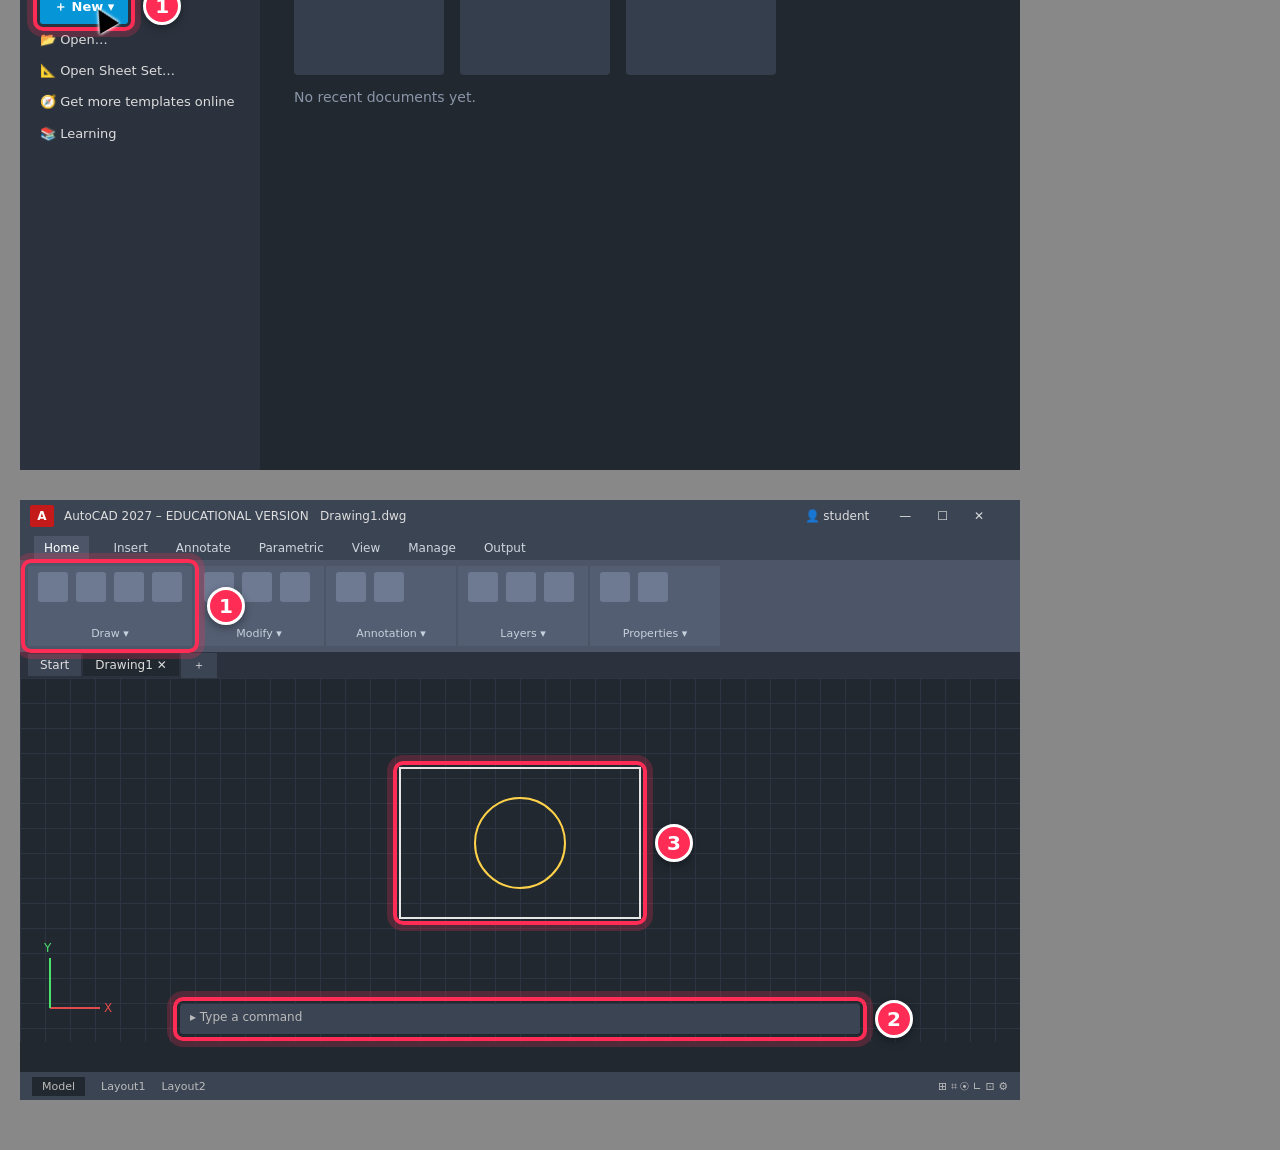
==== commit 3302504f: "Redraw screen illustrations in Windows 11 style Co-Authored-By: Claude Opus 5.5 <noreply@anthropic.c" ====
--- a/mockups/mockups.html
+++ b/mockups/mockups.html
@@ -97,6 +97,27 @@
   /* --- mail --- */
   .mail-list div { padding: 12px 16px; border-bottom: 1px solid #eee; font-size: 13px; }
 
+
+  /* --- Windows 11 look --- */
+  .desk, .shot.windesk { background: radial-gradient(ellipse at 30% 110%, #7fb2ff 0%, #2f6fd6 35%, #133b8a 70%, #0b1f4d 100%); }
+  .shot.windesk .browser { inset: 0 0 46px 0; border-radius: 0; box-shadow: none; }
+  .tabs { background: #e8ebf0; height: 38px; align-items: flex-end; padding: 0 0 0 8px; gap: 6px; }
+  .tabs .edge { width: 20px; height: 20px; border-radius: 50%; background: conic-gradient(#1ec3a6, #0b72d6, #35c1f1, #1ec3a6); color: transparent; margin: 0 4px 9px 2px; }
+  .tabs .newtab { font-size: 20px; color: #444; margin: 0 6px 6px; }
+  .winctl { margin-left: auto; display: flex; align-self: stretch; }
+  .winctl span { width: 46px; display: flex; align-items: center; justify-content: center; font-size: 13px; color: #222; }
+  .wbar { position: absolute; left: 0; right: 0; top: 0; height: 32px; background: #fff; display: flex; align-items: center; padding-left: 12px; font-size: 12px; color: #222; border-bottom: 1px solid #e3e3e3; z-index: 2; }
+  .wbar .winctl { height: 32px; }
+  .wbar.dark { background: #2b2b2b; color: #eee; border-color: #2b2b2b; }
+  .wbar.dark .winctl span { color: #eee; }
+  .inst { padding-top: 32px; }
+  .taskbar { height: 46px; background: rgba(238,242,248,.92); border-top: 1px solid rgba(0,0,0,.08); gap: 6px; }
+  .taskbar .ti { width: 36px; height: 36px; border-radius: 6px; display: flex; align-items: center; justify-content: center; }
+  .taskbar .start { display: grid; grid-template-columns: 9px 9px; gap: 2px; }
+  .taskbar .start b { width: 9px; height: 9px; background: #0078d4; display: block; }
+  .taskbar .search { width: 150px; height: 32px; border-radius: 16px; background: #fff; border: 1px solid #d6d9de; font-size: 12px; color: #666; display: flex; align-items: center; padding-left: 12px; }
+  .taskbar .clock { position: absolute; right: 14px; font-size: 11px; text-align: right; line-height: 1.35; color: #111; }
+  .taskbar .sq { width: 22px; height: 22px; border-radius: 4px; display: block; }
 </style>
 </head>
 <body>
@@ -129,13 +150,13 @@
       </div>
     </div>
   </div>
-  <div class="taskbar"><i></i><i></i><i></i><i></i></div>
+  
 </div>
 
 <!-- 02 — Autodesk education page -->
 <div class="shot" id="02-education-page">
   <div class="browser">
-    <div class="tabs"><div class="dots"><i></i><i></i><i></i></div><div class="tab">Autodesk Education | Free software for…</div></div>
+    <div class="tabs"><span class="edge">e</span><div class="tab">Autodesk Education | Free software for…</div><span class="newtab">+</span><div class="winctl"><span>—</span><span>☐</span><span>✕</span></div></div>
     <div class="bar"><span class="nav">←→⟳</span><div class="url">🔒 <b>https://</b>www.autodesk.com/education/edu-software/overview</div></div>
     <div class="page">
       <div class="site-top"><span class="brand">AUTODESK</span><span>Products</span><span>Support</span><span>Learning</span><span style="margin-left:auto">Sign in</span></div>
@@ -157,7 +178,7 @@
 <!-- 03 — Sign in / Create account -->
 <div class="shot" id="03-sign-in">
   <div class="browser">
-    <div class="tabs"><div class="dots"><i></i><i></i><i></i></div><div class="tab">Autodesk – Sign In</div></div>
+    <div class="tabs"><span class="edge">e</span><div class="tab">Autodesk – Sign In</div><span class="newtab">+</span><div class="winctl"><span>—</span><span>☐</span><span>✕</span></div></div>
     <div class="bar"><span class="nav">←→⟳</span><div class="url">🔒 <b>https://</b>accounts.autodesk.com/logon</div></div>
     <div class="page" style="background:#f5f5f5;display:flex;align-items:center;justify-content:center">
       <div class="card" style="width:400px;padding:34px 36px">
@@ -175,7 +196,7 @@
 <!-- 04 — Create account form (education) -->
 <div class="shot" id="04-create-account">
   <div class="browser">
-    <div class="tabs"><div class="dots"><i></i><i></i><i></i></div><div class="tab">Autodesk Education – Create account</div></div>
+    <div class="tabs"><span class="edge">e</span><div class="tab">Autodesk Education – Create account</div><span class="newtab">+</span><div class="winctl"><span>—</span><span>☐</span><span>✕</span></div></div>
     <div class="bar"><span class="nav">←→⟳</span><div class="url">🔒 <b>https://</b>www.autodesk.com/education/edu-software/…</div></div>
     <div class="page" style="background:#f5f5f5;display:flex;justify-content:center;gap:24px;padding-top:24px">
       <div class="card" style="width:400px;padding:24px 30px">
@@ -201,7 +222,7 @@
 <!-- 05 — Verify education status (SheerID-style) -->
 <div class="shot" id="05-verify">
   <div class="browser">
-    <div class="tabs"><div class="dots"><i></i><i></i><i></i></div><div class="tab">Confirm your education status</div></div>
+    <div class="tabs"><span class="edge">e</span><div class="tab">Confirm your education status</div><span class="newtab">+</span><div class="winctl"><span>—</span><span>☐</span><span>✕</span></div></div>
     <div class="bar"><span class="nav">←→⟳</span><div class="url">🔒 <b>https://</b>www.autodesk.com/education/edu-software/…/verify</div></div>
     <div class="page" style="background:#f5f5f5;display:flex;align-items:flex-start;justify-content:center;padding-top:26px">
       <div class="card" style="width:560px;padding:26px 34px">
@@ -222,7 +243,7 @@
 <!-- 06 — Verification email -->
 <div class="shot" id="06-approved-mail">
   <div class="browser">
-    <div class="tabs"><div class="dots"><i></i><i></i><i></i></div><div class="tab">Inbox – Mail</div></div>
+    <div class="tabs"><span class="edge">e</span><div class="tab">Inbox – Mail</div><span class="newtab">+</span><div class="winctl"><span>—</span><span>☐</span><span>✕</span></div></div>
     <div class="bar"><span class="nav">←→⟳</span><div class="url">🔒 <b>https://</b>mail.example.com/inbox</div></div>
     <div class="page" style="display:flex">
       <div class="mail-list" style="width:330px;border-right:1px solid #ddd">
@@ -244,7 +265,7 @@
 <!-- 07 — Products list, AutoCAD card -->
 <div class="shot" id="07-products">
   <div class="browser">
-    <div class="tabs"><div class="dots"><i></i><i></i><i></i></div><div class="tab">Autodesk Education – Products</div></div>
+    <div class="tabs"><span class="edge">e</span><div class="tab">Autodesk Education – Products</div><span class="newtab">+</span><div class="winctl"><span>—</span><span>☐</span><span>✕</span></div></div>
     <div class="bar"><span class="nav">←→⟳</span><div class="url">🔒 <b>https://</b>www.autodesk.com/education/edu-software/overview?sorting=featured&amp;filters=individual</div></div>
     <div class="page" style="background:#f5f5f5;padding:24px 30px">
       <div style="font-size:22px;font-weight:600;margin-bottom:6px">Get Autodesk software</div>
@@ -276,7 +297,7 @@
 <!-- 08 — Download options -->
 <div class="shot" id="08-download-options">
   <div class="browser">
-    <div class="tabs"><div class="dots"><i></i><i></i><i></i></div><div class="tab">Autodesk Education – Products</div></div>
+    <div class="tabs"><span class="edge">e</span><div class="tab">Autodesk Education – Products</div><span class="newtab">+</span><div class="winctl"><span>—</span><span>☐</span><span>✕</span></div></div>
     <div class="bar"><span class="nav">←→⟳</span><div class="url">🔒 <b>https://</b>www.autodesk.com/education/edu-software/overview</div></div>
     <div class="page" style="background:rgba(0,0,0,.45);display:flex;align-items:center;justify-content:center">
       <div class="card" style="width:470px;padding:26px 32px;position:relative">
@@ -297,7 +318,7 @@
 <!-- 09 — Browser downloads -->
 <div class="shot" id="09-downloaded">
   <div class="browser">
-    <div class="tabs"><div class="dots"><i></i><i></i><i></i></div><div class="tab">Autodesk Education – Products</div></div>
+    <div class="tabs"><span class="edge">e</span><div class="tab">Autodesk Education – Products</div><span class="newtab">+</span><div class="winctl"><span>—</span><span>☐</span><span>✕</span></div></div>
     <div class="bar"><span class="nav">←→⟳</span><div class="url">🔒 <b>https://</b>www.autodesk.com/education/edu-software/overview</div><span style="font-size:18px">⬇</span></div>
     <div class="page" style="background:#f5f5f5">
       <div class="card" style="position:absolute;right:16px;top:6px;width:430px;padding:16px 18px;z-index:2">
@@ -326,12 +347,12 @@
     <div style="position:absolute;left:24px;right:24px;bottom:20px;display:flex;gap:10px"><span class="btn win" data-hl="1" data-side="left" data-cursor style="flex:1;text-align:center">Yes</span><span class="btn wingrey" style="flex:1;text-align:center">No</span></div>
   </div>
   <div class="note" style="left:730px;top:200px">Make sure the publisher is “Autodesk, Inc.”</div>
-  <div class="taskbar"><i></i><i></i><i></i><i></i></div>
+  
 </div>
 
 <!-- 11 — Installer: license -->
 <div class="shot desk" id="11-license">
-  <div class="inst">
+  <div class="inst"><div class="wbar">Autodesk Installer<div class="winctl"><span>—</span><span>☐</span><span>✕</span></div></div>
     <div class="side"><div class="logo">AUTODESK</div><h2>AutoCAD 2027</h2><div style="opacity:.7;font-size:13px">Education</div></div>
     <div class="main">
       <h3>Terms of use</h3>
@@ -344,7 +365,7 @@
 
 <!-- 12 — Installer: location -->
 <div class="shot desk" id="12-location">
-  <div class="inst">
+  <div class="inst"><div class="wbar">Autodesk Installer<div class="winctl"><span>—</span><span>☐</span><span>✕</span></div></div>
     <div class="side"><div class="logo">AUTODESK</div><h2>AutoCAD 2027</h2><div style="opacity:.7;font-size:13px">Education</div></div>
     <div class="main">
       <h3>Select install location</h3>
@@ -361,7 +382,7 @@
 
 <!-- 13 — Installer: progress -->
 <div class="shot desk" id="13-progress">
-  <div class="inst">
+  <div class="inst"><div class="wbar">Autodesk Installer<div class="winctl"><span>—</span><span>☐</span><span>✕</span></div></div>
     <div class="side"><div class="logo">AUTODESK</div><h2>AutoCAD 2027</h2><div style="opacity:.7;font-size:13px">Education</div></div>
     <div class="main">
       <h3>Installing…</h3>
@@ -379,7 +400,7 @@
 
 <!-- 14 — Installer: complete -->
 <div class="shot desk" id="14-complete">
-  <div class="inst">
+  <div class="inst"><div class="wbar">Autodesk Installer<div class="winctl"><span>—</span><span>☐</span><span>✕</span></div></div>
     <div class="side"><div class="logo">AUTODESK</div><h2>AutoCAD 2027</h2><div style="opacity:.7;font-size:13px">Education</div></div>
     <div class="main" style="display:flex;flex-direction:column;align-items:center;justify-content:center;text-align:center">
       <div style="width:70px;height:70px;border-radius:50%;background:#2aa14b;color:#fff;font-size:40px;display:flex;align-items:center;justify-content:center;margin-bottom:16px">✓</div>
@@ -409,7 +430,7 @@
 <!-- 16 — AutoCAD start tab -->
 <div class="shot" id="16-start">
   <div class="acad">
-    <div class="qa"><span class="A">A</span><span data-hl="2">AutoCAD 2027 – EDUCATIONAL VERSION</span><span style="margin-left:auto">👤 student</span></div>
+    <div class="qa"><span class="A">A</span><span data-hl="2">AutoCAD 2027 – EDUCATIONAL VERSION</span><span style="margin-left:auto">👤 student</span><span style="letter-spacing:26px;margin-left:20px">—☐✕</span></div>
     <div style="display:flex;height:calc(100% - 32px)">
       <div style="width:240px;background:#2b323d;padding:24px 20px;font-size:13px;line-height:2.4">
         <div style="font-size:22px;font-weight:300;color:#fff;margin-bottom:10px">Start</div>
@@ -432,7 +453,7 @@
 <!-- 17 — AutoCAD drawing area -->
 <div class="shot" id="17-drawing">
   <div class="acad">
-    <div class="qa"><span class="A">A</span><span>AutoCAD 2027 – EDUCATIONAL VERSION &nbsp; Drawing1.dwg</span><span style="margin-left:auto">👤 student</span></div>
+    <div class="qa"><span class="A">A</span><span>AutoCAD 2027 – EDUCATIONAL VERSION &nbsp; Drawing1.dwg</span><span style="margin-left:auto">👤 student</span><span style="letter-spacing:26px;margin-left:20px">—☐✕</span></div>
     <div class="ribbon-tabs"><span class="on">Home</span><span>Insert</span><span>Annotate</span><span>Parametric</span><span>View</span><span>Manage</span><span>Output</span></div>
     <div class="ribbon">
       <div class="panel" data-hl="1"><div class="icons"><i></i><i></i><i></i><i></i></div><small>Draw ▾</small></div>
@@ -456,6 +477,18 @@
 </div>
 
 
+<script>
+var TB = '<div class="taskbar"><div class="ti start"><b></b><b></b><b></b><b></b></div><div class="search">🔍 Search</div>' +
+  '<div class="ti"><span class="sq" style="background:#f2b600"></span></div>' +
+  '<div class="ti"><span class="sq" style="background:conic-gradient(#1ec3a6,#0b72d6,#35c1f1,#1ec3a6);border-radius:50%"></span></div>' +
+  '<div class="ti"><span class="sq" style="background:#5b5fc7"></span></div>' +
+  '<div class="clock">10:42<br>23/11/2026</div></div>';
+document.querySelectorAll('.shot').forEach(function (shot) {
+  if (shot.querySelector('.acad')) return;            // AutoCAD shown full screen
+  if (shot.querySelector('.browser')) shot.classList.add('windesk');
+  shot.insertAdjacentHTML('beforeend', TB);
+});
+</script>
 <script>
 document.querySelectorAll('.shot').forEach(shot => {
   const sr = shot.getBoundingClientRect();
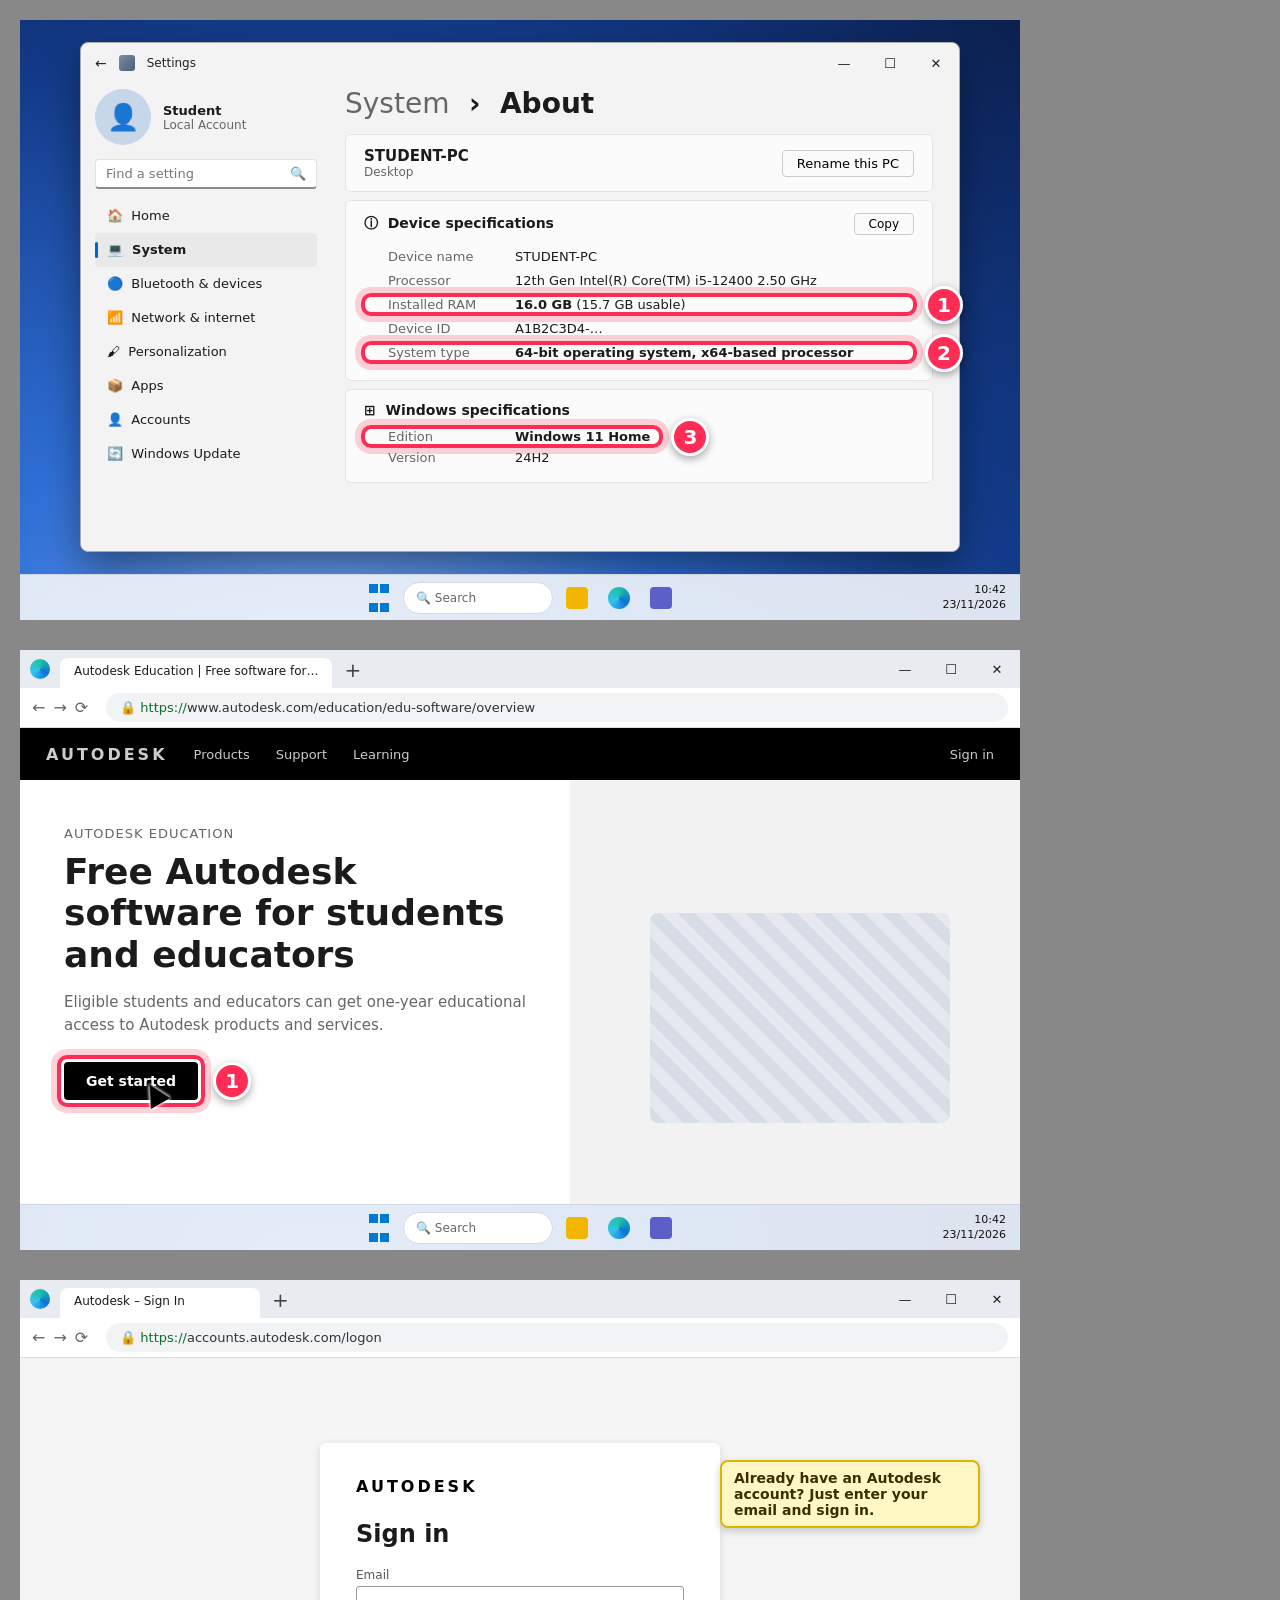
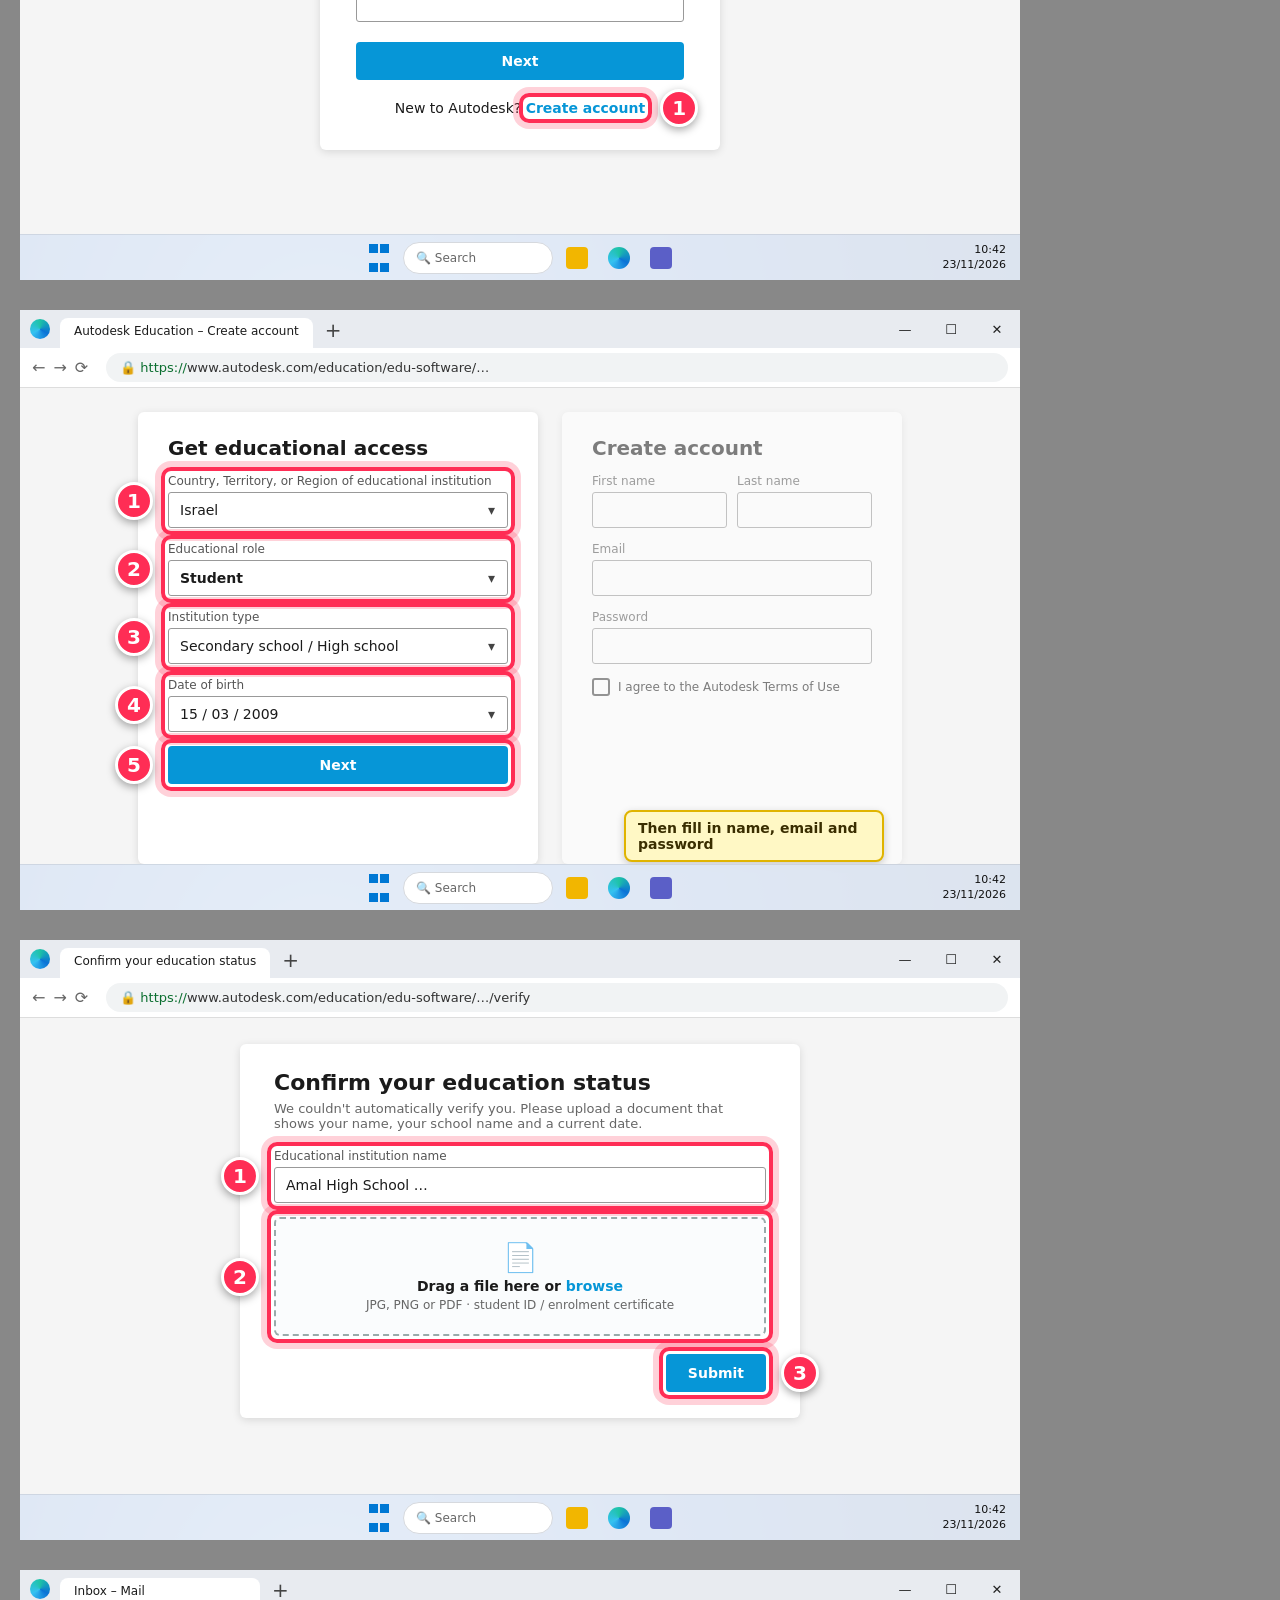
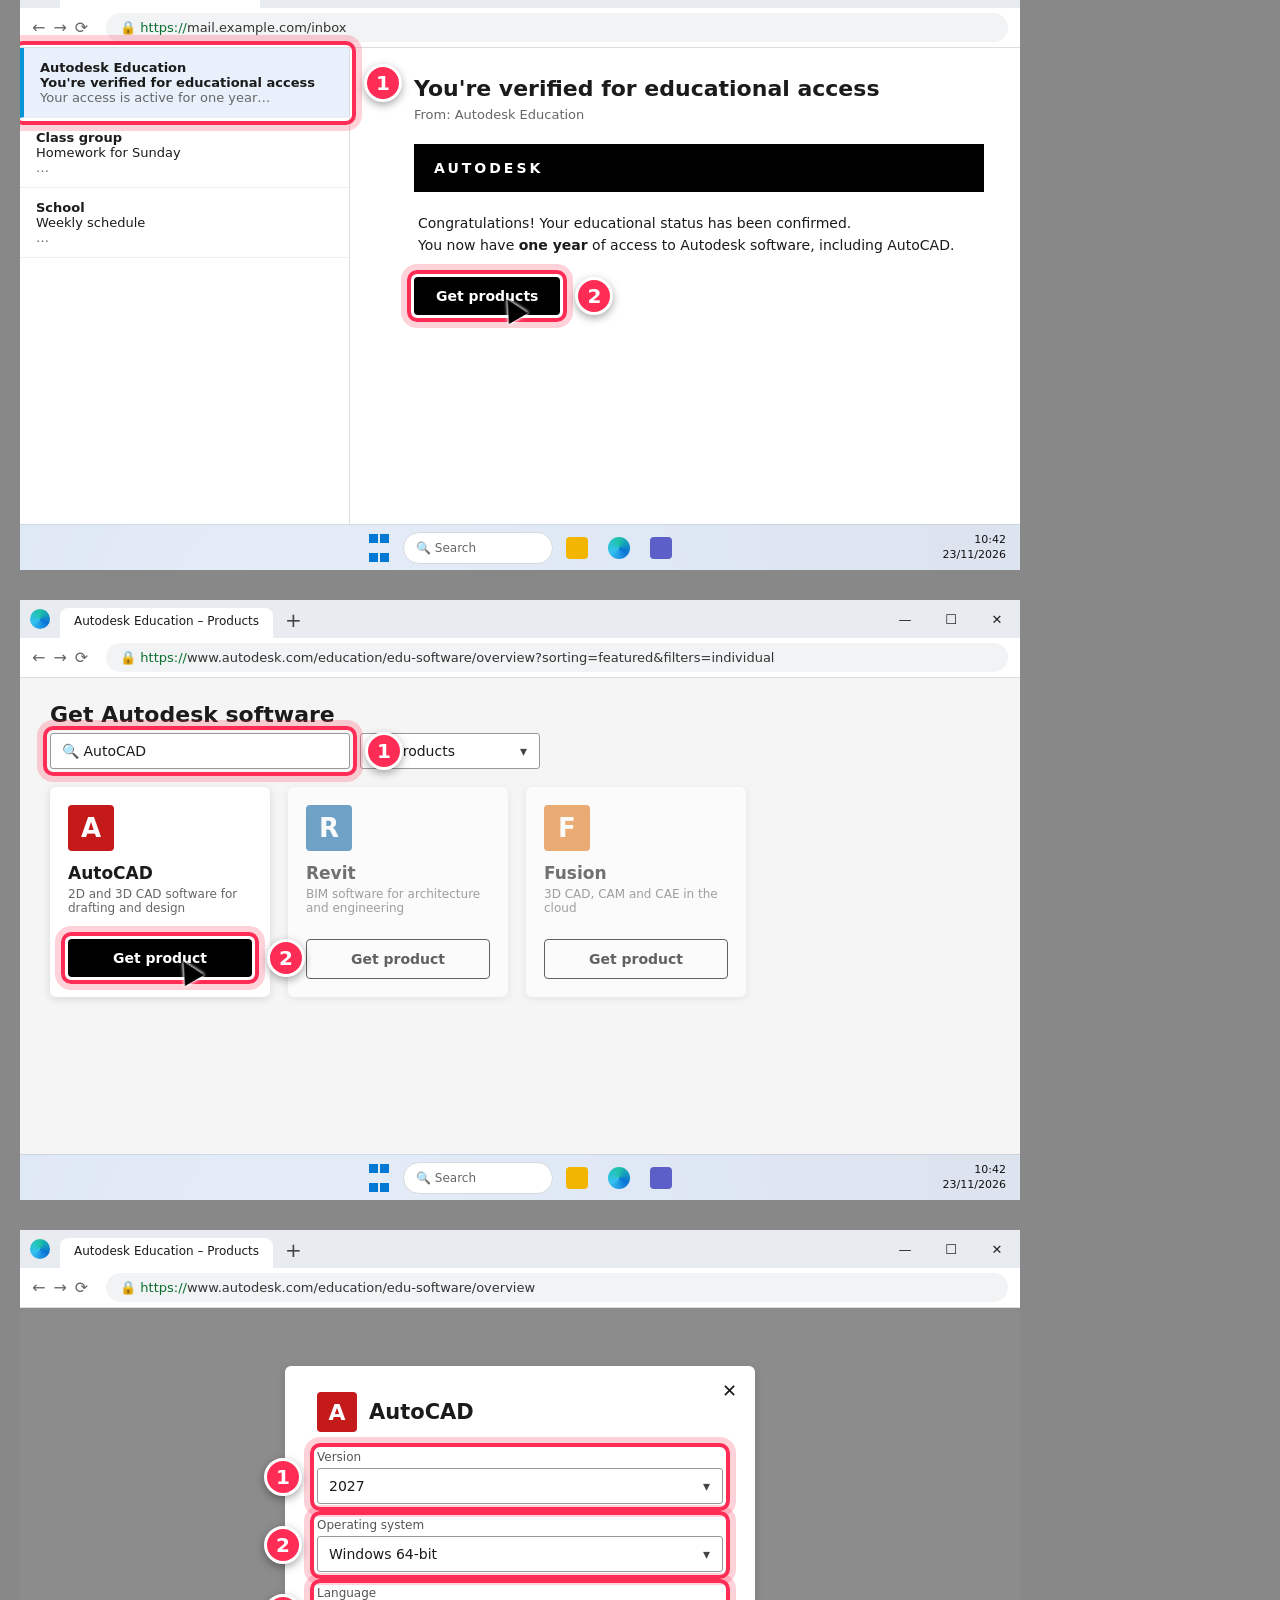
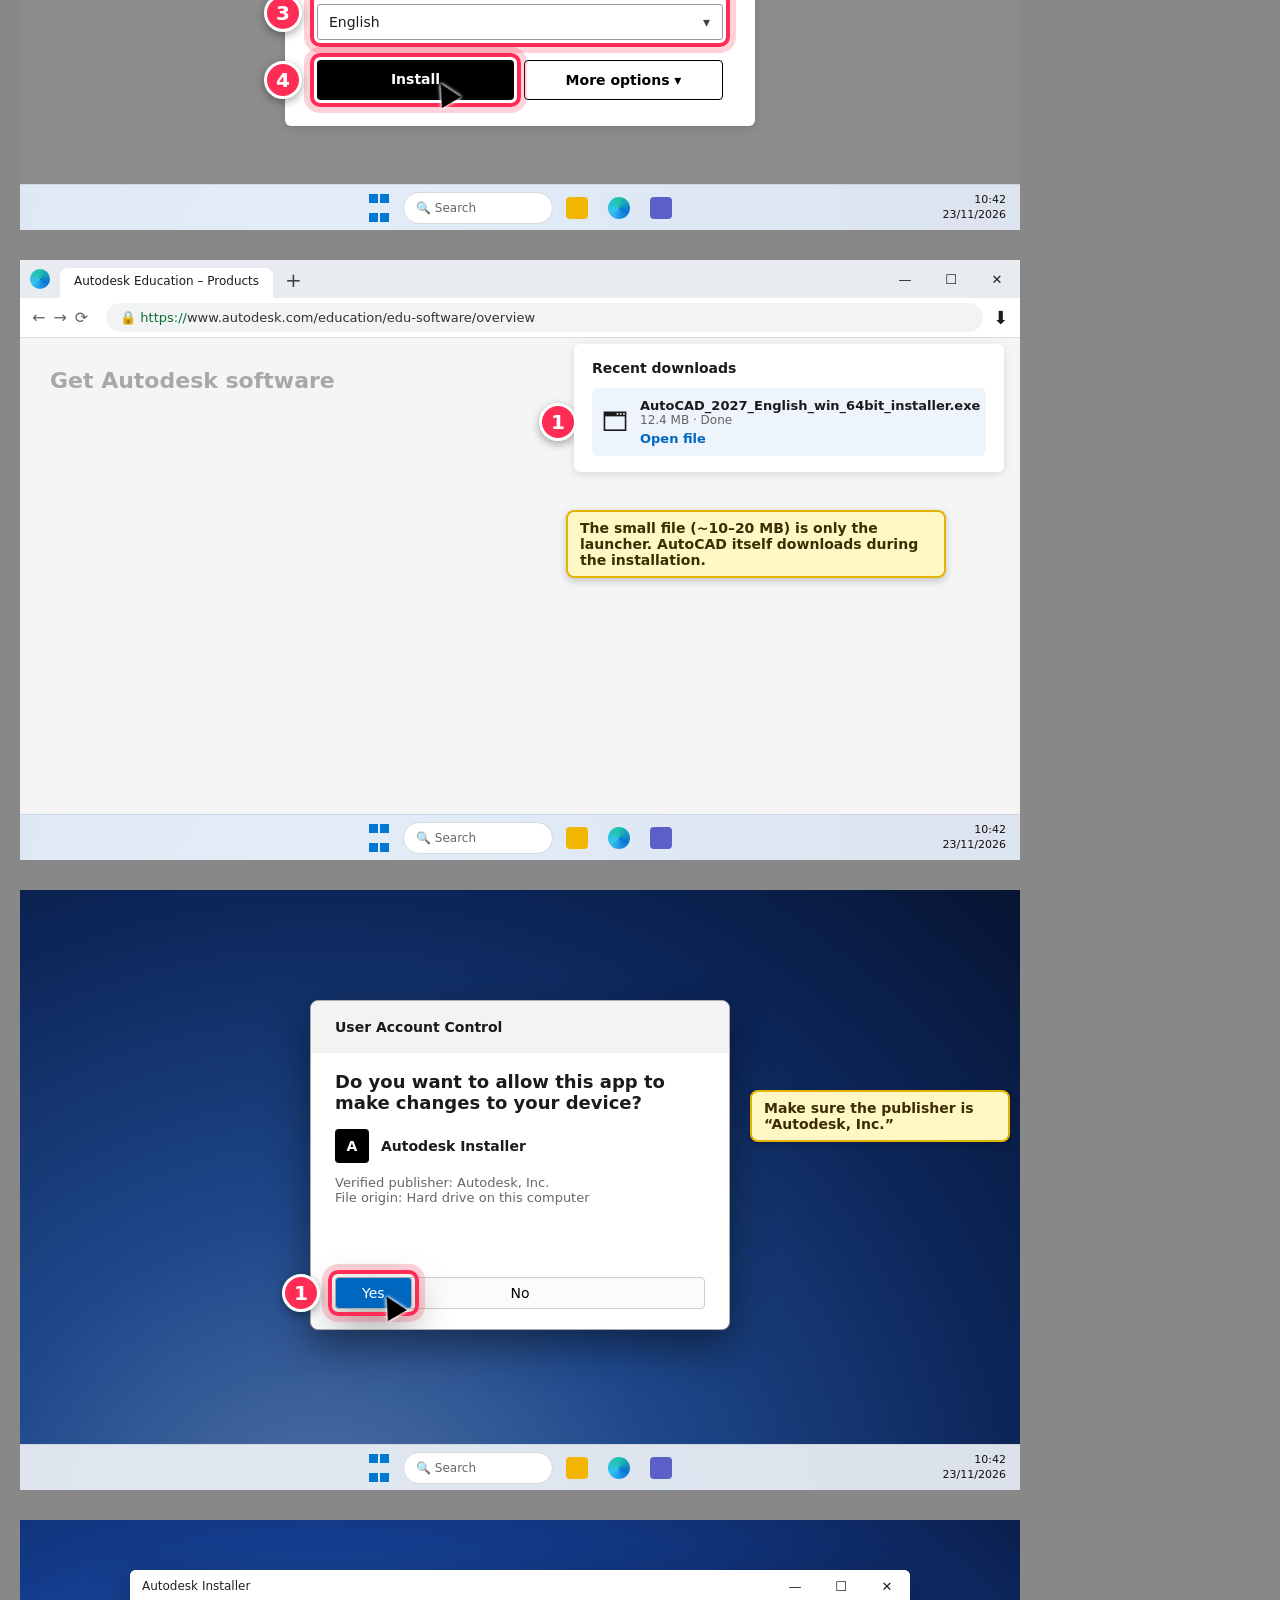
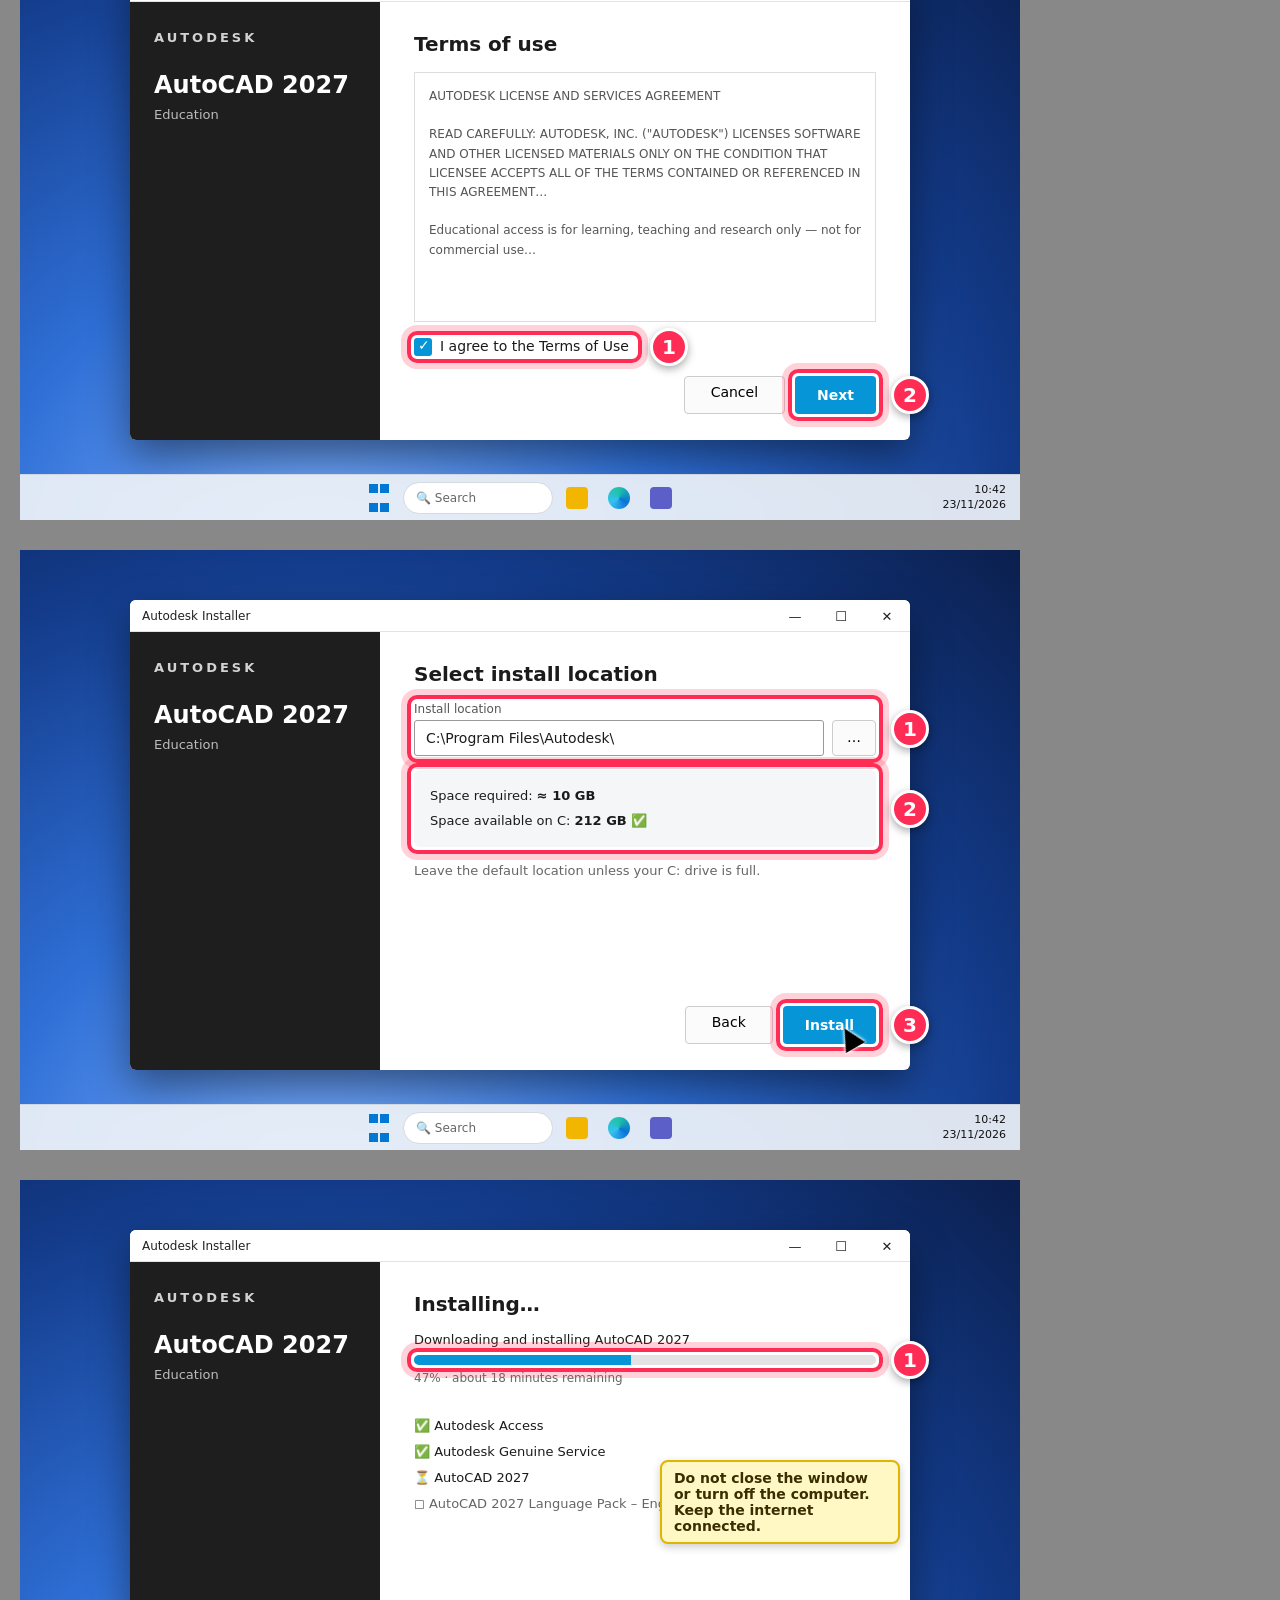
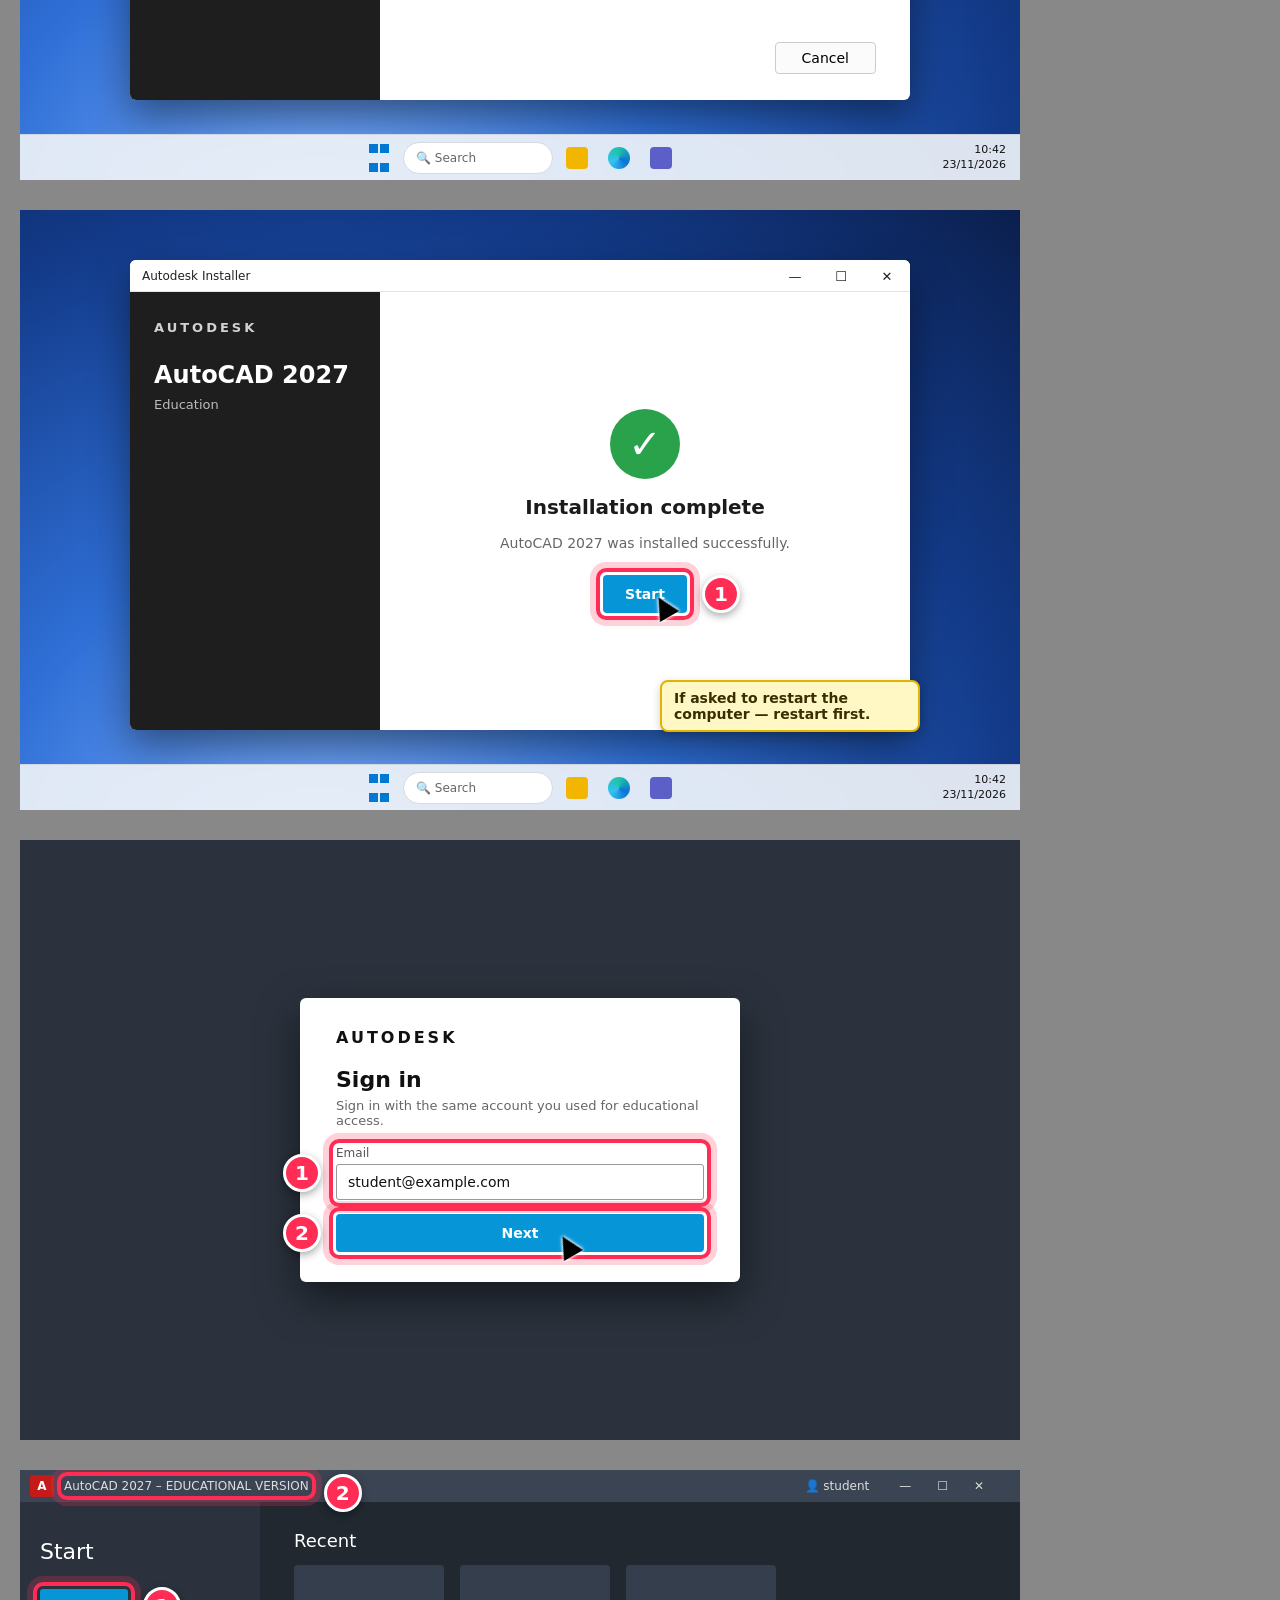
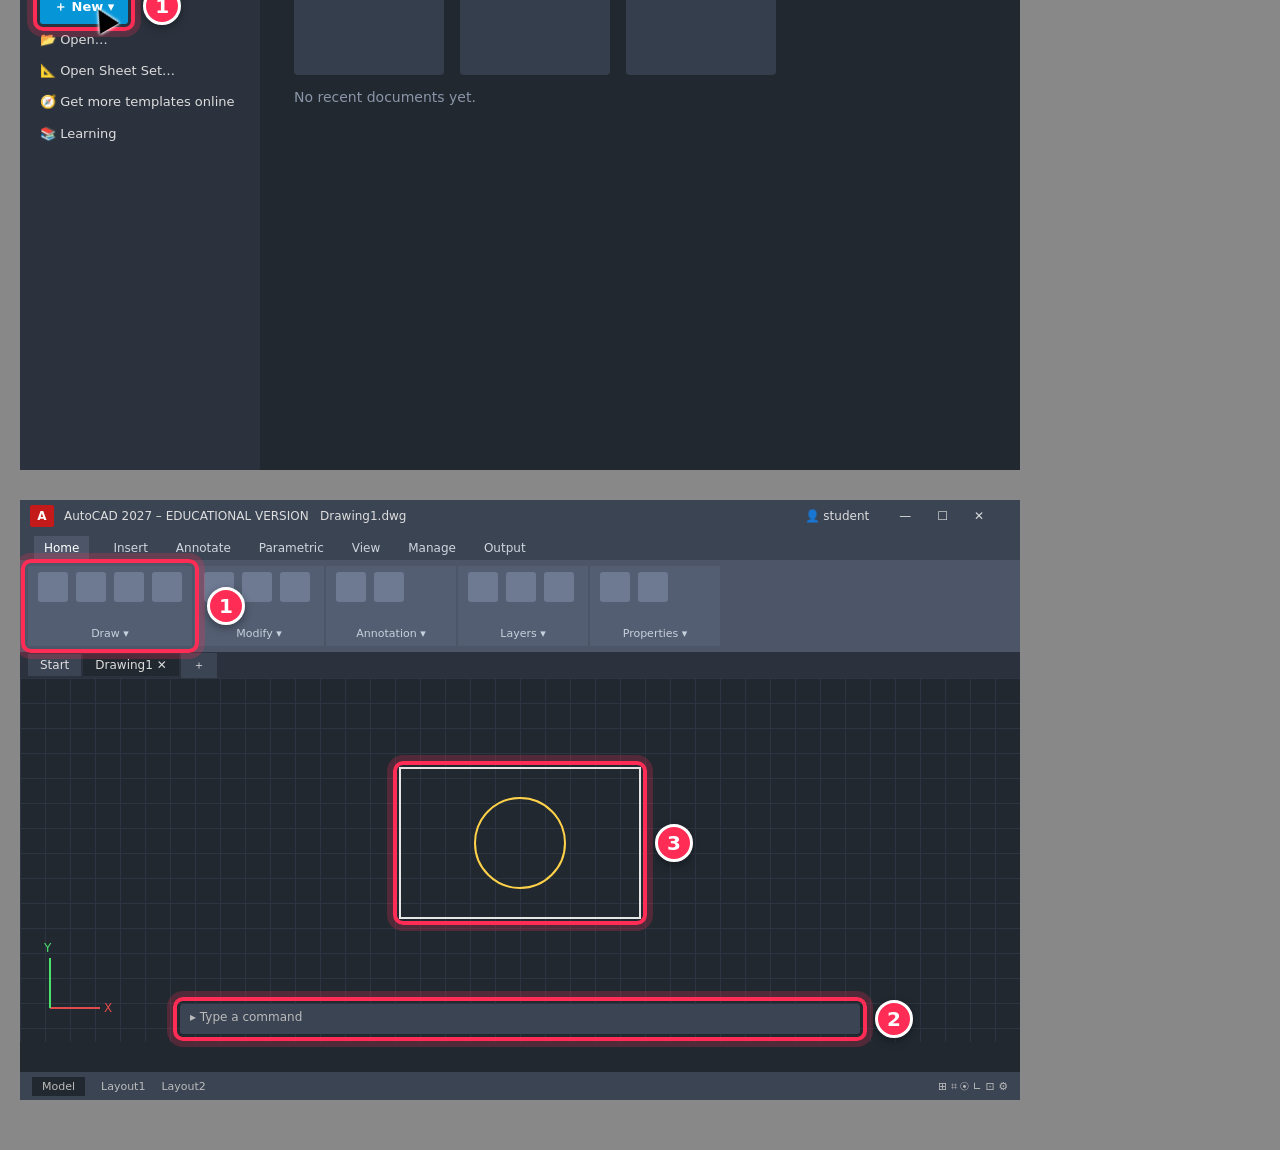
==== commit 871e75d4: "Redraw Windows Settings > About illustration, fix overlapping highlights, cache-bust images Co-Autho" ====
--- a/mockups/mockups.html
+++ b/mockups/mockups.html
@@ -124,33 +124,52 @@
 
 <!-- 01 — Windows: check system (Settings > System > About) -->
 <div class="shot desk" id="01-system-about">
-  <div class="win" style="left:70px;top:40px;width:860px;height:470px;background:#f3f3f3">
-    <div class="title">⚙ Settings<span class="x">–□✕</span></div>
-    <div style="display:flex;height:100%">
-      <div style="width:210px;padding:18px;font-size:13px;line-height:2.3;color:#333">
-        <div style="font-weight:600">🏠 Home</div>
-        <div style="background:#e5e5e5;border-radius:4px;padding-left:8px;font-weight:600">🖥 System</div>
-        <div>🔵 Bluetooth &amp; devices</div><div>🌐 Network &amp; internet</div><div>🎨 Personalization</div><div>📦 Apps</div><div>👤 Accounts</div><div>🔄 Windows Update</div>
-      </div>
-      <div style="flex:1;padding:18px 26px">
-        <div style="font-size:26px;font-weight:600;margin-bottom:16px">System › About</div>
-        <div class="card" style="padding:18px 22px">
-          <div style="font-weight:600;margin-bottom:12px">Device specifications</div>
-          <table style="font-size:14px;line-height:2.1;width:100%">
-            <tr><td class="muted" style="width:170px">Device name</td><td>STUDENT-PC</td></tr>
-            <tr><td class="muted">Processor</td><td>Intel(R) Core(TM) i5-12400 @ 2.50GHz</td></tr>
-            <tr data-hl="1"><td class="muted">Installed RAM</td><td><b>16.0 GB</b></td></tr>
-            <tr data-hl="2"><td class="muted">System type</td><td><b>64-bit operating system, x64-based processor</b></td></tr>
+  <div class="win" style="left:60px;top:22px;width:880px;height:510px;background:#f3f3f3;border-radius:8px">
+    <div style="height:40px;display:flex;align-items:center;padding-left:14px;font-size:12px;gap:12px;color:#222">
+      <span style="font-size:14px">←</span><span style="display:inline-block;width:16px;height:16px;border-radius:3px;background:linear-gradient(135deg,#7a8fa8,#4a5d75)"></span>Settings
+      <div class="winctl" style="height:40px;margin-left:auto"><span>—</span><span>☐</span><span>✕</span></div>
+    </div>
+    <div style="display:flex;height:calc(100% - 40px)">
+      <div style="width:250px;padding:6px 14px;font-size:13px;color:#1b1b1b">
+        <div style="display:flex;gap:12px;align-items:center;margin-bottom:14px">
+          <div style="width:56px;height:56px;border-radius:50%;background:#c8d6ea;display:flex;align-items:center;justify-content:center;font-size:26px">👤</div>
+          <div><b>Student</b><div class="muted" style="font-size:12px">Local Account</div></div>
+        </div>
+        <div style="background:#fff;border:1px solid #e1e1e1;border-bottom:2px solid #8a8a8a;border-radius:4px;padding:6px 10px;color:#777;margin-bottom:10px;display:flex">Find a setting<span style="margin-left:auto">🔍</span></div>
+        <div style="line-height:34px">
+          <div style="padding-left:12px">🏠&nbsp; Home</div>
+          <div style="padding-left:12px;background:#e9e9e9;border-radius:4px;position:relative;font-weight:600"><span style="position:absolute;left:0;top:9px;width:3px;height:16px;background:#0067c0;border-radius:2px"></span>💻&nbsp; System</div>
+          <div style="padding-left:12px">🔵&nbsp; Bluetooth &amp; devices</div>
+          <div style="padding-left:12px">📶&nbsp; Network &amp; internet</div>
+          <div style="padding-left:12px">🖌&nbsp; Personalization</div>
+          <div style="padding-left:12px">📦&nbsp; Apps</div>
+          <div style="padding-left:12px">👤&nbsp; Accounts</div>
+          <div style="padding-left:12px">🔄&nbsp; Windows Update</div>
+        </div>
+      </div>
+      <div style="flex:1;padding:4px 26px 0 14px">
+        <div style="font-size:28px;font-weight:600;margin-bottom:14px"><span class="muted" style="font-weight:400">System</span> &nbsp;›&nbsp; About</div>
+        <div style="background:#fbfbfb;border:1px solid #e5e5e5;border-radius:6px;padding:12px 18px;display:flex;align-items:center;margin-bottom:8px">
+          <div><b style="font-size:15px">STUDENT-PC</b><div class="muted" style="font-size:12px">Desktop</div></div>
+          <span class="btn wingrey" style="margin-left:auto;padding:5px 14px;font-size:13px">Rename this PC</span>
+        </div>
+        <div style="background:#fbfbfb;border:1px solid #e5e5e5;border-radius:6px;padding:12px 18px;margin-bottom:8px">
+          <div style="display:flex;align-items:center;margin-bottom:6px"><b>ⓘ&nbsp; Device specifications</b><span class="btn wingrey" style="margin-left:auto;padding:3px 14px;font-size:12px">Copy</span></div>
+          <table style="font-size:13px;width:100%;border-collapse:separate;border-spacing:0 7px">
+            <tr><td class="muted" style="width:150px;padding-left:24px">Device name</td><td>STUDENT-PC</td></tr>
+            <tr><td class="muted" style="padding-left:24px">Processor</td><td>12th Gen Intel(R) Core(TM) i5-12400 2.50 GHz</td></tr>
+            <tr data-hl="1" data-pad="3"><td class="muted" style="padding-left:24px">Installed RAM</td><td><b>16.0 GB</b> (15.7 GB usable)</td></tr>
+            <tr><td class="muted" style="padding-left:24px">Device ID</td><td>A1B2C3D4-…</td></tr>
+            <tr data-hl="2" data-pad="3"><td class="muted" style="padding-left:24px">System type</td><td><b>64-bit operating system, x64-based processor</b></td></tr>
           </table>
         </div>
-        <div class="card" style="padding:14px 22px;margin-top:14px">
-          <div style="font-weight:600;margin-bottom:8px">Windows specifications</div>
-          <table style="font-size:14px;line-height:2"><tr data-hl="3"><td class="muted" style="width:170px">Edition</td><td><b>Windows 11 Home</b></td></tr></table>
-        </div>
-      </div>
-    </div>
-  </div>
-  
+        <div style="background:#fbfbfb;border:1px solid #e5e5e5;border-radius:6px;padding:12px 18px">
+          <div style="margin-bottom:6px"><b>⊞&nbsp; Windows specifications</b></div>
+          <table style="font-size:13px;border-collapse:separate;border-spacing:0 4px"><tr data-hl="3" data-pad="3"><td class="muted" style="width:150px;padding-left:24px">Edition</td><td style="padding-right:10px"><b>Windows 11 Home</b></td></tr><tr><td class="muted" style="padding-left:24px">Version</td><td>24H2</td></tr></table>
+        </div>
+      </div>
+    </div>
+  </div>
 </div>
 
 <!-- 02 — Autodesk education page -->
@@ -493,7 +512,7 @@
 document.querySelectorAll('.shot').forEach(shot => {
   const sr = shot.getBoundingClientRect();
   shot.querySelectorAll('[data-hl]').forEach(el => {
-    const r = el.getBoundingClientRect(), pad = 7;
+    const r = el.getBoundingClientRect(), pad = +(el.dataset.pad || 7);
     const x = r.left - sr.left - pad, y = r.top - sr.top - pad, w = r.width + pad*2, h = r.height + pad*2;
     const hl = document.createElement('div'); hl.className = 'hl';
     Object.assign(hl.style, {left: x+'px', top: y+'px', width: w+'px', height: h+'px'}); shot.appendChild(hl);
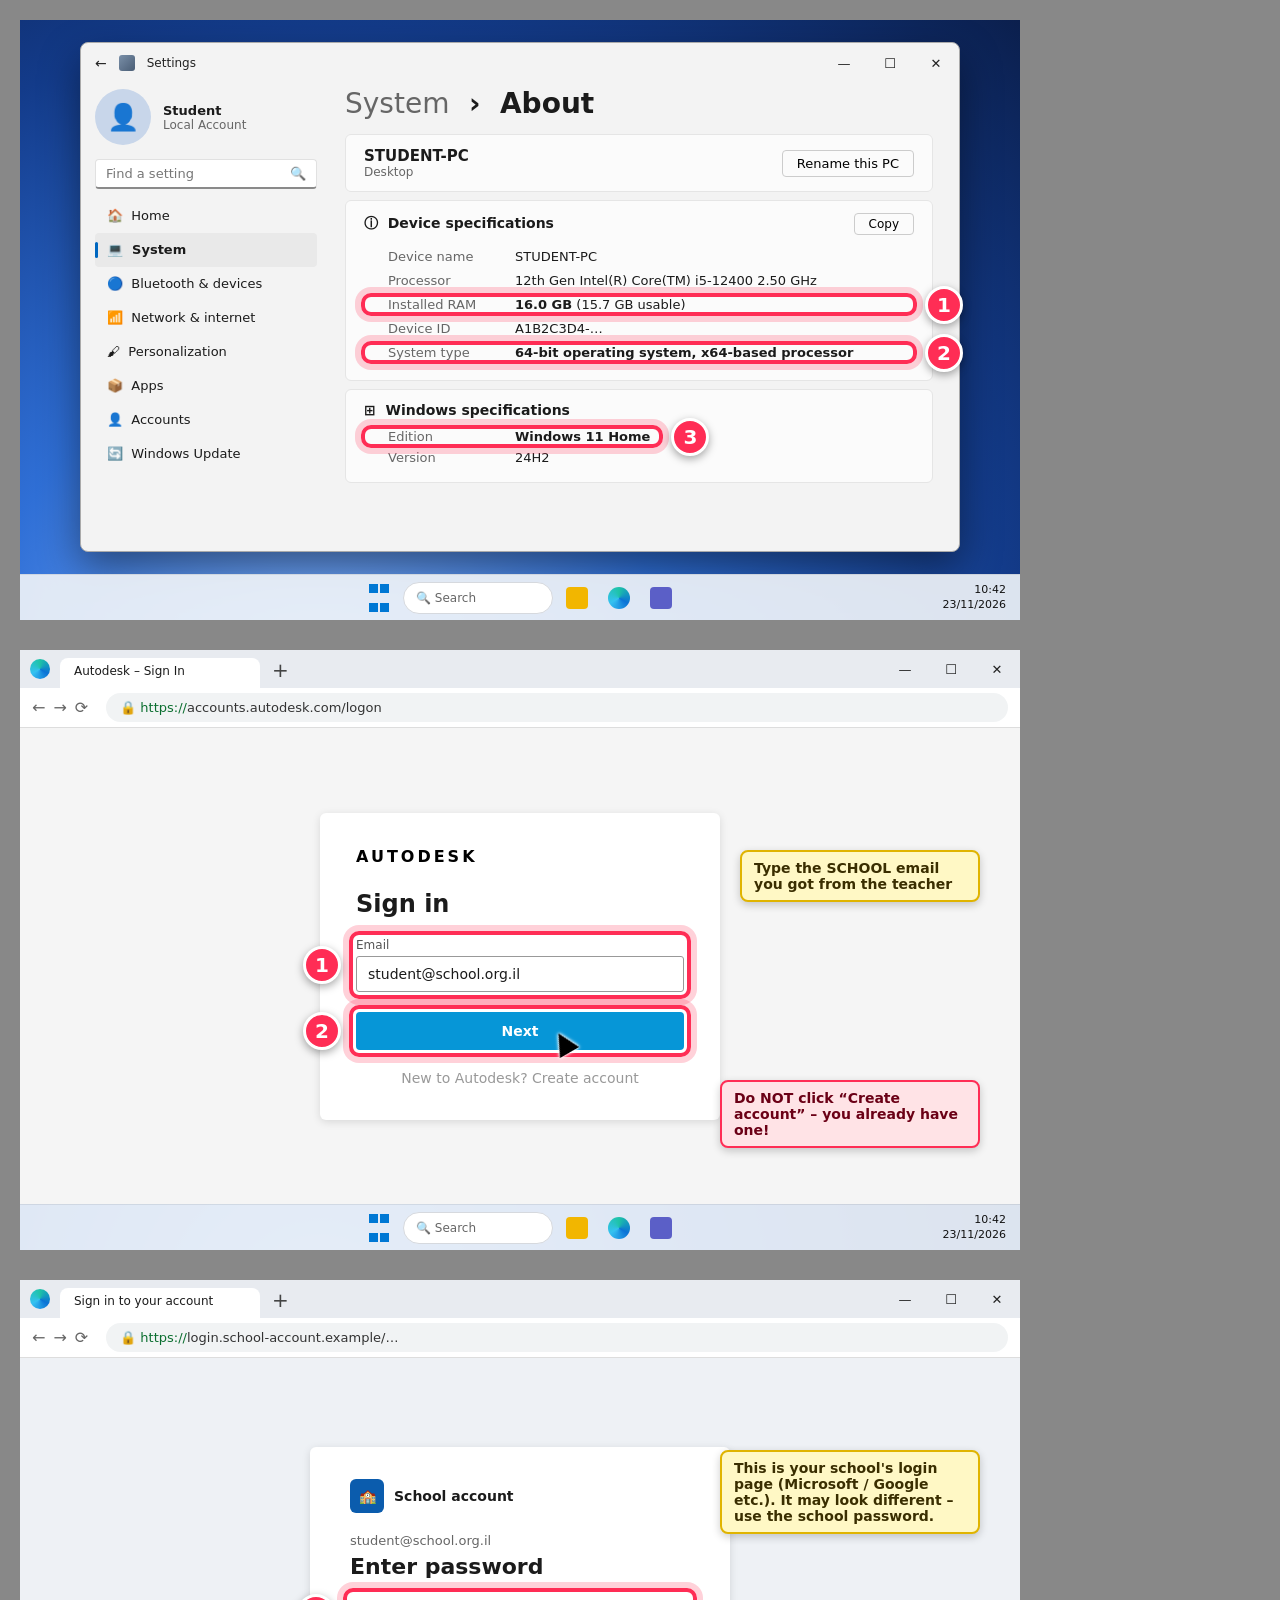
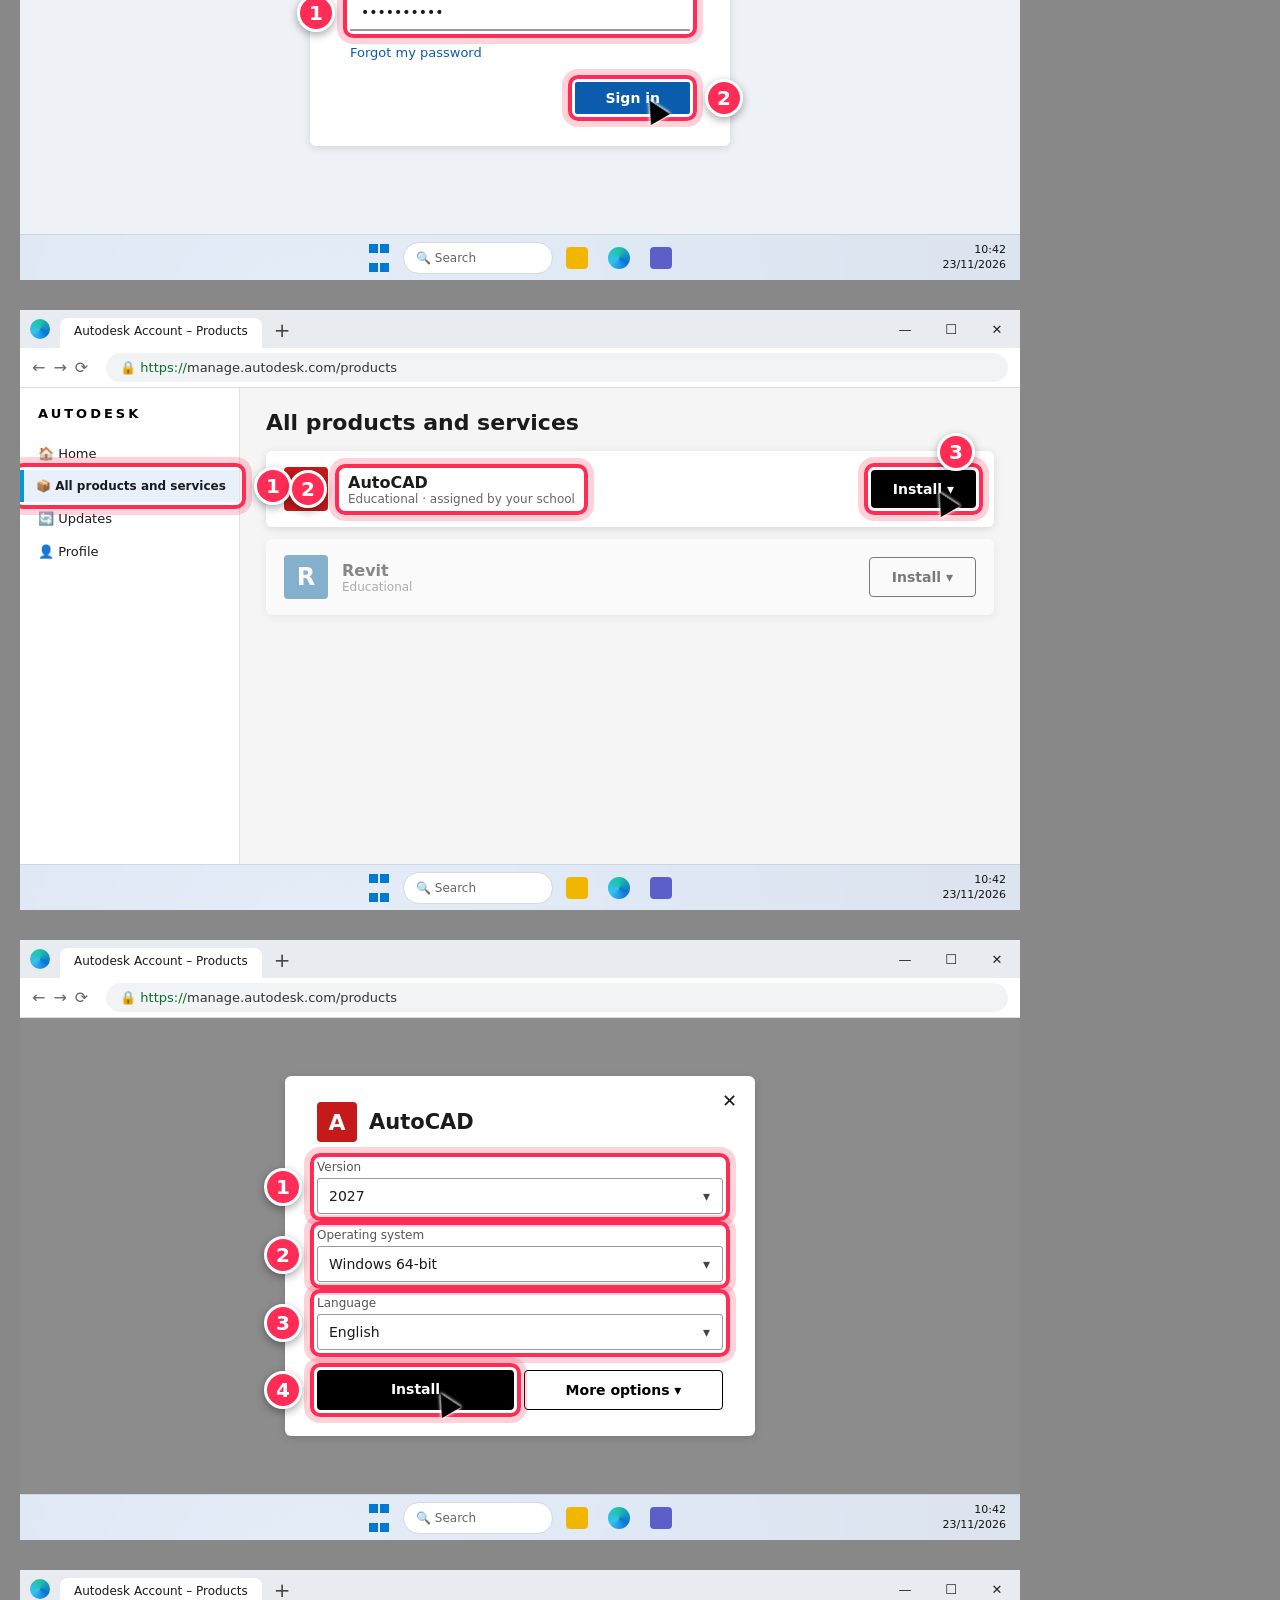
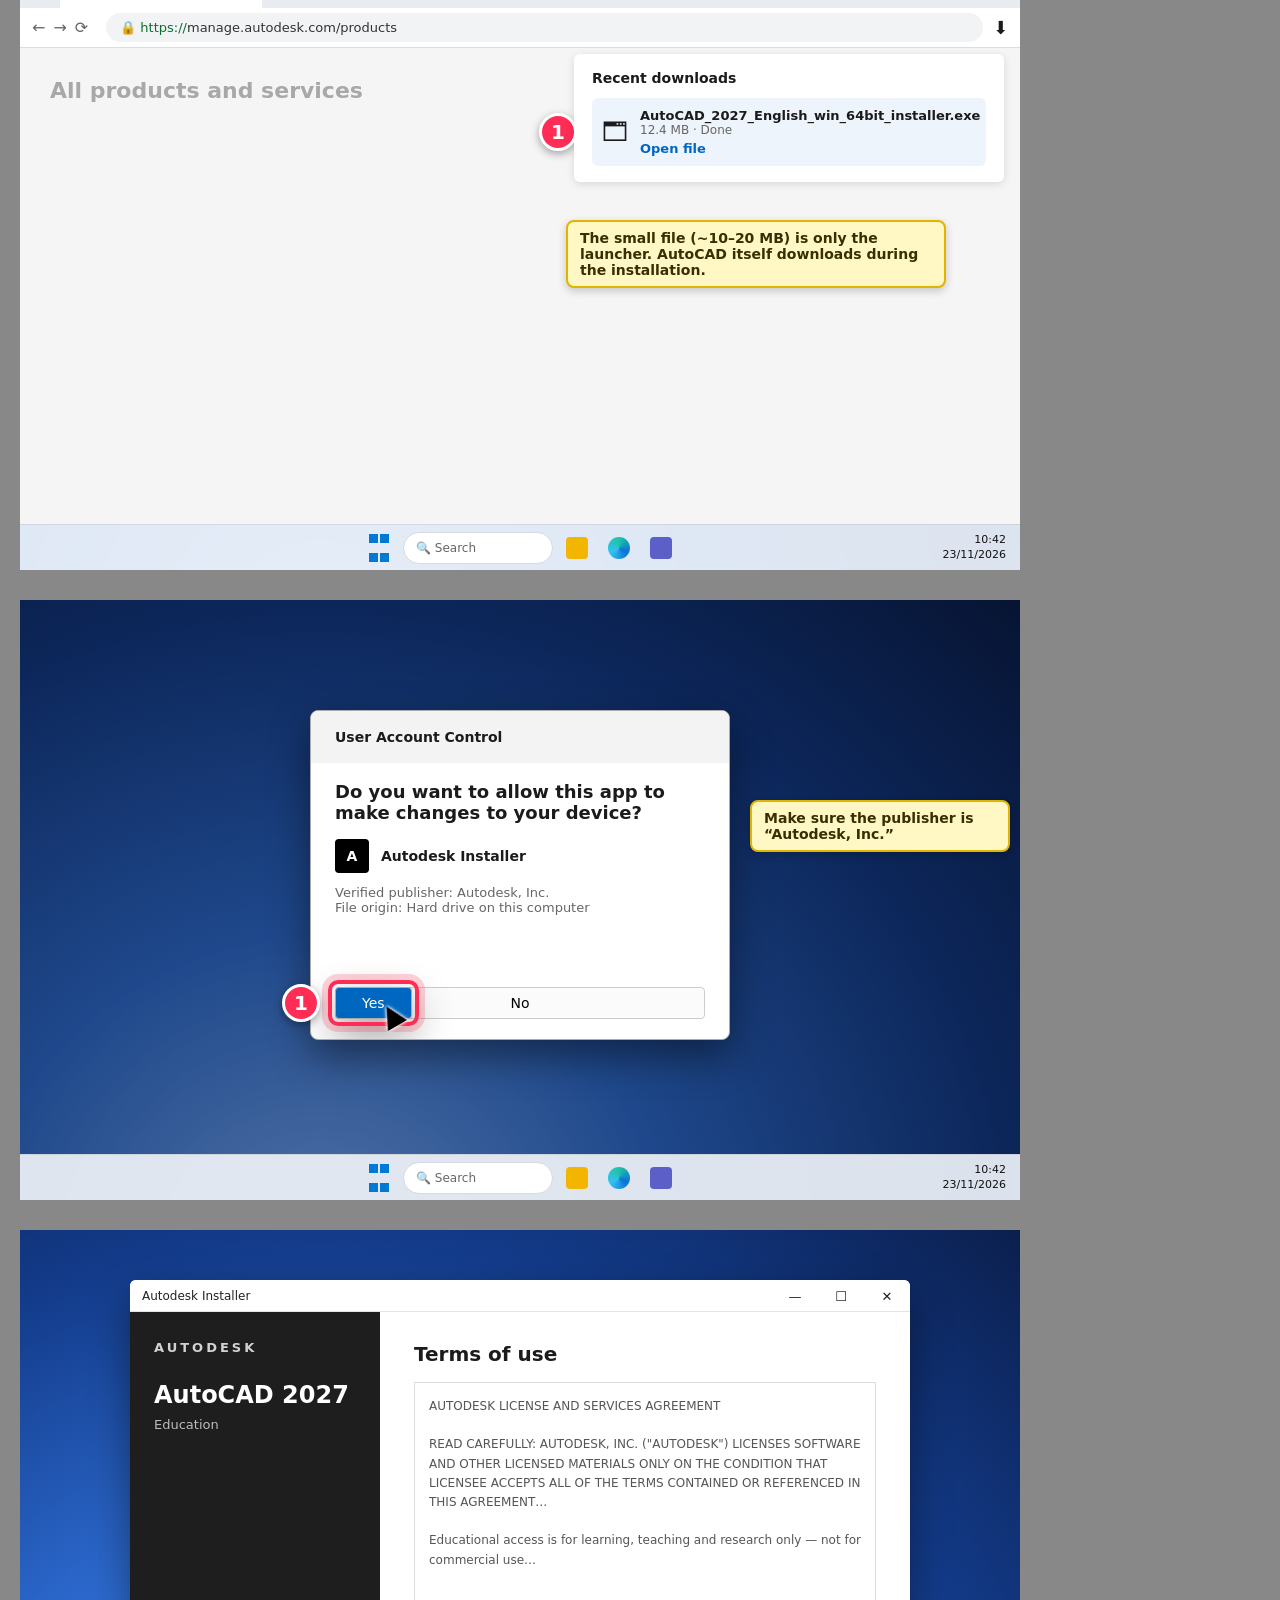
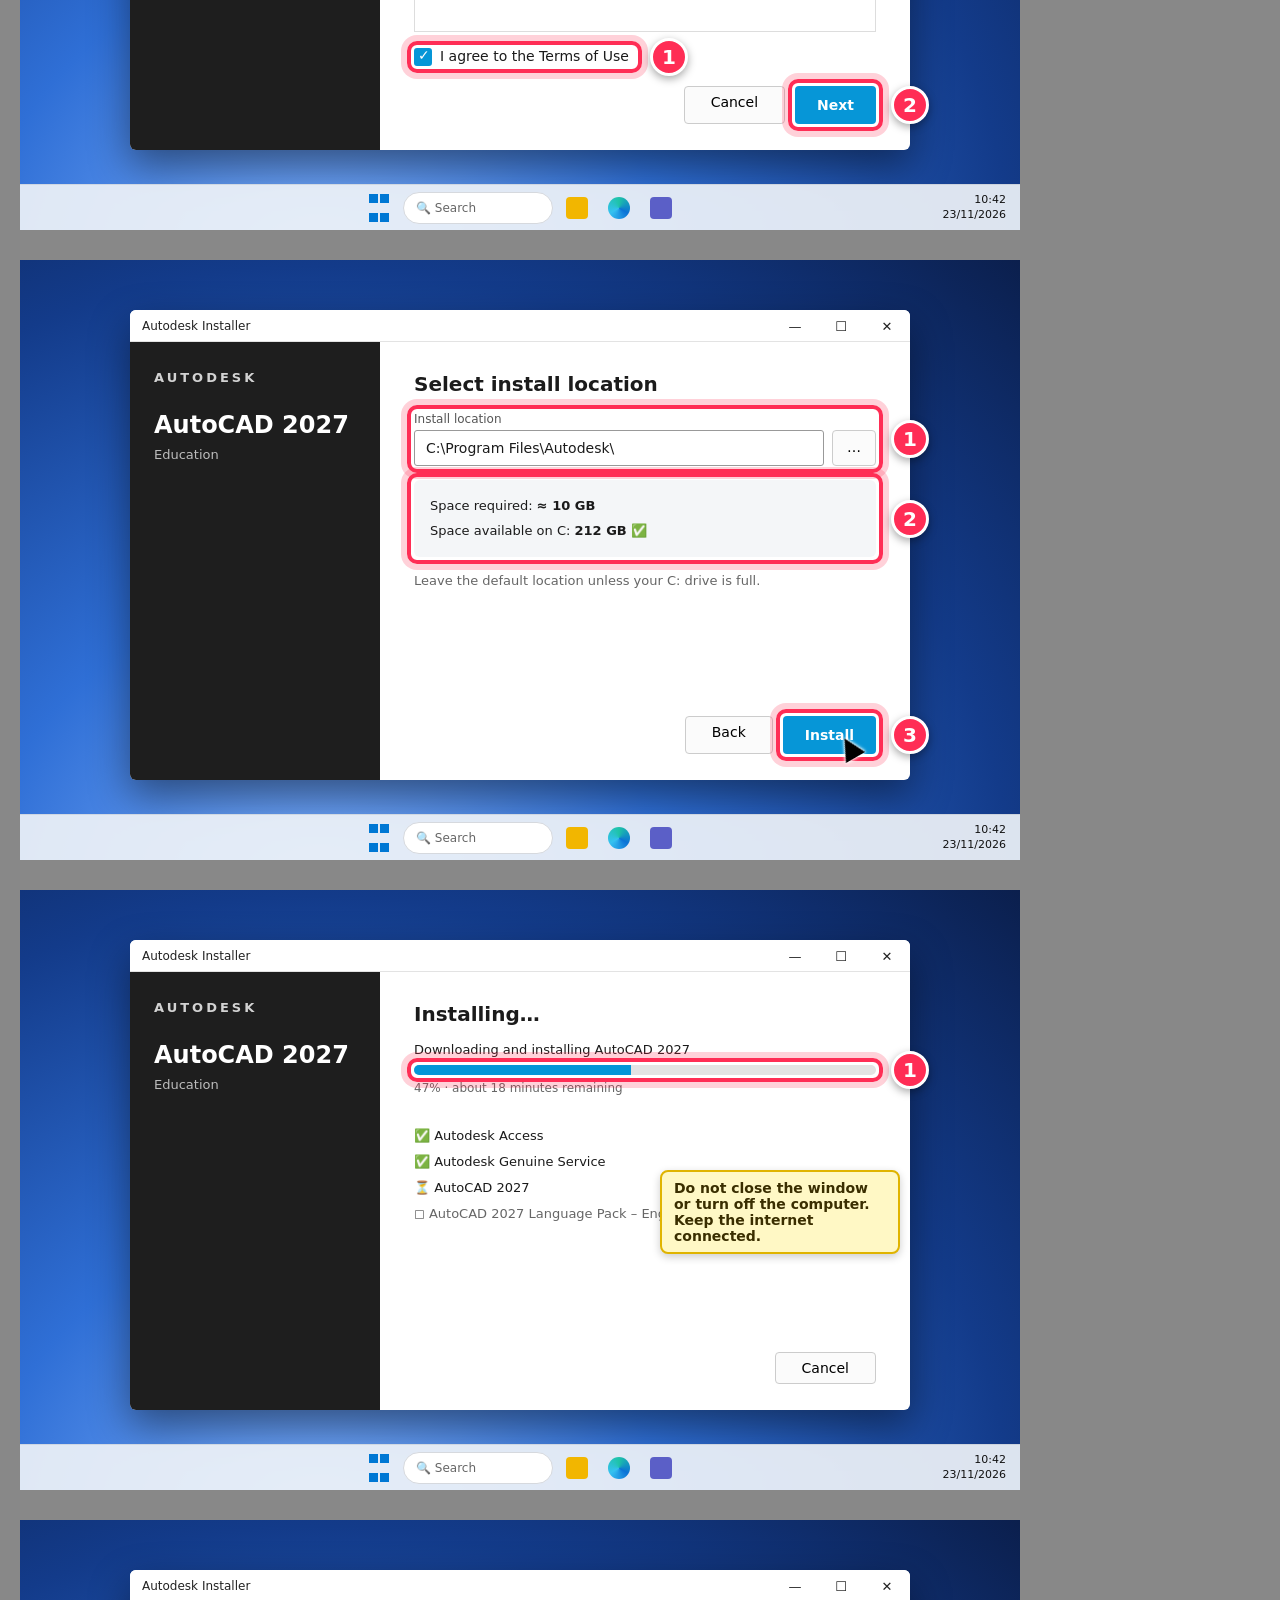
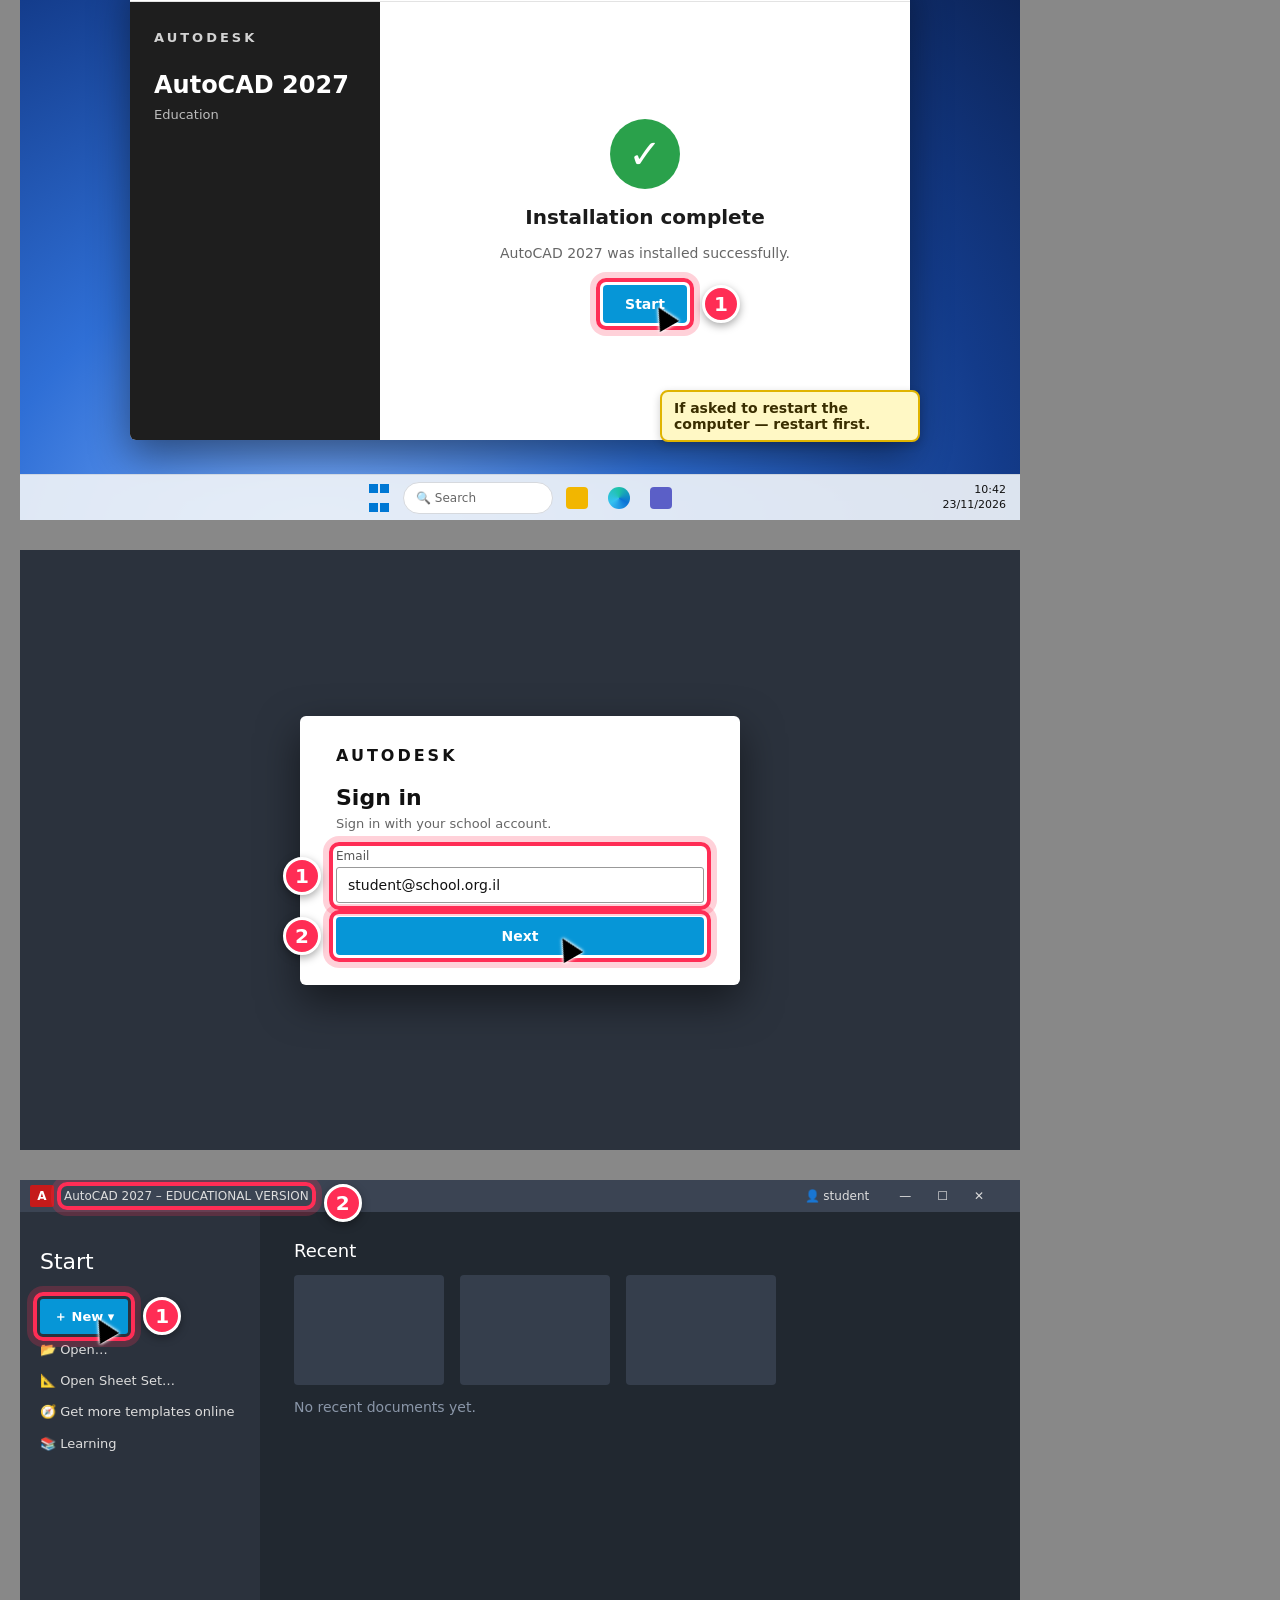
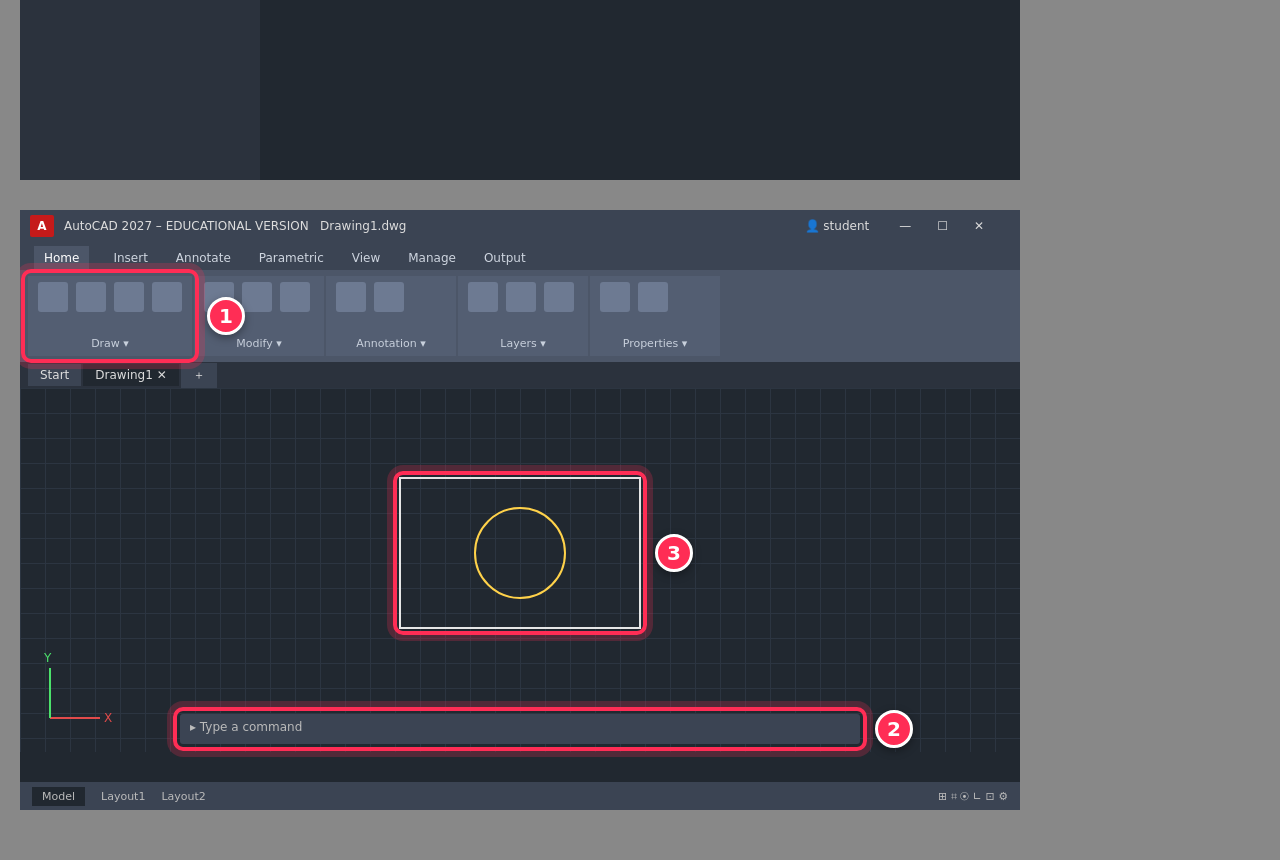
==== commit 335b0741: "Rewrite guide for students with an existing school Autodesk account Remove account creation and educ" ====
--- a/mockups/mockups.html
+++ b/mockups/mockups.html
@@ -172,29 +172,7 @@
   </div>
 </div>
 
-<!-- 02 — Autodesk education page -->
-<div class="shot" id="02-education-page">
-  <div class="browser">
-    <div class="tabs"><span class="edge">e</span><div class="tab">Autodesk Education | Free software for…</div><span class="newtab">+</span><div class="winctl"><span>—</span><span>☐</span><span>✕</span></div></div>
-    <div class="bar"><span class="nav">←→⟳</span><div class="url">🔒 <b>https://</b>www.autodesk.com/education/edu-software/overview</div></div>
-    <div class="page">
-      <div class="site-top"><span class="brand">AUTODESK</span><span>Products</span><span>Support</span><span>Learning</span><span style="margin-left:auto">Sign in</span></div>
-      <div style="display:flex;height:100%;background:linear-gradient(90deg,#fff 55%,#f2f2f2 55%)">
-        <div style="padding:46px 44px;width:56%">
-          <div class="muted" style="font-size:13px;letter-spacing:1px;margin-bottom:10px">AUTODESK EDUCATION</div>
-          <div style="font-size:36px;font-weight:700;line-height:1.15;margin-bottom:16px">Free Autodesk software for students and educators</div>
-          <div class="muted" style="font-size:15px;line-height:1.5;margin-bottom:26px">Eligible students and educators can get one-year educational access to Autodesk products and services.</div>
-          <span class="btn dark" data-hl="1" data-cursor>Get started</span>
-        </div>
-        <div style="flex:1;display:flex;align-items:center;justify-content:center">
-          <div style="width:300px;height:210px;border-radius:8px;background:repeating-linear-gradient(45deg,#d7dde6,#d7dde6 12px,#e5e9ef 12px,#e5e9ef 24px)"></div>
-        </div>
-      </div>
-    </div>
-  </div>
-</div>
-
-<!-- 03 — Sign in / Create account -->
+<!-- 03 — Sign in to Autodesk Account -->
 <div class="shot" id="03-sign-in">
   <div class="browser">
     <div class="tabs"><span class="edge">e</span><div class="tab">Autodesk – Sign In</div><span class="newtab">+</span><div class="winctl"><span>—</span><span>☐</span><span>✕</span></div></div>
@@ -203,110 +181,59 @@
       <div class="card" style="width:400px;padding:34px 36px">
         <div class="brand" style="color:#000;margin-bottom:24px">AUTODESK</div>
         <div style="font-size:24px;font-weight:600;margin-bottom:20px">Sign in</div>
-        <div class="field"><label>Email</label><div class="input">&nbsp;</div></div>
-        <div class="btn" style="width:100%;text-align:center;margin:6px 0 20px">Next</div>
-        <div style="text-align:center;font-size:14px">New to Autodesk? <a data-hl="1" style="color:#0696d7;font-weight:600">Create account</a></div>
-      </div>
-    </div>
-  </div>
-  <div class="note" style="left:700px;top:180px">Already have an Autodesk account? Just enter your email and sign in.</div>
-</div>
-
-<!-- 04 — Create account form (education) -->
-<div class="shot" id="04-create-account">
+        <div class="field" data-hl="1" data-side="left"><label>Email</label><div class="input">student@school.org.il</div></div>
+        <div class="btn" data-hl="2" data-side="left" data-cursor style="width:100%;text-align:center;margin:6px 0 20px">Next</div>
+        <div style="text-align:center;font-size:14px;color:#999">New to Autodesk? Create account</div>
+      </div>
+    </div>
+  </div>
+  <div class="note" style="left:720px;top:200px;max-width:240px">Type the SCHOOL email you got from the teacher</div>
+  <div class="note" style="left:700px;top:430px;max-width:260px;background:#ffe3e6;border-color:#ff2d55;color:#6b0016">Do NOT click “Create account” – you already have one!</div>
+</div>
+
+<!-- 04 — School sign-in page (generic) -->
+<div class="shot" id="04-school-login">
   <div class="browser">
-    <div class="tabs"><span class="edge">e</span><div class="tab">Autodesk Education – Create account</div><span class="newtab">+</span><div class="winctl"><span>—</span><span>☐</span><span>✕</span></div></div>
-    <div class="bar"><span class="nav">←→⟳</span><div class="url">🔒 <b>https://</b>www.autodesk.com/education/edu-software/…</div></div>
-    <div class="page" style="background:#f5f5f5;display:flex;justify-content:center;gap:24px;padding-top:24px">
-      <div class="card" style="width:400px;padding:24px 30px">
-        <div style="font-size:20px;font-weight:600;margin-bottom:14px">Get educational access</div>
-        <div class="field" data-hl="1" data-side="left"><label>Country, Territory, or Region of educational institution</label><div class="select">Israel</div></div>
-        <div class="field" data-hl="2" data-side="left"><label>Educational role</label><div class="select"><b>Student</b></div></div>
-        <div class="field" data-hl="3" data-side="left"><label>Institution type</label><div class="select">Secondary school / High school</div></div>
-        <div class="field" data-hl="4" data-side="left"><label>Date of birth</label><div class="select">15 / 03 / 2009</div></div>
-        <div data-hl="5" data-side="left" class="btn" style="width:100%;text-align:center">Next</div>
-      </div>
-      <div class="card" style="width:340px;padding:24px 30px;opacity:.55">
-        <div style="font-size:20px;font-weight:600;margin-bottom:14px">Create account</div>
-        <div style="display:flex;gap:10px"><div class="field" style="flex:1"><label>First name</label><div class="input">&nbsp;</div></div><div class="field" style="flex:1"><label>Last name</label><div class="input">&nbsp;</div></div></div>
-        <div class="field"><label>Email</label><div class="input">&nbsp;</div></div>
-        <div class="field"><label>Password</label><div class="input">&nbsp;</div></div>
-        <div style="font-size:12px"><span class="chk"></span>I agree to the Autodesk Terms of Use</div>
-      </div>
-    </div>
-  </div>
-  <div class="note" style="left:604px;top:500px">Then fill in name, email and password</div>
-</div>
-
-<!-- 05 — Verify education status (SheerID-style) -->
-<div class="shot" id="05-verify">
+    <div class="tabs"><span class="edge">e</span><div class="tab">Sign in to your account</div><span class="newtab">+</span><div class="winctl"><span>—</span><span>☐</span><span>✕</span></div></div>
+    <div class="bar"><span class="nav">←→⟳</span><div class="url">🔒 <b>https://</b>login.school-account.example/…</div></div>
+    <div class="page" style="background:#eef1f5;display:flex;align-items:center;justify-content:center">
+      <div class="card" style="width:420px;padding:32px 40px">
+        <div style="display:flex;align-items:center;gap:10px;margin-bottom:20px"><div style="width:34px;height:34px;border-radius:6px;background:#0b5cad;color:#fff;font-weight:800;display:flex;align-items:center;justify-content:center">🏫</div><b>School account</b></div>
+        <div class="muted" style="font-size:13px;margin-bottom:6px">student@school.org.il</div>
+        <div style="font-size:22px;font-weight:600;margin-bottom:16px">Enter password</div>
+        <div class="field" data-hl="1" data-side="left"><div class="input" style="border-width:0 0 2px 0;border-radius:0">••••••••••</div></div>
+        <div style="font-size:13px;color:#0b5cad;margin-bottom:22px">Forgot my password</div>
+        <div style="text-align:right"><span class="btn" data-hl="2" data-cursor style="background:#0b5cad;border-radius:2px;padding:8px 30px">Sign in</span></div>
+      </div>
+    </div>
+  </div>
+  <div class="note" style="left:700px;top:170px;max-width:260px">This is your school's login page (Microsoft / Google etc.). It may look different – use the school password.</div>
+</div>
+
+<!-- 05 — Autodesk Account: products -->
+<div class="shot" id="05-account-products">
   <div class="browser">
-    <div class="tabs"><span class="edge">e</span><div class="tab">Confirm your education status</div><span class="newtab">+</span><div class="winctl"><span>—</span><span>☐</span><span>✕</span></div></div>
-    <div class="bar"><span class="nav">←→⟳</span><div class="url">🔒 <b>https://</b>www.autodesk.com/education/edu-software/…/verify</div></div>
-    <div class="page" style="background:#f5f5f5;display:flex;align-items:flex-start;justify-content:center;padding-top:26px">
-      <div class="card" style="width:560px;padding:26px 34px">
-        <div style="font-size:22px;font-weight:600;margin-bottom:6px">Confirm your education status</div>
-        <div class="muted" style="margin-bottom:18px;font-size:13px">We couldn't automatically verify you. Please upload a document that shows your name, your school name and a current date.</div>
-        <div class="field" data-hl="1" data-side="left"><label>Educational institution name</label><div class="input">Amal High School …</div></div>
-        <div data-hl="2" data-side="left" style="border:2px dashed #9aa;border-radius:6px;padding:22px;text-align:center;margin:8px 0 18px;background:#fafcfd">
-          <div style="font-size:28px">📄</div>
-          <div style="font-weight:600;margin:4px 0">Drag a file here or <span style="color:#0696d7">browse</span></div>
-          <div class="muted" style="font-size:12px">JPG, PNG or PDF · student ID / enrolment certificate</div>
-        </div>
-        <div style="text-align:right"><span class="btn" data-hl="3">Submit</span></div>
-      </div>
-    </div>
-  </div>
-</div>
-
-<!-- 06 — Verification email -->
-<div class="shot" id="06-approved-mail">
-  <div class="browser">
-    <div class="tabs"><span class="edge">e</span><div class="tab">Inbox – Mail</div><span class="newtab">+</span><div class="winctl"><span>—</span><span>☐</span><span>✕</span></div></div>
-    <div class="bar"><span class="nav">←→⟳</span><div class="url">🔒 <b>https://</b>mail.example.com/inbox</div></div>
-    <div class="page" style="display:flex">
-      <div class="mail-list" style="width:330px;border-right:1px solid #ddd">
-        <div data-hl="1" style="background:#e8f1fb;border-left:4px solid #0696d7"><b>Autodesk Education</b><br><b>You're verified for educational access</b><br><span class="muted">Your access is active for one year…</span></div>
-        <div><b>Class group</b><br>Homework for Sunday<br><span class="muted">…</span></div>
-        <div><b>School</b><br>Weekly schedule<br><span class="muted">…</span></div>
-      </div>
-      <div style="flex:1;padding:28px 36px 28px 64px">
-        <div style="font-size:22px;font-weight:600;margin-bottom:6px">You're verified for educational access</div>
-        <div class="muted" style="margin-bottom:22px;font-size:13px">From: Autodesk Education</div>
-        <div style="background:#000;color:#fff;padding:16px 20px;font-weight:700;letter-spacing:3px">AUTODESK</div>
-        <div style="padding:20px 4px;line-height:1.6">Congratulations! Your educational status has been confirmed.<br>You now have <b>one year</b> of access to Autodesk software, including AutoCAD.</div>
-        <span class="btn dark" data-hl="2" data-cursor>Get products</span>
-      </div>
-    </div>
-  </div>
-</div>
-
-<!-- 07 — Products list, AutoCAD card -->
-<div class="shot" id="07-products">
-  <div class="browser">
-    <div class="tabs"><span class="edge">e</span><div class="tab">Autodesk Education – Products</div><span class="newtab">+</span><div class="winctl"><span>—</span><span>☐</span><span>✕</span></div></div>
-    <div class="bar"><span class="nav">←→⟳</span><div class="url">🔒 <b>https://</b>www.autodesk.com/education/edu-software/overview?sorting=featured&amp;filters=individual</div></div>
-    <div class="page" style="background:#f5f5f5;padding:24px 30px">
-      <div style="font-size:22px;font-weight:600;margin-bottom:6px">Get Autodesk software</div>
-      <div style="display:flex;gap:10px;margin-bottom:18px"><div class="input" data-hl="1" style="width:300px">🔍 AutoCAD</div><div class="select" style="width:180px">All products</div></div>
-      <div style="display:flex;gap:18px">
-        <div class="card" style="width:220px;padding:18px">
-          <div style="width:46px;height:46px;background:#c51a1a;color:#fff;font-weight:800;font-size:26px;display:flex;align-items:center;justify-content:center;border-radius:4px">A</div>
-          <div style="font-weight:700;font-size:17px;margin:12px 0 4px">AutoCAD</div>
-          <div class="muted" style="font-size:12px;height:52px">2D and 3D CAD software for drafting and design</div>
-          <span class="btn dark" data-hl="2" data-cursor style="width:100%;text-align:center">Get product</span>
-        </div>
-        <div class="card" style="width:220px;padding:18px;opacity:.6">
-          <div style="width:46px;height:46px;background:#156ba6;color:#fff;font-weight:800;font-size:26px;display:flex;align-items:center;justify-content:center;border-radius:4px">R</div>
-          <div style="font-weight:700;font-size:17px;margin:12px 0 4px">Revit</div>
-          <div class="muted" style="font-size:12px;height:52px">BIM software for architecture and engineering</div>
-          <span class="btn ghost" style="width:100%;text-align:center">Get product</span>
-        </div>
-        <div class="card" style="width:220px;padding:18px;opacity:.6">
-          <div style="width:46px;height:46px;background:#e37a1f;color:#fff;font-weight:800;font-size:26px;display:flex;align-items:center;justify-content:center;border-radius:4px">F</div>
-          <div style="font-weight:700;font-size:17px;margin:12px 0 4px">Fusion</div>
-          <div class="muted" style="font-size:12px;height:52px">3D CAD, CAM and CAE in the cloud</div>
-          <span class="btn ghost" style="width:100%;text-align:center">Get product</span>
+    <div class="tabs"><span class="edge">e</span><div class="tab">Autodesk Account – Products</div><span class="newtab">+</span><div class="winctl"><span>—</span><span>☐</span><span>✕</span></div></div>
+    <div class="bar"><span class="nav">←→⟳</span><div class="url">🔒 <b>https://</b>manage.autodesk.com/products</div></div>
+    <div class="page" style="display:flex;background:#f5f5f5">
+      <div style="width:220px;background:#fff;border-right:1px solid #e3e3e3;padding:18px 0;font-size:13px">
+        <div class="brand" style="color:#000;padding:0 18px 16px;font-size:13px">AUTODESK</div>
+        <div style="padding:9px 18px">🏠 Home</div>
+        <div data-hl="1" style="padding:9px 12px;background:#e8f1fb;border-left:4px solid #0696d7;font-weight:600;font-size:12px">📦 All products and services</div>
+        <div style="padding:9px 18px">🔄 Updates</div>
+        <div style="padding:9px 18px">👤 Profile</div>
+      </div>
+      <div style="flex:1;padding:22px 26px">
+        <div style="font-size:22px;font-weight:600;margin-bottom:16px">All products and services</div>
+        <div class="card" style="padding:16px 18px;display:flex;align-items:center;gap:14px;margin-bottom:12px">
+          <div style="width:44px;height:44px;background:#c51a1a;color:#fff;font-weight:800;font-size:24px;display:flex;align-items:center;justify-content:center;border-radius:4px">A</div>
+          <div data-hl="2" data-side="left" style="padding:2px 6px"><b style="font-size:16px">AutoCAD</b><div class="muted" style="font-size:12px">Educational · assigned by your school</div></div>
+          <span class="btn dark" data-hl="3" data-cursor style="margin-left:auto">Install ▾</span>
+        </div>
+        <div class="card" style="padding:16px 18px;display:flex;align-items:center;gap:14px;opacity:.5">
+          <div style="width:44px;height:44px;background:#156ba6;color:#fff;font-weight:800;font-size:24px;display:flex;align-items:center;justify-content:center;border-radius:4px">R</div>
+          <div><b style="font-size:16px">Revit</b><div class="muted" style="font-size:12px">Educational</div></div>
+          <span class="btn ghost" style="margin-left:auto">Install ▾</span>
         </div>
       </div>
     </div>
@@ -316,8 +243,8 @@
 <!-- 08 — Download options -->
 <div class="shot" id="08-download-options">
   <div class="browser">
-    <div class="tabs"><span class="edge">e</span><div class="tab">Autodesk Education – Products</div><span class="newtab">+</span><div class="winctl"><span>—</span><span>☐</span><span>✕</span></div></div>
-    <div class="bar"><span class="nav">←→⟳</span><div class="url">🔒 <b>https://</b>www.autodesk.com/education/edu-software/overview</div></div>
+    <div class="tabs"><span class="edge">e</span><div class="tab">Autodesk Account – Products</div><span class="newtab">+</span><div class="winctl"><span>—</span><span>☐</span><span>✕</span></div></div>
+    <div class="bar"><span class="nav">←→⟳</span><div class="url">🔒 <b>https://</b>manage.autodesk.com/products</div></div>
     <div class="page" style="background:rgba(0,0,0,.45);display:flex;align-items:center;justify-content:center">
       <div class="card" style="width:470px;padding:26px 32px;position:relative">
         <div style="position:absolute;right:18px;top:14px;font-size:18px">✕</div>
@@ -337,8 +264,8 @@
 <!-- 09 — Browser downloads -->
 <div class="shot" id="09-downloaded">
   <div class="browser">
-    <div class="tabs"><span class="edge">e</span><div class="tab">Autodesk Education – Products</div><span class="newtab">+</span><div class="winctl"><span>—</span><span>☐</span><span>✕</span></div></div>
-    <div class="bar"><span class="nav">←→⟳</span><div class="url">🔒 <b>https://</b>www.autodesk.com/education/edu-software/overview</div><span style="font-size:18px">⬇</span></div>
+    <div class="tabs"><span class="edge">e</span><div class="tab">Autodesk Account – Products</div><span class="newtab">+</span><div class="winctl"><span>—</span><span>☐</span><span>✕</span></div></div>
+    <div class="bar"><span class="nav">←→⟳</span><div class="url">🔒 <b>https://</b>manage.autodesk.com/products</div><span style="font-size:18px">⬇</span></div>
     <div class="page" style="background:#f5f5f5">
       <div class="card" style="position:absolute;right:16px;top:6px;width:430px;padding:16px 18px;z-index:2">
         <div style="font-weight:600;margin-bottom:12px">Recent downloads</div>
@@ -347,7 +274,7 @@
           <div style="flex:1"><div style="font-weight:600;font-size:13px">AutoCAD_2027_English_win_64bit_installer.exe</div><div class="muted" style="font-size:12px">12.4 MB · Done</div><div style="color:#0067c0;font-size:13px;margin-top:4px;font-weight:600">Open file</div></div>
         </div>
       </div>
-      <div style="padding:30px;opacity:.35"><div style="font-size:22px;font-weight:600">Get Autodesk software</div></div>
+      <div style="padding:30px;opacity:.35"><div style="font-size:22px;font-weight:600">All products and services</div></div>
     </div>
   </div>
   <div class="note" style="left:546px;top:250px;max-width:380px">The small file (~10–20 MB) is only the launcher. AutoCAD itself downloads during the installation.</div>
@@ -438,8 +365,8 @@
       <div style="width:440px;background:#fff;color:#111;border-radius:6px;padding:30px 36px;box-shadow:0 16px 40px rgba(0,0,0,.5)">
         <div class="brand" style="margin-bottom:20px">AUTODESK</div>
         <div style="font-size:22px;font-weight:600;margin-bottom:6px">Sign in</div>
-        <div class="muted" style="font-size:13px;margin-bottom:18px">Sign in with the same account you used for educational access.</div>
-        <div class="field" data-hl="1" data-side="left"><label>Email</label><div class="input">student@example.com</div></div>
+        <div class="muted" style="font-size:13px;margin-bottom:18px">Sign in with your school account.</div>
+        <div class="field" data-hl="1" data-side="left"><label>Email</label><div class="input">student@school.org.il</div></div>
         <div data-hl="2" data-side="left" data-cursor class="btn" style="width:100%;text-align:center">Next</div>
       </div>
     </div>
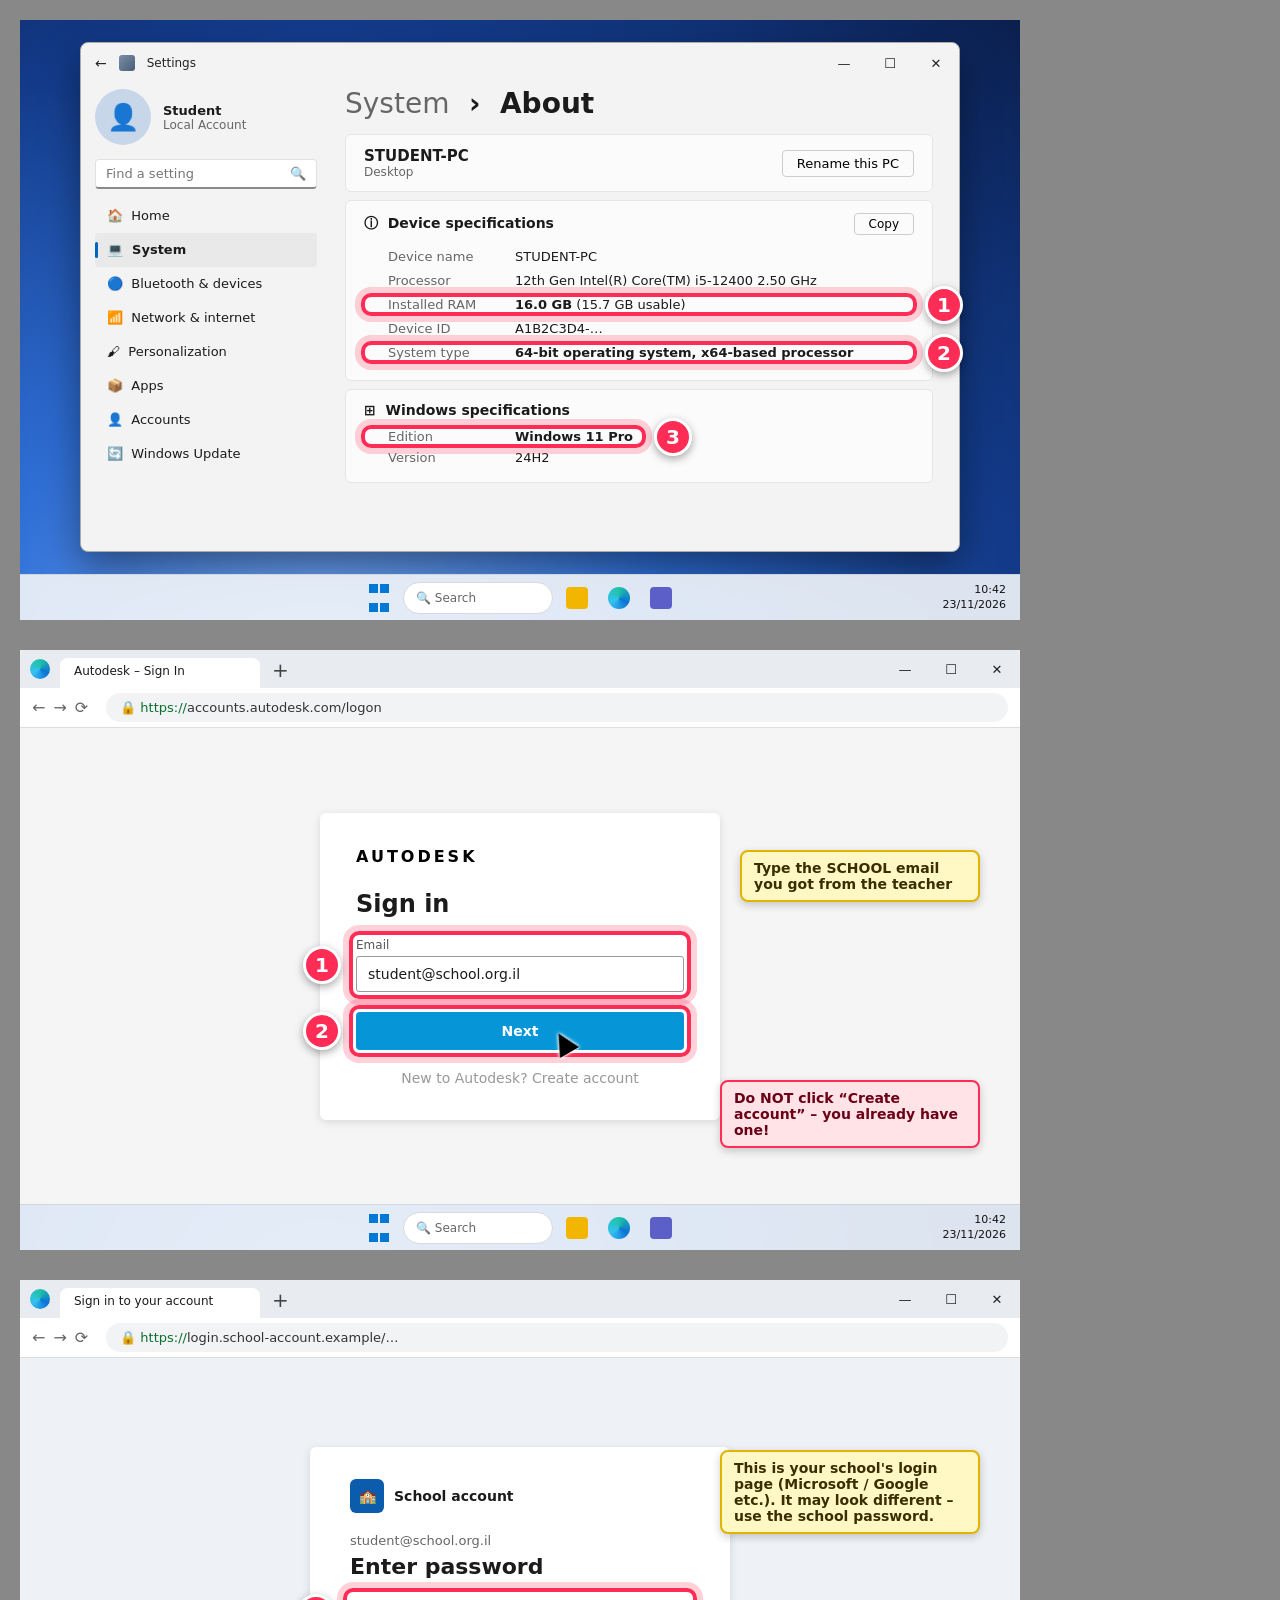
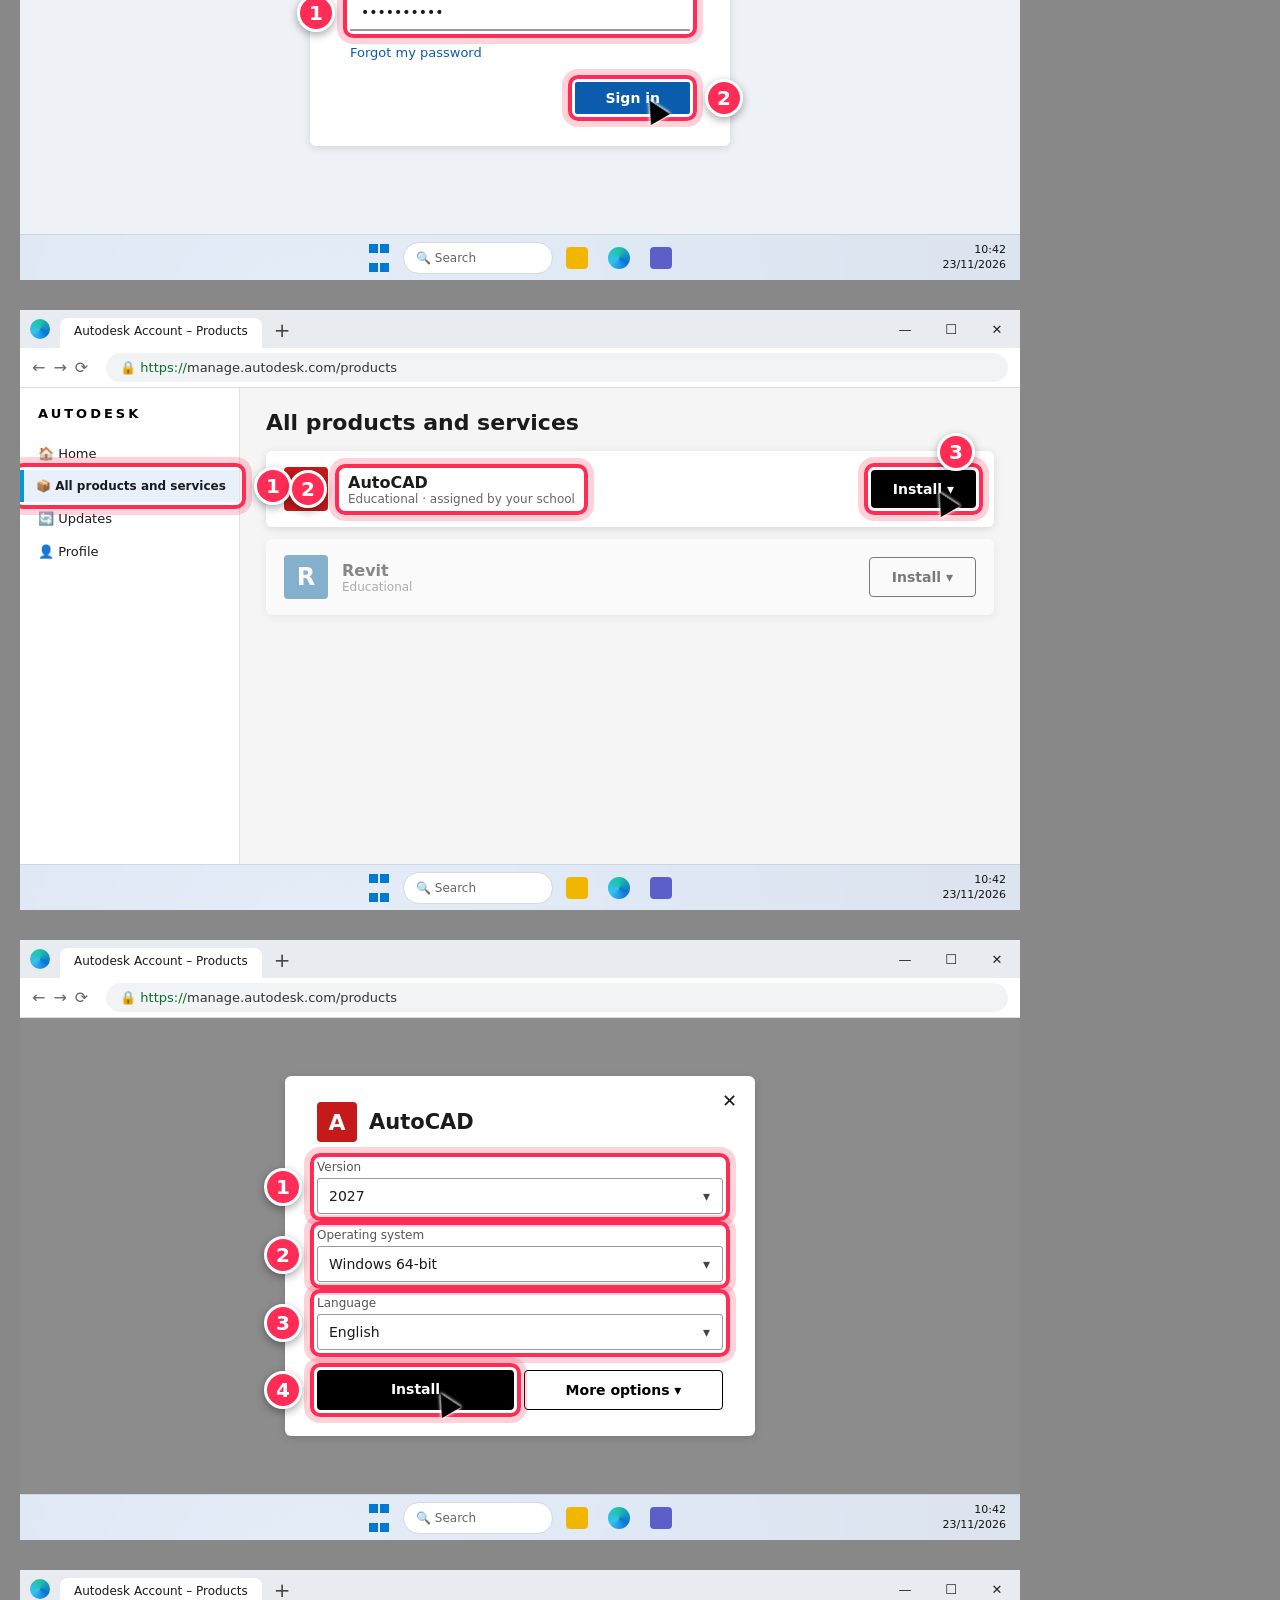
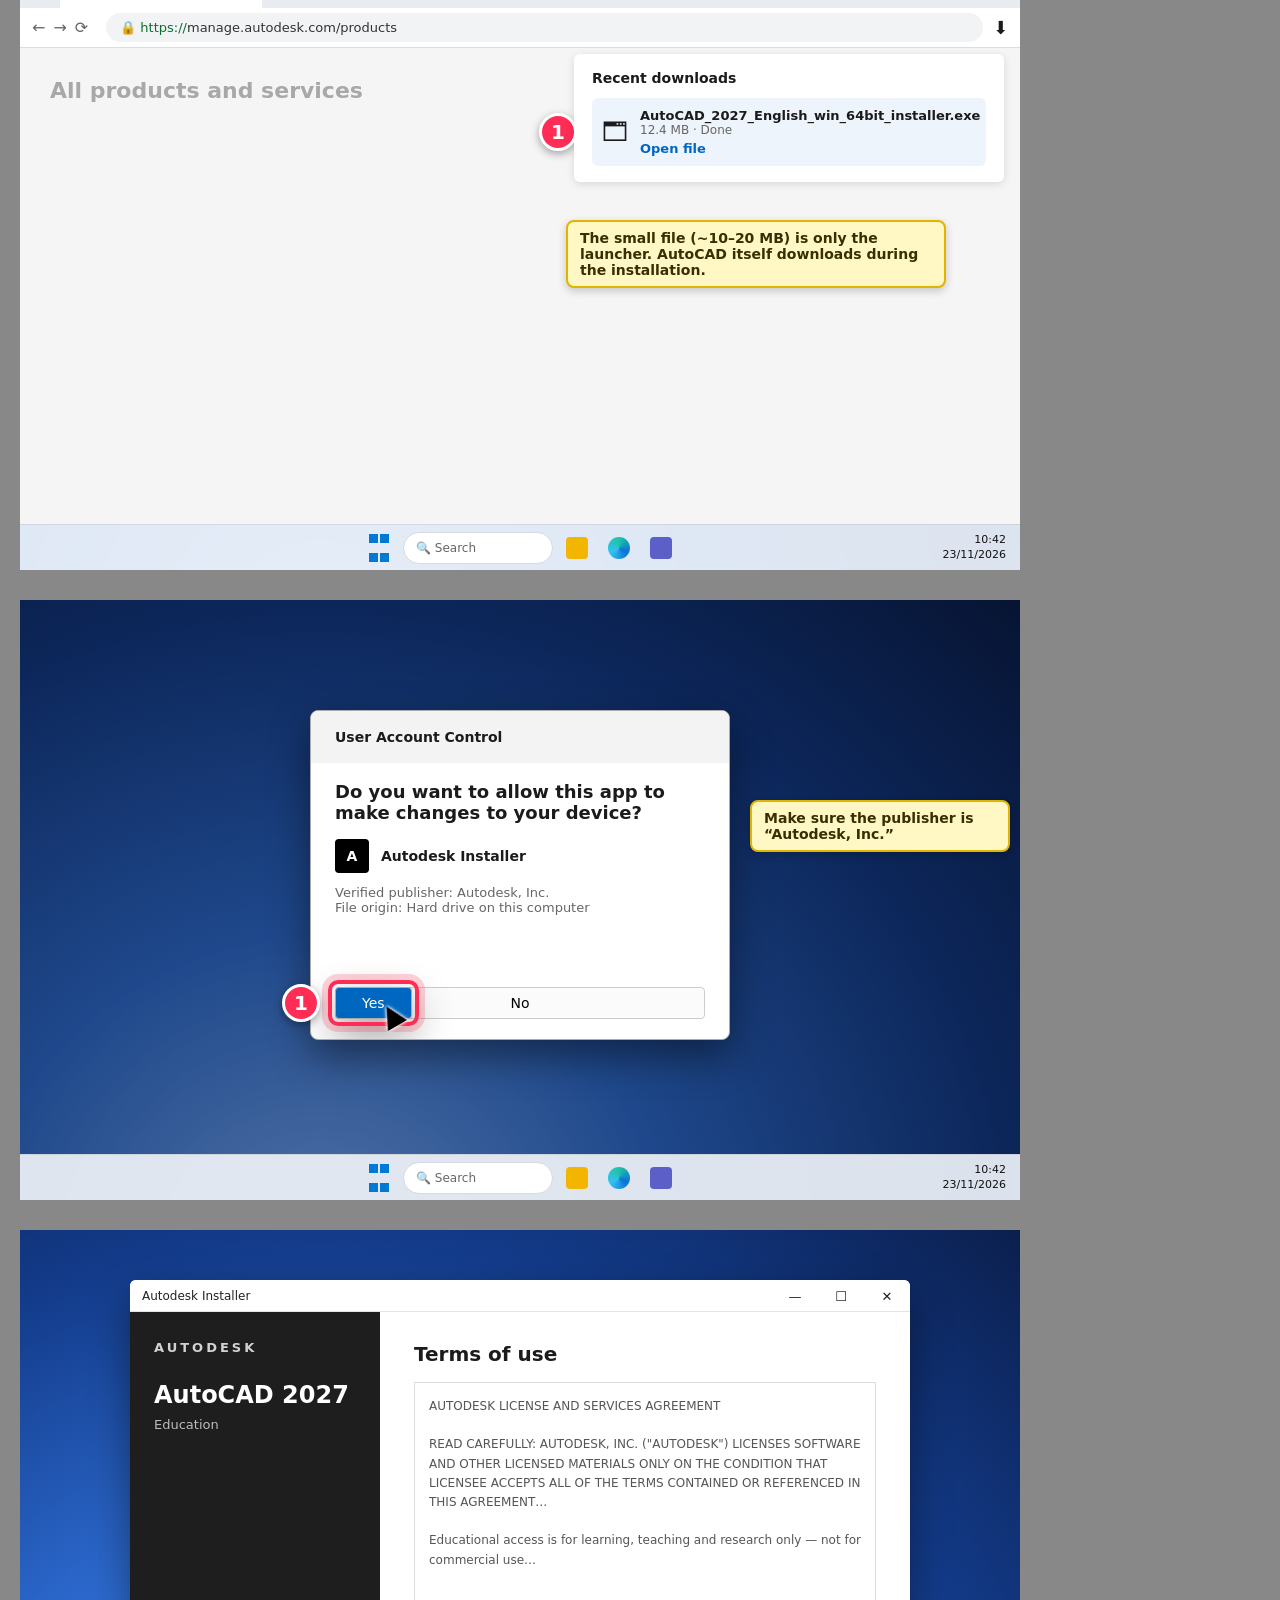
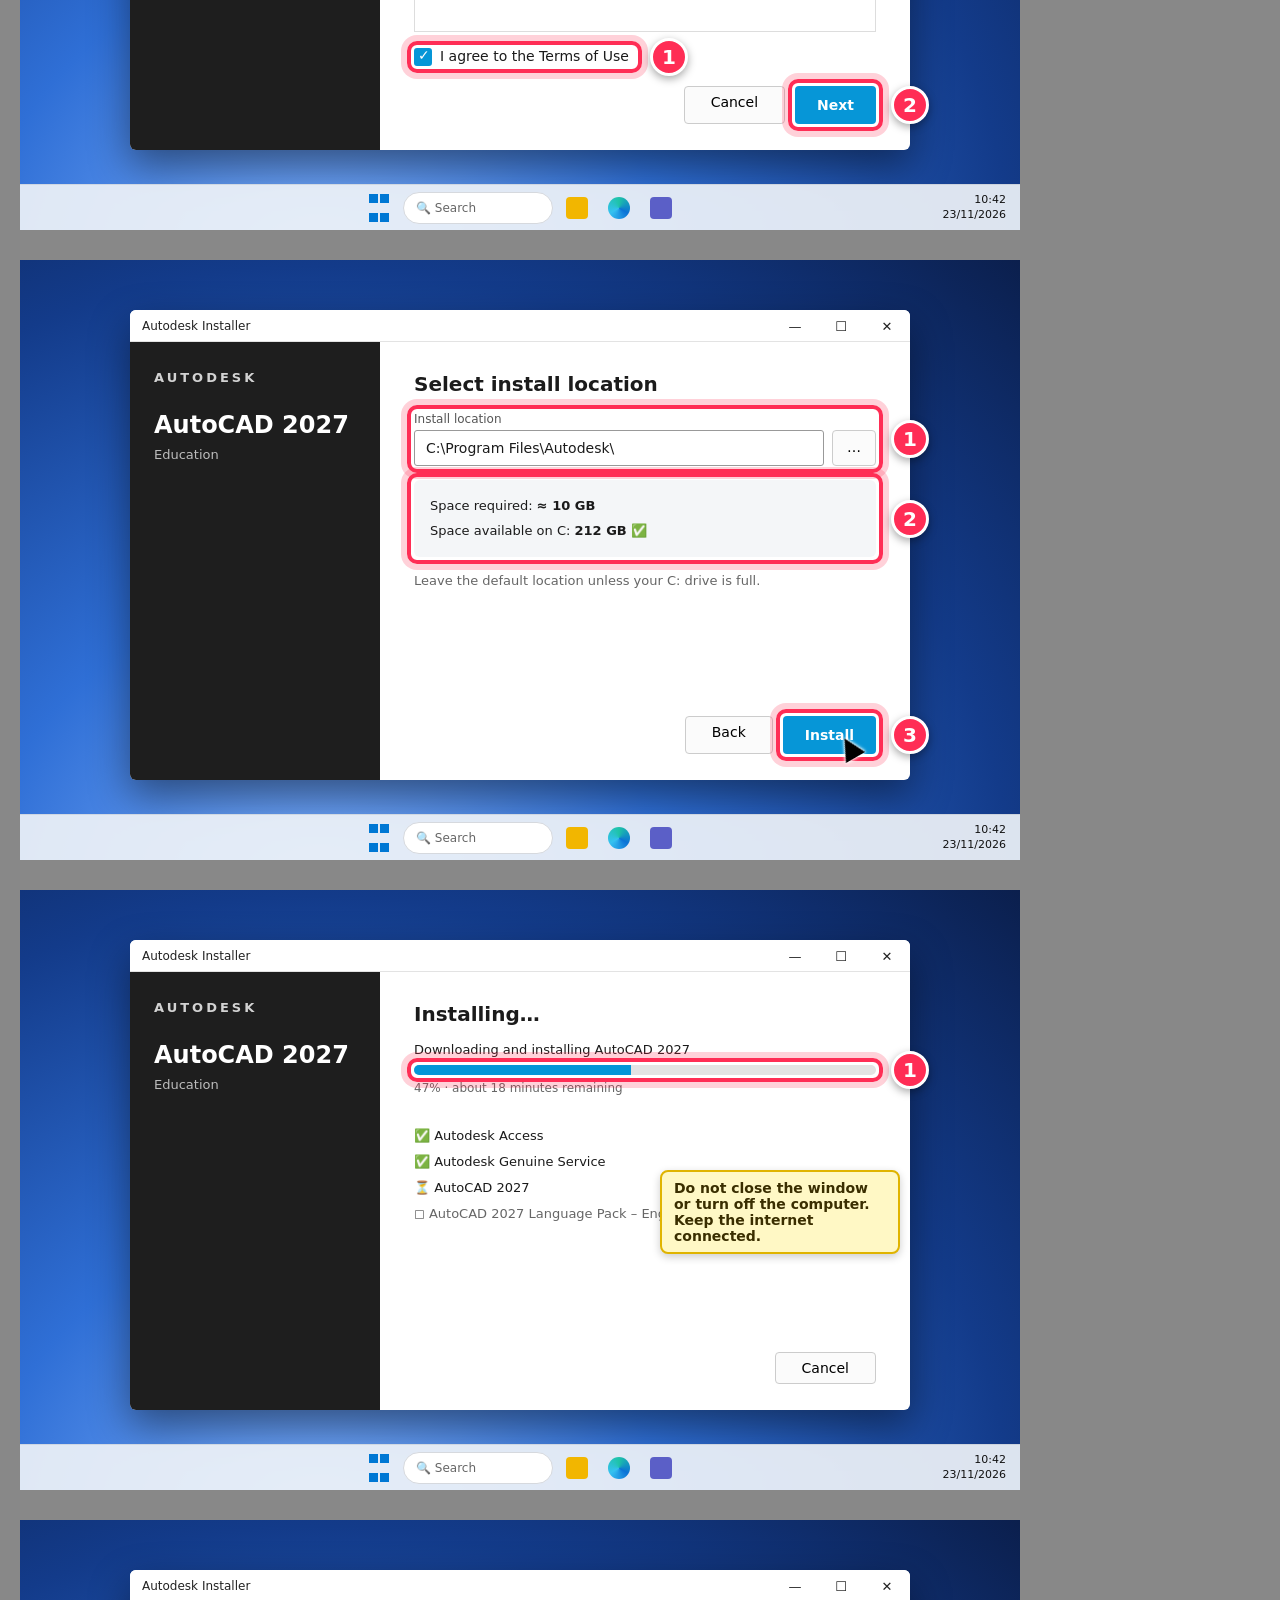
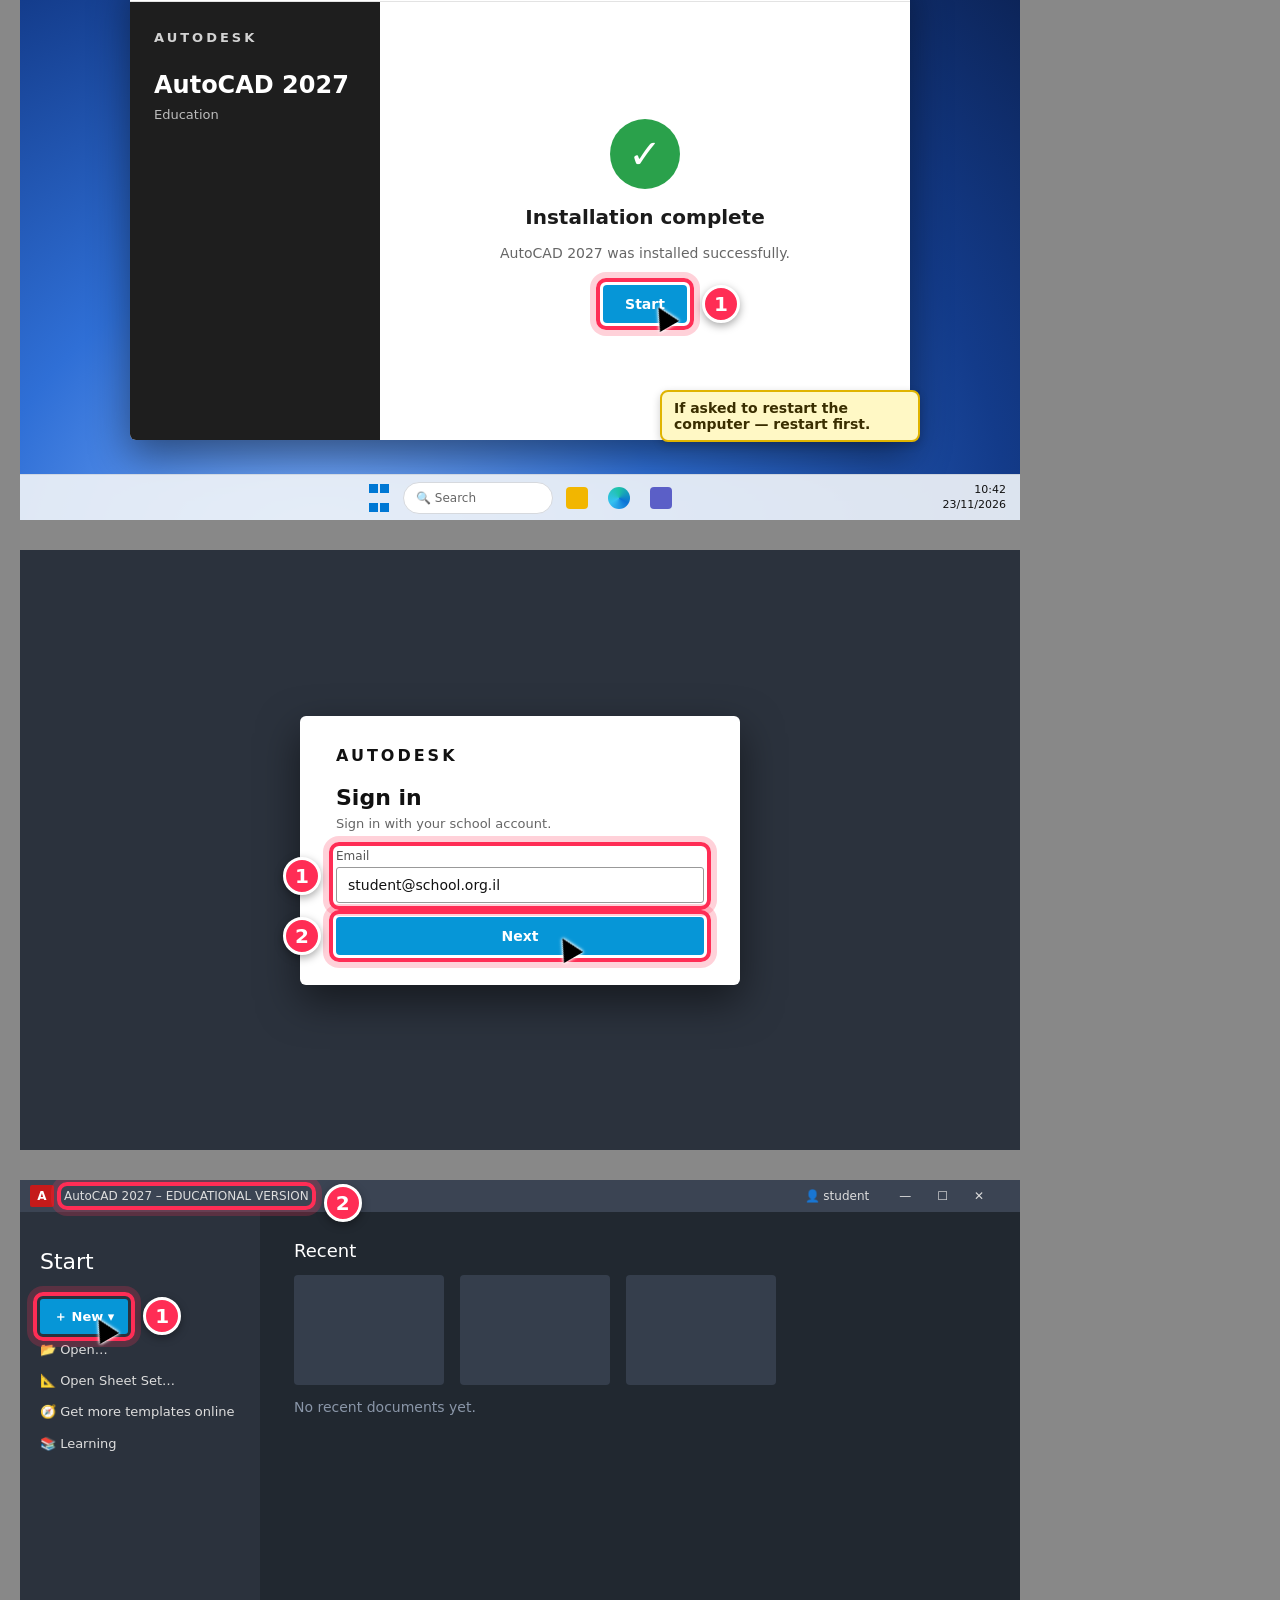
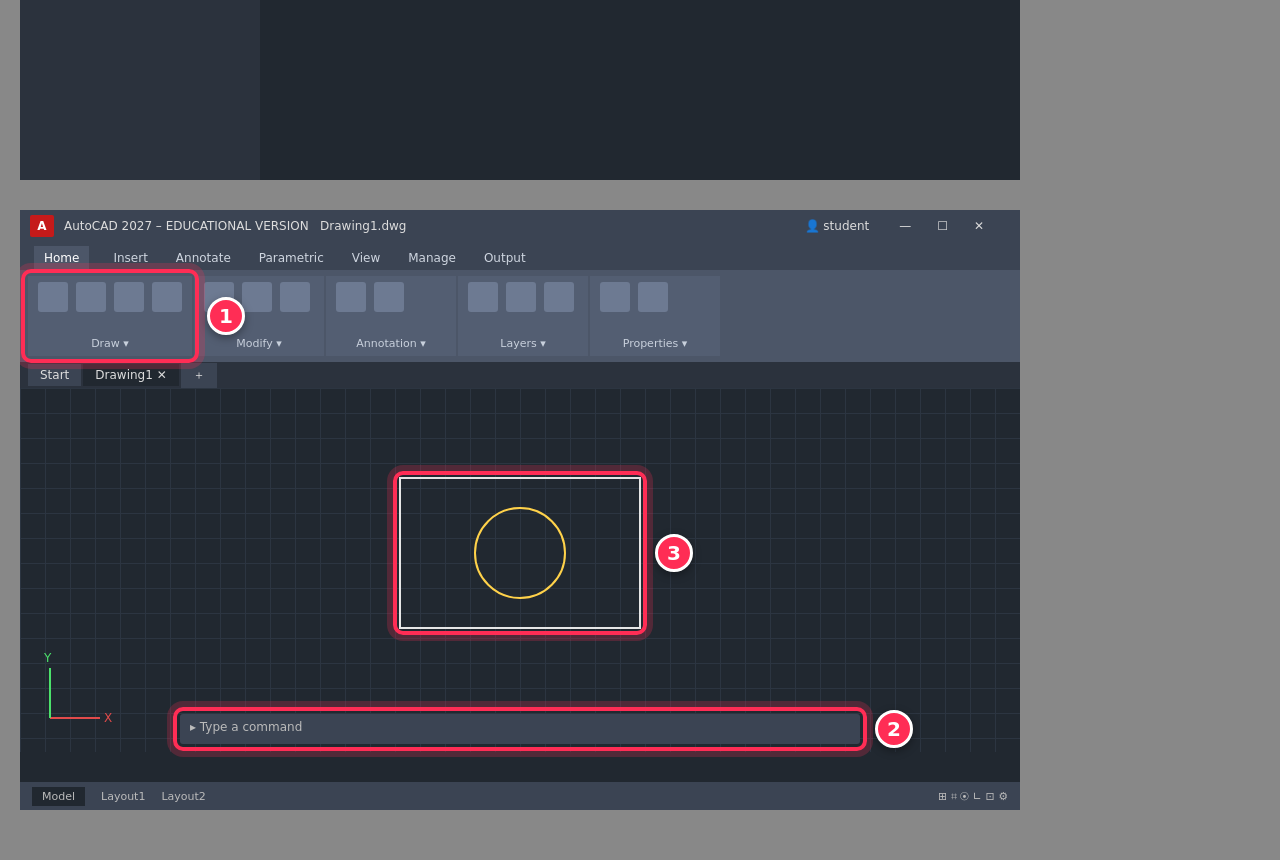
==== commit b0a0f513: "Clarify that any Windows 10/11 edition works (Home, Pro, Education...) Co-Authored-By: Claude Opus 5" ====
--- a/mockups/mockups.html
+++ b/mockups/mockups.html
@@ -165,7 +165,7 @@
         </div>
         <div style="background:#fbfbfb;border:1px solid #e5e5e5;border-radius:6px;padding:12px 18px">
           <div style="margin-bottom:6px"><b>⊞&nbsp; Windows specifications</b></div>
-          <table style="font-size:13px;border-collapse:separate;border-spacing:0 4px"><tr data-hl="3" data-pad="3"><td class="muted" style="width:150px;padding-left:24px">Edition</td><td style="padding-right:10px"><b>Windows 11 Home</b></td></tr><tr><td class="muted" style="padding-left:24px">Version</td><td>24H2</td></tr></table>
+          <table style="font-size:13px;border-collapse:separate;border-spacing:0 4px"><tr data-hl="3" data-pad="3"><td class="muted" style="width:150px;padding-left:24px">Edition</td><td style="padding-right:10px"><b>Windows 11 Pro</b></td></tr><tr><td class="muted" style="padding-left:24px">Version</td><td>24H2</td></tr></table>
         </div>
       </div>
     </div>
